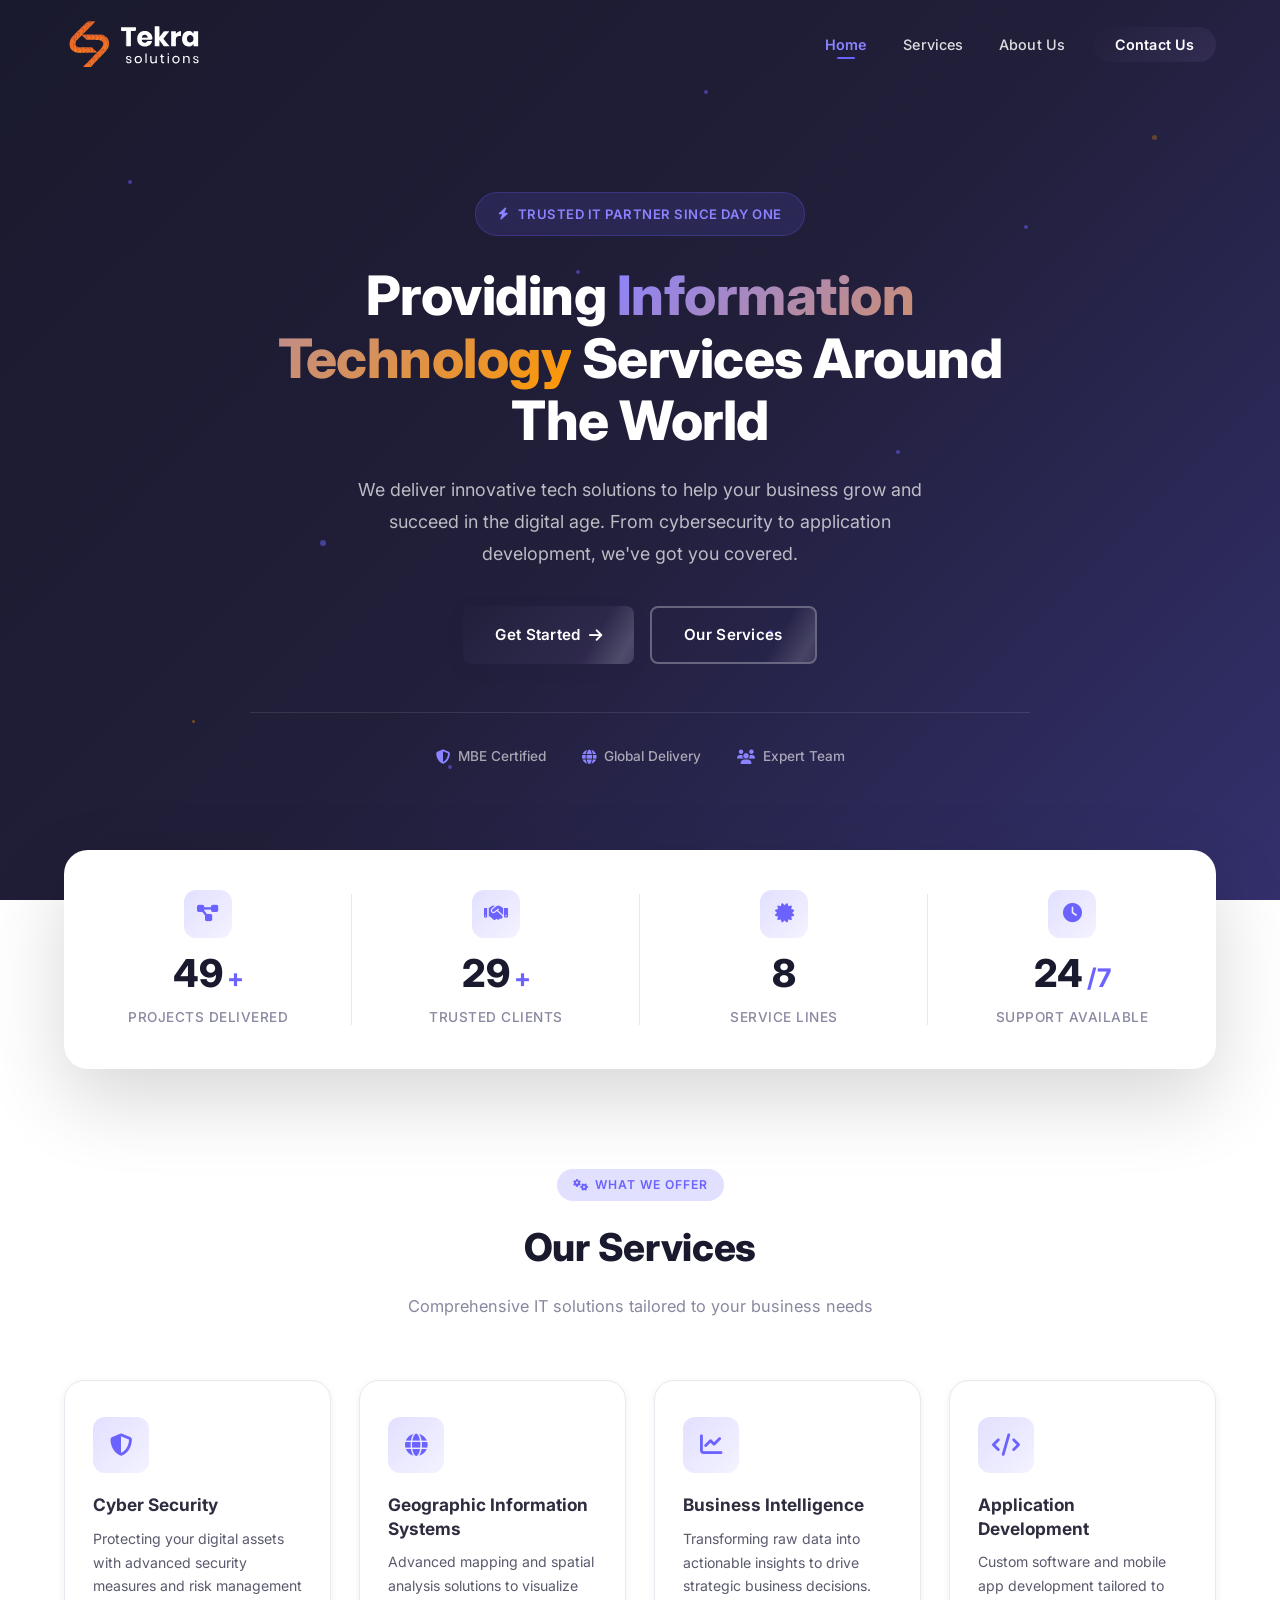
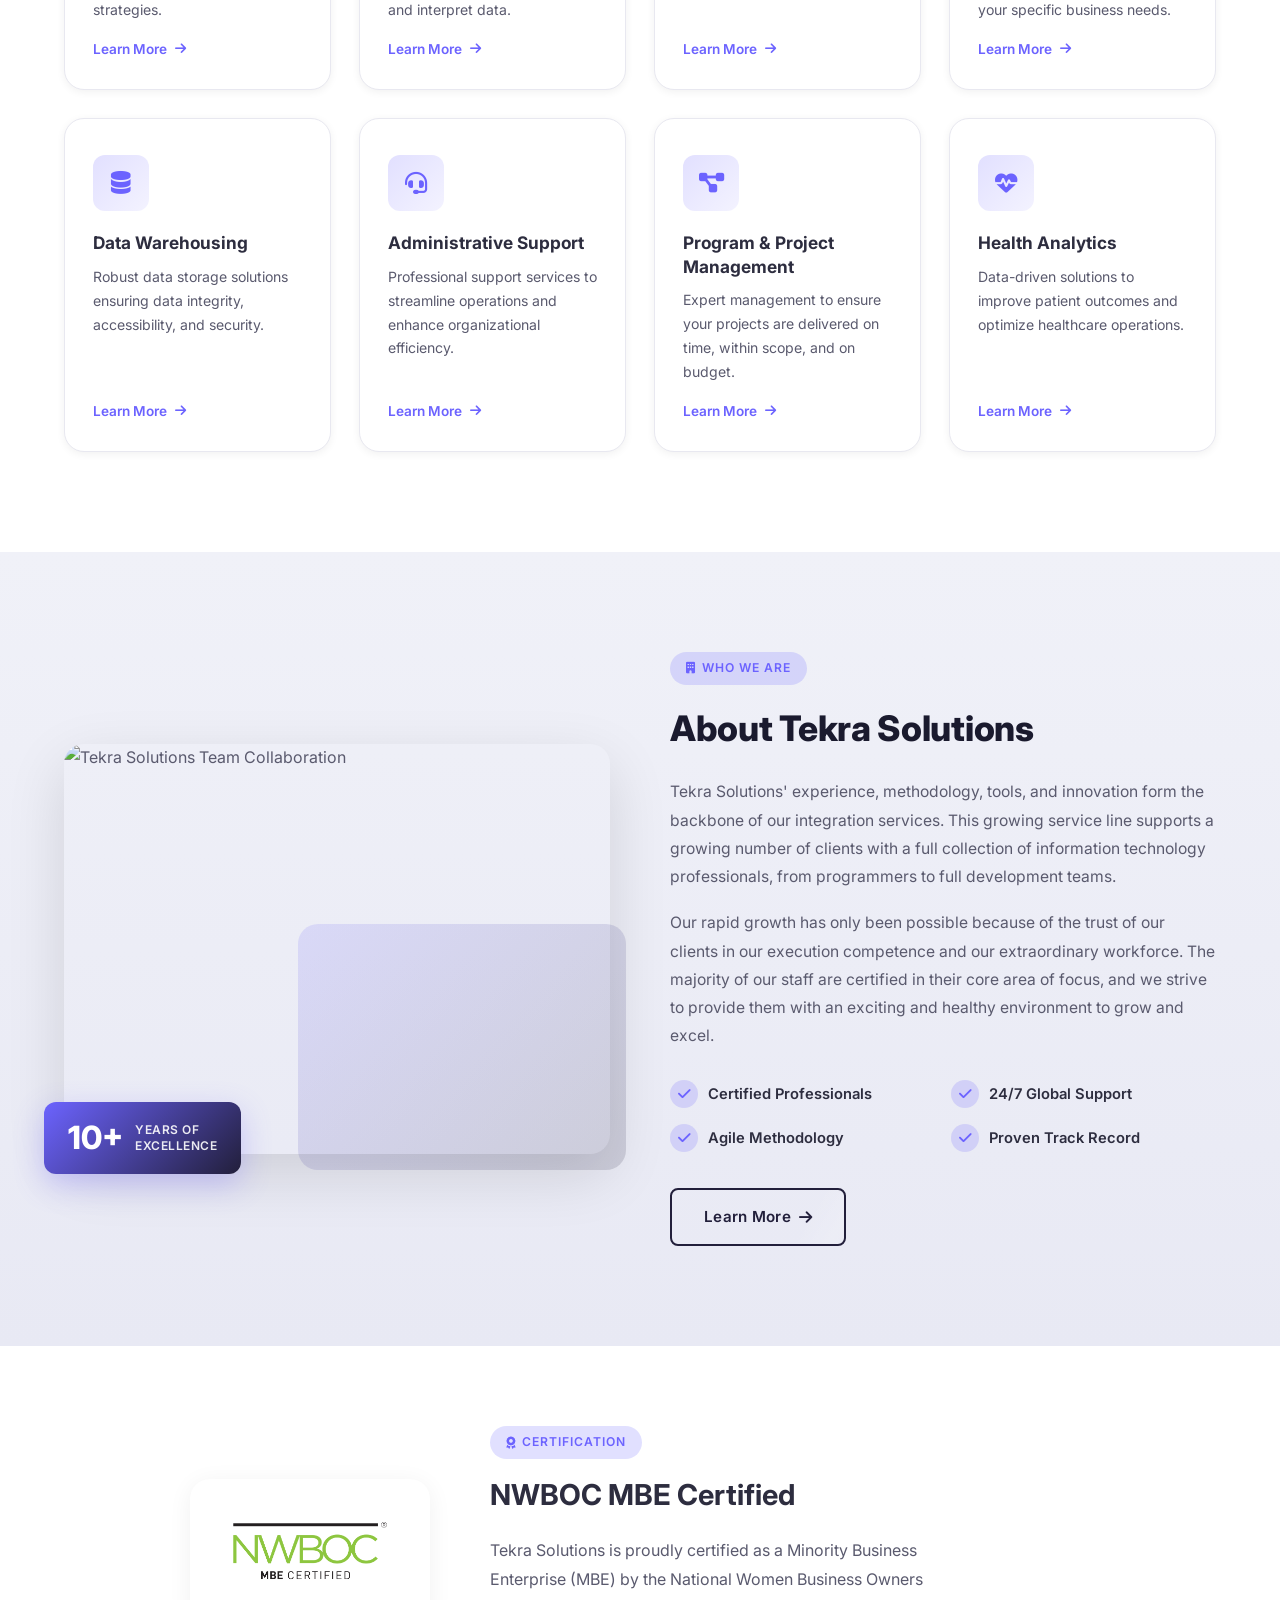
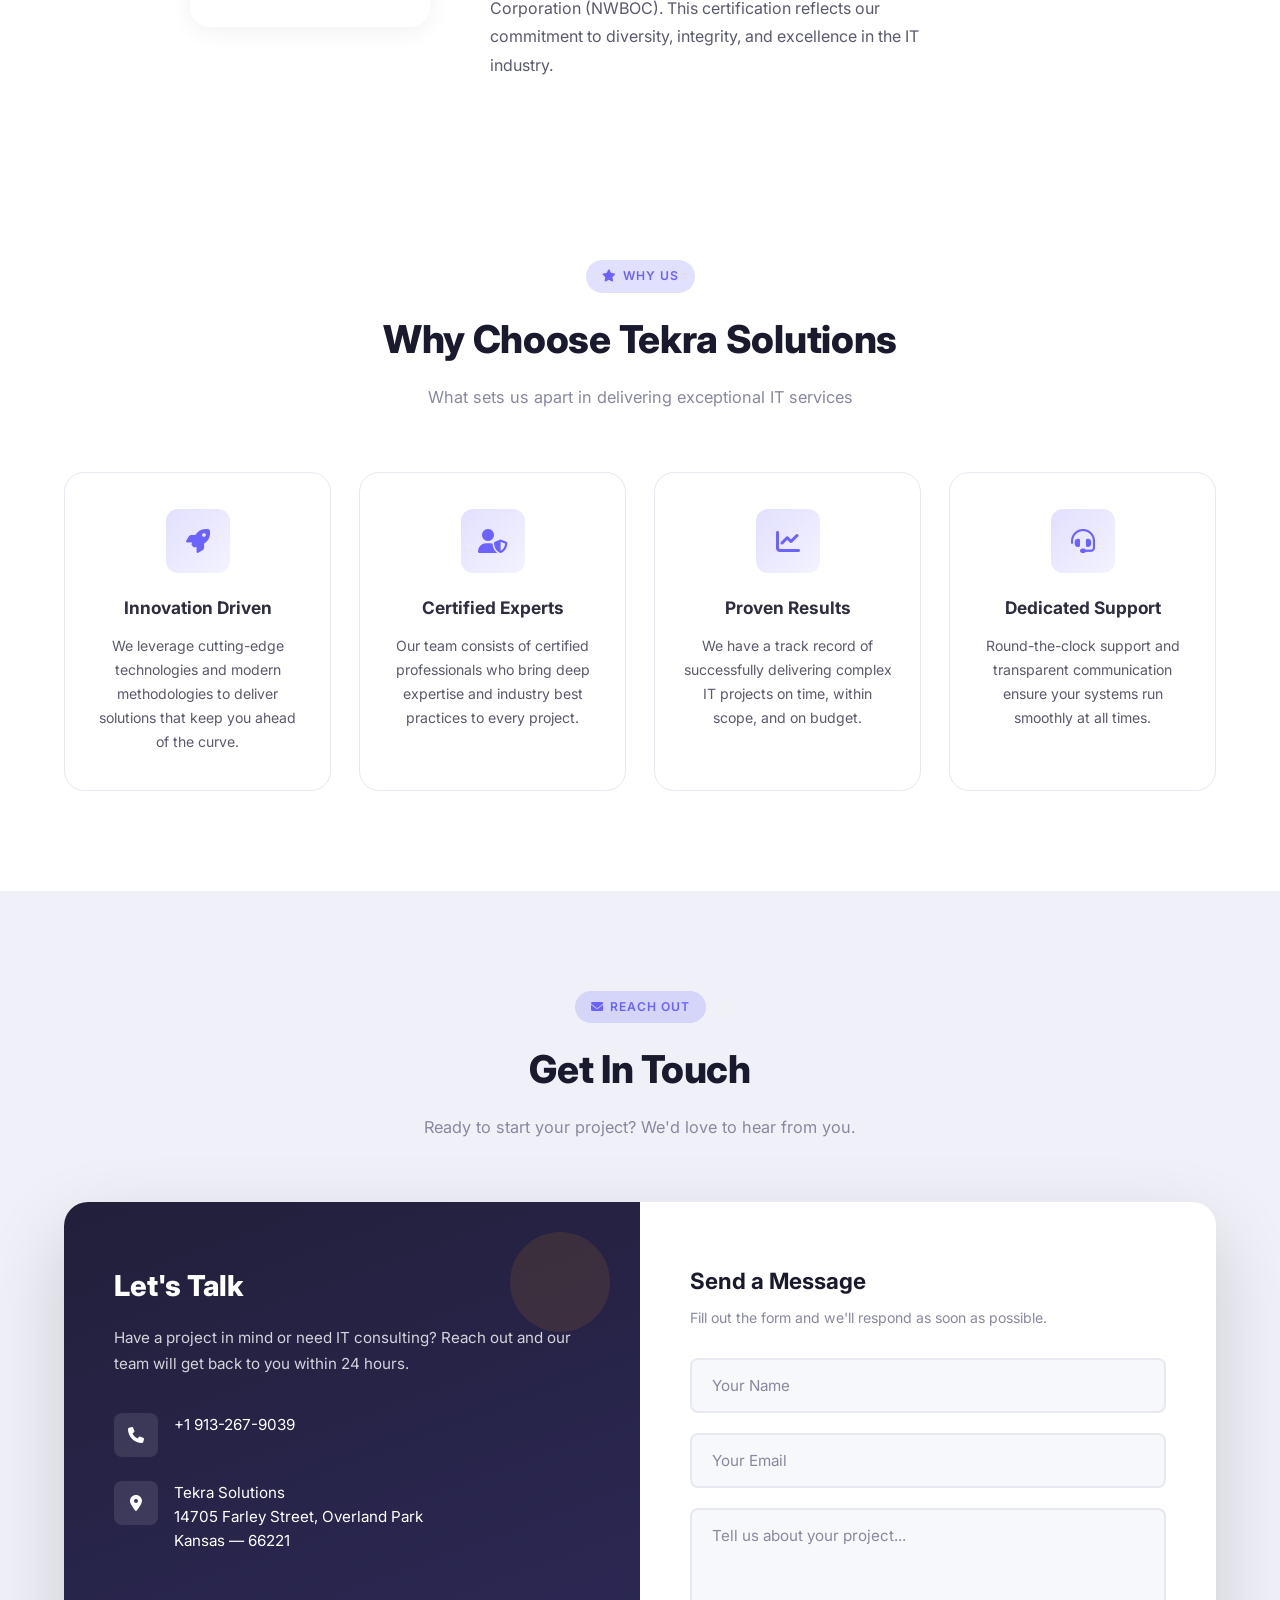
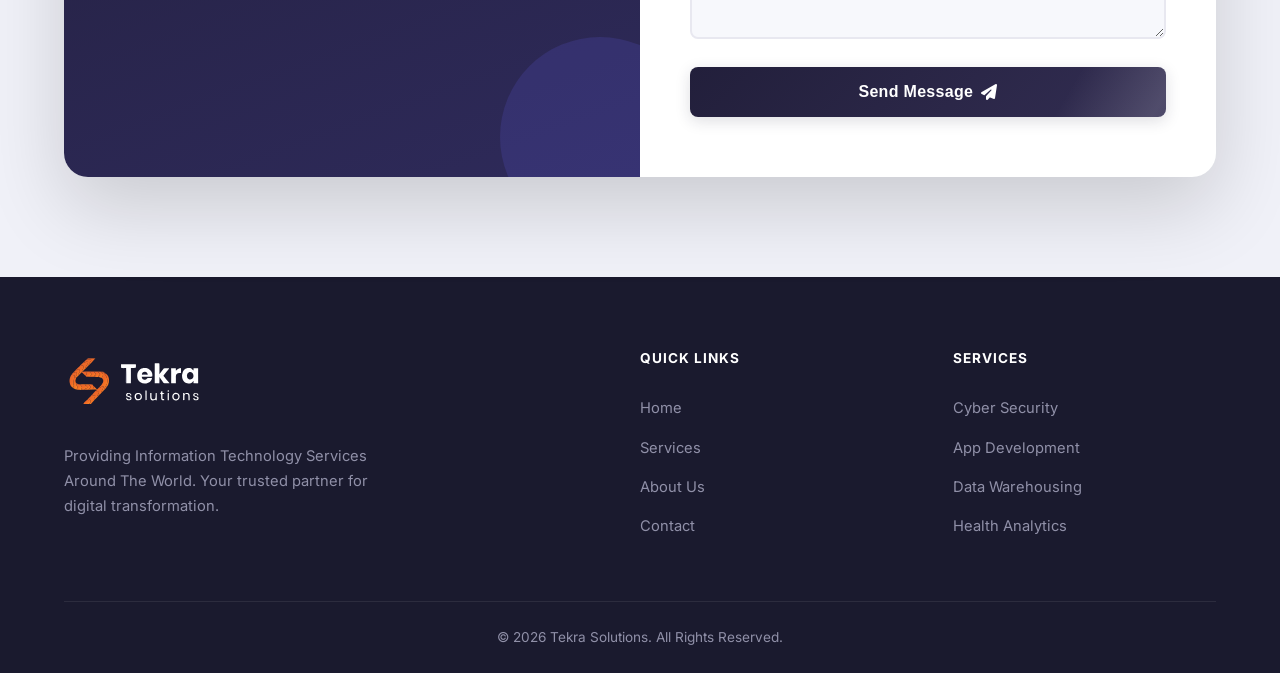
==== index.html @ ac38905d "New design" ====
<!DOCTYPE html>
<html lang="en">
<head>
    <meta charset="UTF-8">
    <meta name="viewport" content="width=device-width, initial-scale=1.0">
    <title>Tekra Solutions — IT Services Worldwide</title>
    <meta name="description" content="Tekra Solutions delivers innovative Information Technology services around the world — Cyber Security, GIS, Business Intelligence, Application Development, and more.">

    <!-- Favicon -->
    <link rel="icon" href="images/favicon.ico" sizes="32x32 64x64">
    <link rel="icon" type="image/png" sizes="192x192" href="images/favicon.png">
    <link rel="icon" type="image/png" sizes="32x32" href="images/favicon-32.png">
    <link rel="apple-touch-icon" sizes="180x180" href="images/apple-touch-icon.png">

    <!-- Open Graph Meta Tags -->
    <meta property="og:title" content="Tekra Solutions — IT Services Worldwide">
    <meta property="og:description" content="We deliver innovative tech solutions to help your business grow and succeed in the digital age.">
    <meta property="og:type" content="website">
    <meta property="og:image" content="images/favicon.png">

    <!-- Google Fonts -->
    <link rel="preconnect" href="https://fonts.googleapis.com">
    <link rel="preconnect" href="https://fonts.gstatic.com" crossorigin>
    <link href="https://fonts.googleapis.com/css2?family=Inter:wght@300;400;500;600;700;800&display=swap" rel="stylesheet">

    <!-- Font Awesome -->
    <link rel="stylesheet" href="https://cdnjs.cloudflare.com/ajax/libs/font-awesome/6.4.0/css/all.min.css">

    <!-- Custom CSS -->
    <link rel="stylesheet" href="styles.css">
</head>
<body>

    <!-- Navigation -->
    <nav class="navbar" id="navbar">
        <div class="container">
            <a href="index.html" class="logo">
                <img src="images/tekra-light.svg" alt="Tekra Solutions" class="logo-light">
                <img src="images/tekra-dark.svg" alt="Tekra Solutions" class="logo-dark">
            </a>
            <button class="menu-toggle" id="mobile-menu" aria-label="Toggle navigation">
                <span class="bar"></span>
                <span class="bar"></span>
                <span class="bar"></span>
            </button>
            <ul class="nav-menu">
                <li><a href="#home" class="nav-link">Home</a></li>
                <li><a href="#services" class="nav-link">Services</a></li>
                <li><a href="#about" class="nav-link">About Us</a></li>
                <li><a href="#contact" class="nav-link nav-cta">Contact Us</a></li>
            </ul>
        </div>
    </nav>

    <!-- Hero Section -->
    <section id="home" class="hero">
        <div class="hero-bg-overlay"></div>
        <div class="hero-particles">
            <span></span><span></span><span></span><span></span><span></span>
            <span></span><span></span><span></span><span></span><span></span>
        </div>
        <div class="container hero-content">
            <div class="hero-text">
                <div class="hero-badge">
                    <i class="fas fa-bolt"></i> Trusted IT Partner Since Day One
                </div>
                <h1>Providing <span>Information Technology</span> Services Around The World</h1>
                <p>We deliver innovative tech solutions to help your business grow and succeed in the digital age. From cybersecurity to application development, we've got you covered.</p>
                <div class="hero-buttons">
                    <a href="#contact" class="btn btn-primary">Get Started <i class="fas fa-arrow-right"></i></a>
                    <a href="#services" class="btn btn-secondary btn-secondary-hero">Our Services</a>
                </div>
                <div class="hero-trust">
                    <div class="hero-trust-item">
                        <i class="fas fa-shield-halved"></i>
                        <span>MBE Certified</span>
                    </div>
                    <div class="hero-trust-item">
                        <i class="fas fa-globe"></i>
                        <span>Global Delivery</span>
                    </div>
                    <div class="hero-trust-item">
                        <i class="fas fa-users"></i>
                        <span>Expert Team</span>
                    </div>
                </div>
            </div>
        </div>
    </section>

    <!-- Stats Section -->
    <section class="stats-section">
        <div class="container">
            <div class="stats-grid">
                <div class="stat-item reveal">
                    <div class="stat-icon"><i class="fas fa-project-diagram"></i></div>
                    <div class="stat-number" data-target="50">0</div>
                    <div class="stat-suffix">+</div>
                    <div class="stat-label">Projects Delivered</div>
                </div>
                <div class="stat-item reveal">
                    <div class="stat-icon"><i class="fas fa-handshake"></i></div>
                    <div class="stat-number" data-target="30">0</div>
                    <div class="stat-suffix">+</div>
                    <div class="stat-label">Trusted Clients</div>
                </div>
                <div class="stat-item reveal">
                    <div class="stat-icon"><i class="fas fa-certificate"></i></div>
                    <div class="stat-number" data-target="8">0</div>
                    <div class="stat-suffix"></div>
                    <div class="stat-label">Service Lines</div>
                </div>
                <div class="stat-item reveal">
                    <div class="stat-icon"><i class="fas fa-clock"></i></div>
                    <div class="stat-number" data-target="24">0</div>
                    <div class="stat-suffix">/7</div>
                    <div class="stat-label">Support Available</div>
                </div>
            </div>
        </div>
    </section>

    <!-- Services Section -->
    <section id="services" class="services">
        <div class="container">
            <div class="section-header reveal">
                <div class="section-tag"><i class="fas fa-cogs"></i> What We Offer</div>
                <h2>Our Services</h2>
                <p>Comprehensive IT solutions tailored to your business needs</p>
            </div>
            <div class="services-grid">
                <a href="services/cyber-security.html" class="service-card reveal">
                    <div class="card-icon"><i class="fas fa-shield-halved"></i></div>
                    <div class="card-content">
                        <h3>Cyber Security</h3>
                        <p>Protecting your digital assets with advanced security measures and risk management strategies.</p>
                    </div>
                    <div class="card-footer"><span>Learn More</span><i class="fas fa-arrow-right"></i></div>
                </a>
                <a href="services/geographic-information-systems.html" class="service-card reveal">
                    <div class="card-icon"><i class="fas fa-globe"></i></div>
                    <div class="card-content">
                        <h3>Geographic Information Systems</h3>
                        <p>Advanced mapping and spatial analysis solutions to visualize and interpret data.</p>
                    </div>
                    <div class="card-footer"><span>Learn More</span><i class="fas fa-arrow-right"></i></div>
                </a>
                <a href="services/business-intelligence-systems.html" class="service-card reveal">
                    <div class="card-icon"><i class="fas fa-chart-line"></i></div>
                    <div class="card-content">
                        <h3>Business Intelligence</h3>
                        <p>Transforming raw data into actionable insights to drive strategic business decisions.</p>
                    </div>
                    <div class="card-footer"><span>Learn More</span><i class="fas fa-arrow-right"></i></div>
                </a>
                <a href="services/application-development.html" class="service-card reveal">
                    <div class="card-icon"><i class="fas fa-code"></i></div>
                    <div class="card-content">
                        <h3>Application Development</h3>
                        <p>Custom software and mobile app development tailored to your specific business needs.</p>
                    </div>
                    <div class="card-footer"><span>Learn More</span><i class="fas fa-arrow-right"></i></div>
                </a>
                <a href="services/data-warehousing.html" class="service-card reveal">
                    <div class="card-icon"><i class="fas fa-database"></i></div>
                    <div class="card-content">
                        <h3>Data Warehousing</h3>
                        <p>Robust data storage solutions ensuring data integrity, accessibility, and security.</p>
                    </div>
                    <div class="card-footer"><span>Learn More</span><i class="fas fa-arrow-right"></i></div>
                </a>
                <a href="services/administrative-support.html" class="service-card reveal">
                    <div class="card-icon"><i class="fas fa-headset"></i></div>
                    <div class="card-content">
                        <h3>Administrative Support</h3>
                        <p>Professional support services to streamline operations and enhance organizational efficiency.</p>
                    </div>
                    <div class="card-footer"><span>Learn More</span><i class="fas fa-arrow-right"></i></div>
                </a>
                <a href="services/program-project-management.html" class="service-card reveal">
                    <div class="card-icon"><i class="fas fa-diagram-project"></i></div>
                    <div class="card-content">
                        <h3>Program &amp; Project Management</h3>
                        <p>Expert management to ensure your projects are delivered on time, within scope, and on budget.</p>
                    </div>
                    <div class="card-footer"><span>Learn More</span><i class="fas fa-arrow-right"></i></div>
                </a>
                <a href="services/health-analytics.html" class="service-card reveal">
                    <div class="card-icon"><i class="fas fa-heartbeat"></i></div>
                    <div class="card-content">
                        <h3>Health Analytics</h3>
                        <p>Data-driven solutions to improve patient outcomes and optimize healthcare operations.</p>
                    </div>
                    <div class="card-footer"><span>Learn More</span><i class="fas fa-arrow-right"></i></div>
                </a>
            </div>
        </div>
    </section>

    <!-- About Section -->
    <section id="about" class="about">
        <div class="container about-content">
            <div class="about-image reveal-left">
                <div class="about-image-wrapper">
                    <img src="https://images.unsplash.com/photo-1522071820081-009f0129c71c?auto=format&fit=crop&w=800&q=80" alt="Tekra Solutions Team Collaboration" class="about-img">
                    <div class="about-image-accent"></div>
                    <div class="about-experience-badge">
                        <span class="badge-number">10+</span>
                        <span class="badge-text">Years of<br>Excellence</span>
                    </div>
                </div>
            </div>
            <div class="about-text reveal-right">
                <div class="section-tag"><i class="fas fa-building"></i> Who We Are</div>
                <h2>About Tekra Solutions</h2>
                <p>Tekra Solutions' experience, methodology, tools, and innovation form the backbone of our integration services. This growing service line supports a growing number of clients with a full collection of information technology professionals, from programmers to full development teams.</p>
                <p>Our rapid growth has only been possible because of the trust of our clients in our execution competence and our extraordinary workforce. The majority of our staff are certified in their core area of focus, and we strive to provide them with an exciting and healthy environment to grow and excel.</p>
                <div class="about-features">
                    <div class="about-feature-item">
                        <i class="fas fa-check"></i> Certified Professionals
                    </div>
                    <div class="about-feature-item">
                        <i class="fas fa-check"></i> 24/7 Global Support
                    </div>
                    <div class="about-feature-item">
                        <i class="fas fa-check"></i> Agile Methodology
                    </div>
                    <div class="about-feature-item">
                        <i class="fas fa-check"></i> Proven Track Record
                    </div>
                </div>

                <a href="#contact" class="btn btn-secondary">Learn More <i class="fas fa-arrow-right"></i></a>
            </div>
        </div>
    </section>

    <!-- Certification Section -->
    <section class="certification-section">
        <div class="container">
            <div class="certification-content reveal">
                <div class="certification-image">
                    <img src="images/NWBOC%20MBE%20CERTIFIED.png" alt="NWBOC MBE Certified">
                </div>
                <div class="certification-text">
                    <div class="section-tag"><i class="fas fa-award"></i> Certification</div>
                    <h2>NWBOC MBE Certified</h2>
                    <p>Tekra Solutions is proudly certified as a Minority Business Enterprise (MBE) by the National Women Business Owners Corporation (NWBOC). This certification reflects our commitment to diversity, integrity, and excellence in the IT industry.</p>
                </div>
            </div>
        </div>
    </section>

    <!-- Why Choose Us Section -->
    <section class="why-choose-us">
        <div class="why-choose-bg"></div>
        <div class="container">
            <div class="section-header reveal">
                <div class="section-tag"><i class="fas fa-star"></i> Why Us</div>
                <h2>Why Choose Tekra Solutions</h2>
                <p>What sets us apart in delivering exceptional IT services</p>
            </div>
            <div class="why-grid">
                <div class="why-card reveal">
                    <div class="why-card-icon">
                        <i class="fas fa-rocket"></i>
                    </div>
                    <h3>Innovation Driven</h3>
                    <p>We leverage cutting-edge technologies and modern methodologies to deliver solutions that keep you ahead of the curve.</p>
                </div>
                <div class="why-card reveal">
                    <div class="why-card-icon">
                        <i class="fas fa-user-shield"></i>
                    </div>
                    <h3>Certified Experts</h3>
                    <p>Our team consists of certified professionals who bring deep expertise and industry best practices to every project.</p>
                </div>
                <div class="why-card reveal">
                    <div class="why-card-icon">
                        <i class="fas fa-chart-line"></i>
                    </div>
                    <h3>Proven Results</h3>
                    <p>We have a track record of successfully delivering complex IT projects on time, within scope, and on budget.</p>
                </div>
                <div class="why-card reveal">
                    <div class="why-card-icon">
                        <i class="fas fa-headset"></i>
                    </div>
                    <h3>Dedicated Support</h3>
                    <p>Round-the-clock support and transparent communication ensure your systems run smoothly at all times.</p>
                </div>
            </div>
        </div>
    </section>

    <!-- Contact Section -->
    <section id="contact" class="contact">
        <div class="container">
            <div class="section-header reveal">
                <div class="section-tag"><i class="fas fa-envelope"></i> Reach Out</div>
                <h2>Get In Touch</h2>
                <p>Ready to start your project? We'd love to hear from you.</p>
            </div>
            <div class="contact-wrapper reveal">
                <div class="contact-info">
                    <h2>Let's Talk</h2>
                    <p>Have a project in mind or need IT consulting? Reach out and our team will get back to you within 24 hours.</p>
                    <div class="info-item">
                        <i class="fas fa-phone"></i>
                        <span>+1 913-267-9039</span>
                    </div>

                    <div class="info-item">
                        <i class="fas fa-map-marker-alt"></i>
                        <span>Tekra Solutions<br>14705 Farley Street, Overland Park<br>Kansas — 66221</span>
                    </div>
                </div>
                <form class="contact-form" action="https://formspree.io/f/manrvkrj" method="POST">
                    <h3>Send a Message</h3>
                    <p>Fill out the form and we'll respond as soon as possible.</p>
                    <div class="form-group">
                        <label for="name" class="sr-only">Your Name</label>
                        <input type="text" id="name" name="name" placeholder="Your Name" required>
                    </div>
                    <div class="form-group">
                        <label for="email" class="sr-only">Your Email</label>
                        <input type="email" id="email" name="email" placeholder="Your Email" required>
                    </div>
                    <div class="form-group">
                        <label for="message" class="sr-only">Your Message</label>
                        <textarea id="message" name="message" placeholder="Tell us about your project..." rows="5" required></textarea>
                    </div>
                    <button type="submit" class="btn btn-primary">Send Message <i class="fas fa-paper-plane"></i></button>
                </form>
            </div>
        </div>
    </section>

    <!-- Footer -->
    <footer>
        <div class="container">
            <div class="footer-content">
                <div class="footer-logo">
                    <a href="#">
                        <img src="images/tekra-light.svg" alt="Tekra Solutions">
                    </a>
                    <p>Providing Information Technology Services Around The World. Your trusted partner for digital transformation.</p>
                </div>
                <div class="footer-links">
                    <h3>Quick Links</h3>
                    <ul>
                        <li><a href="#home">Home</a></li>
                        <li><a href="#services">Services</a></li>
                        <li><a href="#about">About Us</a></li>
                        <li><a href="#contact">Contact</a></li>
                    </ul>
                </div>
                <div class="footer-links">
                    <h3>Services</h3>
                    <ul>
                        <li><a href="services/cyber-security.html">Cyber Security</a></li>
                        <li><a href="services/application-development.html">App Development</a></li>
                        <li><a href="services/data-warehousing.html">Data Warehousing</a></li>
                        <li><a href="services/health-analytics.html">Health Analytics</a></li>
                    </ul>
                </div>
            </div>
            <div class="footer-bottom">
                <p>&copy; 2026 Tekra Solutions. All Rights Reserved.</p>
            </div>
        </div>
    </footer>

    <script src="script.js"></script>

    <!-- Scroll to Top Button -->
    <button class="scroll-top" id="scrollTop" aria-label="Scroll to top">
        <i class="fas fa-arrow-up"></i>
    </button>
</body>
</html>
---- styles.css ----
/* ============================================
   TEKRA SOLUTIONS — Premium UI Stylesheet
   ============================================ */

/* === CSS Variables === */
:root {
    --primary: #221F3B;
    --primary-light: #322D52;
    --primary-glow: rgba(34, 31, 59, 0.15);
    --accent: #6C63FF;
    --accent-light: #8B83FF;
    --accent-glow: rgba(108, 99, 255, 0.2);
    --orange: #FF9800;
    --dark: #1a1a2e;
    --dark-text: #2d2d3f;
    --body-text: #5a5a6e;
    --muted: #8888a0;
    --light-bg: #f0f1f8;
    --card-bg: #ffffff;
    --border: #e8e8f0;
    --white: #ffffff;
    --font: 'Inter', -apple-system, BlinkMacSystemFont, 'Segoe UI', sans-serif;
    --shadow-sm: 0 2px 8px rgba(0,0,0,0.06);
    --shadow-md: 0 8px 30px rgba(0,0,0,0.08);
    --shadow-lg: 0 20px 60px rgba(0,0,0,0.12);
    --shadow-xl: 0 30px 80px rgba(0,0,0,0.16);
    --radius-sm: 8px;
    --radius-md: 12px;
    --radius-lg: 20px;
    --radius-xl: 24px;
    --transition: all 0.35s cubic-bezier(0.4, 0, 0.2, 1);
    --transition-fast: all 0.2s ease;
    --transition-spring: all 0.5s cubic-bezier(0.34, 1.56, 0.64, 1);
}

/* === Reset & Base === */
*, *::before, *::after {
    margin: 0;
    padding: 0;
    box-sizing: border-box;
}

html {
    scroll-behavior: smooth;
    -webkit-font-smoothing: antialiased;
    -moz-osx-font-smoothing: grayscale;
}

body {
    font-family: var(--font);
    line-height: 1.7;
    color: var(--body-text);
    background-color: var(--white);
    overflow-x: hidden;
}

a { text-decoration: none; color: inherit; }
ul { list-style: none; }
img { max-width: 100%; height: auto; display: block; }

.container {
    max-width: 1200px;
    margin: 0 auto;
    padding: 0 24px;
}

/* === Scroll Reveal Animations === */
@keyframes fadeInUp {
    from { opacity: 0; transform: translateY(40px); }
    to { opacity: 1; transform: translateY(0); }
}

@keyframes fadeInLeft {
    from { opacity: 0; transform: translateX(-40px); }
    to { opacity: 1; transform: translateX(0); }
}

@keyframes fadeInRight {
    from { opacity: 0; transform: translateX(40px); }
    to { opacity: 1; transform: translateX(0); }
}

@keyframes scaleIn {
    from { opacity: 0; transform: scale(0.9); }
    to { opacity: 1; transform: scale(1); }
}

@keyframes float {
    0%, 100% { transform: translateY(0px); }
    50% { transform: translateY(-12px); }
}

@keyframes shimmer {
    0% { background-position: -200% 0; }
    100% { background-position: 200% 0; }
}

.reveal {
    opacity: 0;
    transform: translateY(40px);
    transition: opacity 0.8s cubic-bezier(0.4, 0, 0.2, 1), transform 0.8s cubic-bezier(0.4, 0, 0.2, 1);
}

.reveal.visible {
    opacity: 1;
    transform: translateY(0);
}

.reveal-left {
    opacity: 0;
    transform: translateX(-40px);
    transition: opacity 0.8s ease, transform 0.8s ease;
}

.reveal-left.visible {
    opacity: 1;
    transform: translateX(0);
}

.reveal-right {
    opacity: 0;
    transform: translateX(40px);
    transition: opacity 0.8s ease, transform 0.8s ease;
}

.reveal-right.visible {
    opacity: 1;
    transform: translateX(0);
}

/* === Buttons === */
.btn {
    display: inline-flex;
    align-items: center;
    gap: 8px;
    padding: 14px 32px;
    border-radius: var(--radius-sm);
    font-weight: 600;
    font-size: 0.95rem;
    cursor: pointer;
    transition: var(--transition);
    border: none;
    position: relative;
    overflow: hidden;
    letter-spacing: 0.3px;
}

.btn::after {
    content: '';
    position: absolute;
    inset: 0;
    background: linear-gradient(120deg, transparent 40%, rgba(255,255,255,0.15) 50%, transparent 60%);
    background-size: 200% 100%;
    transition: var(--transition);
}

.btn:hover::after {
    animation: shimmer 0.8s ease;
}

.btn-primary {
    background: linear-gradient(135deg, var(--primary) 0%, var(--primary-light) 100%);
    color: var(--white);
    box-shadow: 0 4px 15px var(--primary-glow);
}

.btn-primary:hover {
    transform: translateY(-3px);
    box-shadow: 0 8px 25px rgba(34, 31, 59, 0.3);
}

.btn-primary:active {
    transform: translateY(-1px);
}

.btn-secondary {
    background: transparent;
    border: 2px solid var(--primary);
    color: var(--primary);
}

.btn-secondary:hover {
    background: var(--primary);
    color: var(--white);
    transform: translateY(-3px);
    box-shadow: 0 8px 25px var(--primary-glow);
}

/* === Navbar === */
.navbar {
    background: transparent;
    backdrop-filter: none;
    -webkit-backdrop-filter: none;
    box-shadow: none;
    position: fixed;
    width: 100%;
    top: 0;
    z-index: 1000;
    height: 90px;
    display: flex;
    align-items: center;
    transition: var(--transition);
    border-bottom: 1px solid transparent;
}

.navbar.scrolled {
    height: 78px;
    background: rgba(255, 255, 255, 0.97);
    backdrop-filter: blur(20px);
    -webkit-backdrop-filter: blur(20px);
    box-shadow: 0 1px 20px rgba(0,0,0,0.06);
    border-bottom: 1px solid var(--border);
}

.navbar .container {
    display: flex;
    justify-content: space-between;
    align-items: center;
    width: 100%;
}

.logo {
    display: flex;
    align-items: center;
}

.logo img {
    height: 70px;
    width: auto;
    transition: var(--transition-fast);
    image-rendering: -webkit-optimize-contrast;
    image-rendering: crisp-edges;
    display: block;
    object-fit: contain;
}

.logo .logo-light {
    display: block;
}

.logo .logo-dark {
    display: none;
}

.navbar.scrolled .logo .logo-light {
    display: none;
}

.navbar.scrolled .logo .logo-dark {
    display: block;
}

.navbar.scrolled .logo img {
    height: 58px;
    width: auto;
}

.nav-menu {
    display: flex;
    align-items: center;
    gap: 4px;
}

.nav-link {
    font-weight: 500;
    font-size: 0.9rem;
    color: rgba(255, 255, 255, 0.85);
    transition: var(--transition);
    padding: 8px 16px;
    border-radius: var(--radius-sm);
    position: relative;
    letter-spacing: 0.1px;
}

.navbar.scrolled .nav-link {
    color: var(--dark-text);
}

.nav-link::before {
    content: '';
    position: absolute;
    bottom: 2px;
    left: 50%;
    transform: translateX(-50%) scaleX(0);
    width: 18px;
    height: 2px;
    background: var(--accent);
    border-radius: 2px;
    transition: var(--transition);
}

.nav-link:hover::before {
    transform: translateX(-50%) scaleX(1);
}

.nav-link:hover {
    color: var(--white);
}

.navbar.scrolled .nav-link:hover {
    color: var(--primary);
}

.nav-link.active {
    color: var(--accent-light);
    font-weight: 600;
    background: transparent;
}

.navbar.scrolled .nav-link.active {
    color: var(--accent);
}

.nav-link.active::before {
    transform: translateX(-50%) scaleX(1);
}

/* Nav CTA Button */
.nav-cta {
    background: linear-gradient(135deg, var(--primary) 0%, var(--primary-light) 100%);
    color: var(--white) !important;
    padding: 9px 22px;
    border-radius: 50px;
    font-weight: 600;
    margin-left: 8px;
    transition: var(--transition);
}

.nav-cta::before {
    display: none;
}

.nav-cta:hover {
    transform: translateY(-2px);
    box-shadow: 0 6px 20px var(--primary-glow);
    color: var(--white) !important;
}

.nav-cta.active {
    background: linear-gradient(135deg, var(--accent) 0%, var(--primary) 100%);
    color: var(--white) !important;
}

.menu-toggle {
    display: none;
    cursor: pointer;
    background: none;
    border: none;
    padding: 5px;
    z-index: 1001;
}

.bar {
    display: block;
    width: 24px;
    height: 2.5px;
    margin: 5px auto;
    background-color: rgba(255, 255, 255, 0.9);
    border-radius: 2px;
    transition: var(--transition);
}

.navbar.scrolled .bar {
    background-color: var(--dark-text);
}

/* === Hero Section === */
.hero {
    padding: 0;
    background: var(--dark);
    min-height: 100vh;
    display: flex;
    align-items: center;
    position: relative;
    overflow: hidden;
}

.hero-bg-overlay {
    position: absolute;
    inset: 0;
    background-image: url('https://images.unsplash.com/photo-1451187580459-43490279c0fa?auto=format&fit=crop&w=1920&q=80');
    background-size: cover;
    background-position: center;
    background-repeat: no-repeat;
    z-index: 0;
}

.hero-bg-overlay::after {
    content: '';
    position: absolute;
    inset: 0;
    background: linear-gradient(135deg, rgba(26, 26, 46, 0.92) 0%, rgba(34, 31, 59, 0.85) 50%, rgba(108, 99, 255, 0.3) 100%);
    z-index: 1;
}

/* Floating particles */
.hero-particles {
    position: absolute;
    inset: 0;
    z-index: 1;
    overflow: hidden;
    pointer-events: none;
}

.hero-particles span {
    position: absolute;
    width: 4px;
    height: 4px;
    background: rgba(108, 99, 255, 0.5);
    border-radius: 50%;
    animation: floatParticle 8s infinite ease-in-out;
}

.hero-particles span:nth-child(1) { left: 10%; top: 20%; animation-delay: 0s; animation-duration: 7s; }
.hero-particles span:nth-child(2) { left: 25%; top: 60%; animation-delay: 1s; animation-duration: 9s; width: 6px; height: 6px; }
.hero-particles span:nth-child(3) { left: 45%; top: 30%; animation-delay: 2s; animation-duration: 6s; }
.hero-particles span:nth-child(4) { left: 60%; top: 70%; animation-delay: 0.5s; animation-duration: 8s; width: 5px; height: 5px; }
.hero-particles span:nth-child(5) { left: 80%; top: 25%; animation-delay: 3s; animation-duration: 10s; }
.hero-particles span:nth-child(6) { left: 15%; top: 80%; animation-delay: 1.5s; animation-duration: 7.5s; width: 3px; height: 3px; background: rgba(255, 152, 0, 0.4); }
.hero-particles span:nth-child(7) { left: 70%; top: 50%; animation-delay: 2.5s; animation-duration: 8.5s; }
.hero-particles span:nth-child(8) { left: 90%; top: 15%; animation-delay: 0.8s; animation-duration: 6.5s; width: 5px; height: 5px; background: rgba(255, 152, 0, 0.3); }
.hero-particles span:nth-child(9) { left: 35%; top: 85%; animation-delay: 3.5s; animation-duration: 9.5s; }
.hero-particles span:nth-child(10) { left: 55%; top: 10%; animation-delay: 1.2s; animation-duration: 7.2s; width: 4px; height: 4px; }

@keyframes floatParticle {
    0%, 100% { transform: translateY(0) translateX(0); opacity: 0.4; }
    25% { transform: translateY(-30px) translateX(15px); opacity: 0.8; }
    50% { transform: translateY(-10px) translateX(-10px); opacity: 0.5; }
    75% { transform: translateY(-40px) translateX(20px); opacity: 0.9; }
}

.hero-content {
    display: flex;
    align-items: center;
    justify-content: center;
    position: relative;
    z-index: 2;
    padding: 160px 0 100px;
}

.hero-text {
    animation: fadeInUp 1s ease;
    text-align: center;
    max-width: 780px;
    margin: 0 auto;
}

.hero-badge {
    display: inline-flex;
    align-items: center;
    gap: 8px;
    background: rgba(108, 99, 255, 0.15);
    border: 1px solid rgba(108, 99, 255, 0.25);
    color: var(--accent-light);
    padding: 10px 22px;
    border-radius: 50px;
    font-size: 0.82rem;
    font-weight: 600;
    margin-bottom: 28px;
    letter-spacing: 0.5px;
    text-transform: uppercase;
    backdrop-filter: blur(10px);
}

.hero-badge i {
    font-size: 0.75rem;
}

.hero-text h1 {
    font-size: 3.4rem;
    font-weight: 800;
    color: var(--white);
    margin-bottom: 22px;
    line-height: 1.15;
    letter-spacing: -0.5px;
}

.hero-text h1 span {
    color: var(--accent-light);
    background: linear-gradient(135deg, var(--accent-light), #FF9800);
    -webkit-background-clip: text;
    -webkit-text-fill-color: transparent;
    background-clip: text;
}

.hero-text p {
    font-size: 1.12rem;
    margin-bottom: 36px;
    color: rgba(255, 255, 255, 0.7);
    line-height: 1.8;
    max-width: 600px;
    margin-left: auto;
    margin-right: auto;
}

.hero-buttons {
    display: flex;
    gap: 16px;
    flex-wrap: wrap;
    justify-content: center;
    margin-bottom: 48px;
}

.btn-secondary-hero {
    border-color: rgba(255, 255, 255, 0.3);
    color: var(--white);
}

.btn-secondary-hero:hover {
    background: rgba(255, 255, 255, 0.1);
    border-color: var(--white);
    color: var(--white);
    box-shadow: 0 8px 25px rgba(255, 255, 255, 0.08);
}

/* Hero Trust Indicators */
.hero-trust {
    display: flex;
    justify-content: center;
    gap: 36px;
    padding-top: 32px;
    border-top: 1px solid rgba(255, 255, 255, 0.1);
}

.hero-trust-item {
    display: flex;
    align-items: center;
    gap: 8px;
    color: rgba(255, 255, 255, 0.6);
    font-size: 0.85rem;
    font-weight: 500;
}

.hero-trust-item i {
    color: var(--accent-light);
    font-size: 0.9rem;
}

/* === Stats Section === */
.stats-section {
    padding: 0;
    position: relative;
    z-index: 10;
    margin-top: -50px;
}

.stats-grid {
    display: grid;
    grid-template-columns: repeat(4, 1fr);
    gap: 0;
    background: var(--white);
    border-radius: var(--radius-xl);
    box-shadow: var(--shadow-xl);
    overflow: hidden;
}

.stat-item {
    padding: 40px 24px;
    text-align: center;
    position: relative;
    transition: var(--transition);
}

.stat-item:not(:last-child)::after {
    content: '';
    position: absolute;
    right: 0;
    top: 20%;
    height: 60%;
    width: 1px;
    background: var(--border);
}

.stat-item:hover {
    background: linear-gradient(135deg, rgba(108, 99, 255, 0.04), rgba(108, 99, 255, 0.02));
}

.stat-icon {
    width: 48px;
    height: 48px;
    margin: 0 auto 16px;
    background: linear-gradient(135deg, var(--accent-glow), rgba(108, 99, 255, 0.08));
    border-radius: var(--radius-md);
    display: flex;
    align-items: center;
    justify-content: center;
}

.stat-icon i {
    font-size: 1.2rem;
    color: var(--accent);
}

.stat-item .stat-number {
    display: inline;
    font-size: 2.4rem;
    font-weight: 800;
    color: var(--dark);
    line-height: 1;
}

.stat-suffix {
    display: inline;
    font-size: 1.6rem;
    font-weight: 700;
    color: var(--accent);
}

.stat-label {
    font-size: 0.85rem;
    color: var(--muted);
    font-weight: 500;
    margin-top: 6px;
    text-transform: uppercase;
    letter-spacing: 0.5px;
}

.hero-image {
    display: none;
}

.hero-img {
    display: none;
}

@media (prefers-reduced-motion: reduce) {
    .hero-img {
        animation: none;
    }
    .hero-particles span {
        animation: none;
    }
    .reveal, .reveal-left, .reveal-right {
        opacity: 1;
        transform: none;
        transition: none;
    }
}



/* === Section Headers === */
.section-header {
    text-align: center;
    margin-bottom: 60px;
}

.section-tag {
    display: inline-flex;
    align-items: center;
    gap: 6px;
    background: var(--accent-glow);
    color: var(--accent);
    padding: 6px 16px;
    border-radius: 50px;
    font-size: 0.76rem;
    font-weight: 600;
    margin-bottom: 14px;
    letter-spacing: 1px;
    text-transform: uppercase;
}

.section-header h2 {
    font-size: 2.4rem;
    color: var(--dark);
    margin-bottom: 12px;
    font-weight: 800;
    letter-spacing: -0.3px;
}

.section-header p {
    font-size: 1.02rem;
    color: var(--muted);
    max-width: 520px;
    margin: 0 auto;
}

/* === Services Section === */
.services {
    padding: 100px 0;
    background: var(--white);
    position: relative;
}

.services-grid {
    display: grid;
    grid-template-columns: repeat(4, 1fr);
    gap: 28px;
    position: relative;
    z-index: 1;
}

.service-card {
    background: var(--card-bg);
    border-radius: var(--radius-lg);
    box-shadow: var(--shadow-sm);
    transition: var(--transition);
    text-decoration: none;
    color: inherit;
    position: relative;
    overflow: hidden;
    border: 1px solid var(--border);
    display: flex;
    flex-direction: column;
}

.service-card .card-icon {
    padding: 36px 28px 0;
    display: flex;
    align-items: center;
    justify-content: flex-start;
}

.service-card .card-icon i {
    width: 56px;
    height: 56px;
    display: flex;
    align-items: center;
    justify-content: center;
    border-radius: var(--radius-md);
    font-size: 1.4rem;
    background: linear-gradient(135deg, var(--accent-glow), rgba(108, 99, 255, 0.08));
    color: var(--accent);
    transition: var(--transition);
}

.service-card:hover .card-icon i {
    background: linear-gradient(135deg, var(--accent), var(--primary));
    color: var(--white);
    transform: scale(1.08);
    box-shadow: 0 8px 24px var(--accent-glow);
}

.service-card .card-content {
    padding: 20px 28px 0;
    flex-grow: 1;
}

.service-card .card-content h3 {
    margin-bottom: 10px;
    color: var(--dark-text);
    font-size: 1.08rem;
    font-weight: 700;
    transition: var(--transition-fast);
    line-height: 1.35;
}

.service-card:hover .card-content h3 {
    color: var(--primary);
}

.service-card .card-content p {
    font-size: 0.88rem;
    color: var(--body-text);
    line-height: 1.7;
}

.service-card .card-footer {
    padding: 16px 28px 28px;
    display: flex;
    align-items: center;
    gap: 8px;
    font-size: 0.85rem;
    font-weight: 600;
    color: var(--accent);
    transition: var(--transition);
    margin-top: auto;
}

.service-card .card-footer i {
    transition: var(--transition);
    font-size: 0.8rem;
}

.service-card:hover .card-footer {
    color: var(--primary);
}

.service-card:hover .card-footer i {
    transform: translateX(4px);
}

.service-card::before {
    content: '';
    position: absolute;
    top: 0;
    left: 0;
    right: 0;
    height: 4px;
    background: linear-gradient(90deg, var(--accent), var(--primary));
    transform: scaleX(0);
    transform-origin: left;
    transition: var(--transition);
}

.service-card:hover::before {
    transform: scaleX(1);
}

.service-card:hover {
    transform: translateY(-10px);
    box-shadow: 0 20px 50px rgba(108, 99, 255, 0.12), 0 8px 20px rgba(0,0,0,0.06);
    border-color: rgba(108, 99, 255, 0.15);
}

/* === About Section === */
.about {
    padding: 100px 0;
    background: linear-gradient(180deg, #f0f1f8 0%, #e8e9f4 100%);
    position: relative;
    overflow: hidden;
}

.about-content {
    display: grid;
    grid-template-columns: 1fr 1fr;
    gap: 60px;
    align-items: center;
    position: relative;
    z-index: 1;
}

.about-image {
    position: relative;
}

.about-image::before {
    display: none;
}

.about-image-wrapper {
    position: relative;
}

.about-img {
    border-radius: var(--radius-lg);
    position: relative;
    z-index: 1;
    object-fit: cover;
    aspect-ratio: 4 / 3;
    width: 100%;
    box-shadow: var(--shadow-lg);
}

.about-image-accent {
    position: absolute;
    bottom: -16px;
    right: -16px;
    width: 60%;
    height: 60%;
    background: linear-gradient(135deg, var(--accent), var(--primary));
    border-radius: var(--radius-lg);
    z-index: 0;
    opacity: 0.15;
}

.about-experience-badge {
    position: absolute;
    bottom: -20px;
    left: -20px;
    background: linear-gradient(135deg, var(--accent), var(--primary));
    color: var(--white);
    padding: 20px 24px;
    border-radius: var(--radius-md);
    z-index: 2;
    box-shadow: 0 10px 30px rgba(108, 99, 255, 0.3);
    display: flex;
    align-items: center;
    gap: 12px;
}

.about-experience-badge .badge-number {
    font-size: 2rem;
    font-weight: 800;
    line-height: 1;
}

.about-experience-badge .badge-text {
    font-size: 0.75rem;
    font-weight: 600;
    text-transform: uppercase;
    letter-spacing: 0.5px;
    line-height: 1.3;
    opacity: 0.9;
}

.about-text h2 {
    font-size: 2.2rem;
    color: var(--dark);
    margin-bottom: 20px;
    font-weight: 800;
    letter-spacing: -0.3px;
}

.about-text p {
    margin-bottom: 18px;
    font-size: 0.98rem;
    color: var(--body-text);
    line-height: 1.8;
}

.about-features {
    display: grid;
    grid-template-columns: 1fr 1fr;
    gap: 16px;
    margin: 30px 0 36px;
}

.about-feature-item {
    display: flex;
    align-items: center;
    gap: 10px;
    font-weight: 600;
    font-size: 0.92rem;
    color: var(--dark-text);
}

.about-feature-item i {
    color: var(--accent);
    font-size: 0.9rem;
    width: 28px;
    height: 28px;
    background: var(--accent-glow);
    border-radius: 50%;
    display: flex;
    align-items: center;
    justify-content: center;
    flex-shrink: 0;
}

/* === NWBOC Certification Section === */
.certification-section {
    padding: 80px 0;
    background: var(--white);
}

.certification-content {
    display: flex;
    align-items: center;
    gap: 60px;
    max-width: 900px;
    margin: 0 auto;
}

.certification-image {
    flex-shrink: 0;
    width: 240px;
    padding: 24px;
    background: var(--white);
    border-radius: var(--radius-lg);
    box-shadow: 0 4px 24px rgba(0, 0, 0, 0.06);
}

.certification-image img {
    width: 100%;
    height: auto;
    display: block;
}

.certification-text .section-tag {
    margin-bottom: 12px;
}

.certification-text h2 {
    font-size: 1.8rem;
    color: var(--dark-text);
    margin-bottom: 16px;
}

.certification-text p {
    font-size: 1rem;
    line-height: 1.8;
    color: var(--body-text);
    max-width: 480px;
}

.feature-list {
    margin: 30px 0;
}

.feature-list li {
    margin-bottom: 15px;
    display: flex;
    align-items: center;
    gap: 10px;
    font-weight: 600;
    color: var(--dark-text);
}

.feature-list i {
    color: var(--orange);
}

/* === Why Choose Us Section === */
.why-choose-us {
    padding: 100px 0;
    background: var(--white);
    position: relative;
    overflow: hidden;
}

.why-choose-us .section-header h2 {
    color: var(--dark);
}

.why-choose-us .section-header p {
    color: var(--muted);
}

.why-grid {
    display: grid;
    grid-template-columns: repeat(4, 1fr);
    gap: 28px;
}

.why-card {
    background: var(--card-bg);
    border: 1px solid var(--border);
    border-radius: var(--radius-lg);
    padding: 36px 28px;
    text-align: center;
    transition: var(--transition);
    position: relative;
    overflow: hidden;
}

.why-card::before {
    content: '';
    position: absolute;
    top: 0;
    left: 0;
    right: 0;
    height: 4px;
    background: linear-gradient(90deg, var(--accent), var(--primary));
    transform: scaleX(0);
    transition: var(--transition);
}

.why-card:hover::before {
    transform: scaleX(1);
}

.why-card:hover {
    transform: translateY(-8px);
    box-shadow: 0 20px 50px rgba(108, 99, 255, 0.1);
    border-color: rgba(108, 99, 255, 0.15);
}

.why-card-icon {
    width: 64px;
    height: 64px;
    margin: 0 auto 20px;
    background: linear-gradient(135deg, var(--accent-glow), rgba(108, 99, 255, 0.08));
    border-radius: var(--radius-md);
    display: flex;
    align-items: center;
    justify-content: center;
    transition: var(--transition);
}

.why-card:hover .why-card-icon {
    background: linear-gradient(135deg, var(--accent), var(--primary));
    box-shadow: 0 8px 24px var(--accent-glow);
}

.why-card-icon i {
    font-size: 1.5rem;
    color: var(--accent);
    transition: var(--transition);
}

.why-card:hover .why-card-icon i {
    color: var(--white);
}

.why-card h3 {
    font-size: 1.08rem;
    font-weight: 700;
    color: var(--dark-text);
    margin-bottom: 12px;
}

.why-card p {
    font-size: 0.88rem;
    color: var(--body-text);
    line-height: 1.7;
}

/* === Contact Section === */
.contact {
    padding: 100px 0;
    background: var(--light-bg);
}

.contact-wrapper {
    display: grid;
    grid-template-columns: 1fr 1fr;
    background: var(--card-bg);
    border-radius: var(--radius-xl);
    overflow: hidden;
    box-shadow: var(--shadow-xl);
}

.contact-info {
    padding: 60px 50px;
    background: linear-gradient(160deg, var(--primary) 0%, #2e2a5a 100%);
    color: var(--white);
    position: relative;
    overflow: hidden;
}

.contact-info::before {
    content: '';
    position: absolute;
    width: 200px;
    height: 200px;
    background: rgba(108, 99, 255, 0.15);
    border-radius: 50%;
    bottom: -60px;
    right: -60px;
}

.contact-info::after {
    content: '';
    position: absolute;
    width: 100px;
    height: 100px;
    background: rgba(255, 152, 0, 0.1);
    border-radius: 50%;
    top: 30px;
    right: 30px;
}

.contact-info h2 {
    margin-bottom: 14px;
    font-size: 1.8rem;
    font-weight: 800;
    position: relative;
}

.contact-info p {
    margin-bottom: 36px;
    opacity: 0.8;
    font-size: 0.95rem;
    line-height: 1.7;
    position: relative;
}

.info-item {
    display: flex;
    align-items: flex-start;
    gap: 16px;
    margin-bottom: 24px;
    position: relative;
}

.info-item i {
    width: 44px;
    height: 44px;
    background: rgba(255,255,255,0.1);
    border-radius: var(--radius-sm);
    display: flex;
    align-items: center;
    justify-content: center;
    flex-shrink: 0;
    font-size: 1rem;
}

.info-item span {
    font-size: 0.95rem;
    line-height: 1.6;
}

.contact-form {
    padding: 60px 50px;
    color: var(--dark-text);
}

.contact-form h3 {
    font-size: 1.4rem;
    font-weight: 700;
    margin-bottom: 6px;
    color: var(--dark);
}

.contact-form > p {
    color: var(--muted);
    margin-bottom: 28px;
    font-size: 0.88rem;
}

.form-group {
    margin-bottom: 20px;
}

.form-group input,
.form-group textarea {
    width: 100%;
    padding: 16px 20px;
    border: 2px solid var(--border);
    border-radius: var(--radius-sm);
    font-family: inherit;
    font-size: 0.95rem;
    transition: var(--transition);
    background: #f7f8fc;
    color: var(--dark-text);
}

.form-group input::placeholder,
.form-group textarea::placeholder {
    color: var(--muted);
}

.form-group input:focus,
.form-group textarea:focus {
    border-color: var(--accent);
    outline: none;
    box-shadow: 0 0 0 4px var(--accent-glow);
    background: var(--white);
}

.form-group textarea {
    resize: vertical;
    min-height: 120px;
}

.contact-form .btn-primary {
    width: 100%;
    justify-content: center;
    padding: 16px;
    font-size: 1rem;
}

/* === Footer === */
footer {
    background: var(--dark);
    color: #9090a8;
    padding: 70px 0 24px;
}

.footer-content {
    display: grid;
    grid-template-columns: 2fr 1fr 1fr;
    gap: 50px;
    margin-bottom: 50px;
}

.footer-logo a {
    display: inline-block;
    margin-bottom: 18px;
}

.footer-logo img {
    height: 70px;
    width: auto;
    display: block;
    object-fit: contain;
}

.footer-logo p {
    font-size: 0.92rem;
    line-height: 1.7;
    max-width: 320px;
}

.footer-links h3,
.footer-social h3 {
    color: var(--white);
    margin-bottom: 24px;
    font-size: 0.85rem;
    font-weight: 700;
    text-transform: uppercase;
    letter-spacing: 1px;
}

.footer-links ul li {
    margin-bottom: 12px;
}

.footer-links a {
    transition: var(--transition-fast);
    font-size: 0.92rem;
}

.footer-links a:hover {
    color: var(--white);
    padding-left: 6px;
}

.social-icons {
    display: flex;
    gap: 12px;
}

.social-icons a {
    width: 42px;
    height: 42px;
    background: rgba(255,255,255,0.08);
    display: flex;
    justify-content: center;
    align-items: center;
    border-radius: var(--radius-sm);
    transition: var(--transition);
    font-size: 0.95rem;
}

.social-icons a:hover {
    background: var(--accent);
    color: var(--white);
    transform: translateY(-3px);
}

.footer-bottom {
    text-align: center;
    padding-top: 24px;
    border-top: 1px solid rgba(255,255,255,0.08);
    font-size: 0.85rem;
}

/* === Focus Styles === */
a:focus-visible,
button:focus-visible,
input:focus-visible,
textarea:focus-visible {
    outline: 2px solid var(--accent);
    outline-offset: 3px;
}

/* === Scroll to Top === */
.scroll-top {
    position: fixed;
    bottom: 32px;
    right: 32px;
    width: 48px;
    height: 48px;
    background: linear-gradient(135deg, var(--primary), var(--primary-light));
    color: var(--white);
    border: none;
    border-radius: var(--radius-sm);
    cursor: pointer;
    font-size: 1.1rem;
    display: none;
    align-items: center;
    justify-content: center;
    box-shadow: 0 6px 20px var(--primary-glow);
    transition: var(--transition-spring);
    z-index: 999;
}

.scroll-top:hover {
    transform: translateY(-4px);
    box-shadow: 0 10px 30px rgba(34, 31, 59, 0.3);
}

.scroll-top.visible {
    display: flex;
    animation: fadeInUp 0.4s ease;
}

/* === SR Only === */
.sr-only {
    position: absolute;
    width: 1px;
    height: 1px;
    padding: 0;
    margin: -1px;
    overflow: hidden;
    clip: rect(0, 0, 0, 0);
    white-space: nowrap;
    border: 0;
}

/* === Service Page Styles === */
.page-header {
    background: linear-gradient(160deg, var(--primary) 0%, #2e2a5a 100%);
    padding: 150px 0 80px;
    color: var(--white);
    text-align: center;
    position: relative;
    overflow: hidden;
}

.page-header::before {
    content: '';
    position: absolute;
    width: 600px;
    height: 600px;
    background: radial-gradient(circle, rgba(108,99,255,0.2) 0%, transparent 70%);
    top: -200px;
    right: -150px;
    border-radius: 50%;
}

.page-header::after {
    content: '';
    position: absolute;
    width: 300px;
    height: 300px;
    background: radial-gradient(circle, rgba(255,152,0,0.08) 0%, transparent 70%);
    bottom: -100px;
    left: -50px;
    border-radius: 50%;
}

.page-header .breadcrumb {
    display: inline-flex;
    align-items: center;
    gap: 8px;
    background: rgba(255,255,255,0.08);
    backdrop-filter: blur(10px);
    padding: 8px 20px;
    border-radius: 50px;
    margin-bottom: 20px;
    font-size: 0.85rem;
    position: relative;
}

.page-header .breadcrumb a {
    color: rgba(255,255,255,0.7);
    transition: var(--transition-fast);
}

.page-header .breadcrumb a:hover {
    color: var(--white);
}

.page-header .breadcrumb .separator {
    color: rgba(255,255,255,0.3);
    font-size: 0.7rem;
}

.page-header .breadcrumb .current {
    color: var(--accent-light);
    font-weight: 600;
}

.page-header p {
    opacity: 0.7;
    font-size: 0.9rem;
    margin-bottom: 10px;
    position: relative;
}

.page-header p a {
    color: rgba(255,255,255,0.8);
    transition: var(--transition-fast);
}

.page-header p a:hover {
    color: var(--white);
    text-decoration: underline;
}

.page-header h1 {
    font-size: 3.2rem;
    margin-bottom: 16px;
    font-weight: 800;
    position: relative;
    letter-spacing: -0.5px;
}

.page-header .page-subtitle {
    font-size: 1.15rem;
    opacity: 0.75;
    max-width: 600px;
    margin: 0 auto;
    line-height: 1.7;
    position: relative;
}

.service-detail {
    padding: 100px 0;
    background: var(--white);
    position: relative;
}

.service-content {
    max-width: 880px;
    margin: 0 auto;
    text-align: left;
    position: relative;
    z-index: 1;
}

.service-icon-header {
    width: 72px;
    height: 72px;
    background: linear-gradient(135deg, var(--accent-glow), rgba(108, 99, 255, 0.08));
    border-radius: var(--radius-md);
    display: flex;
    align-items: center;
    justify-content: center;
    margin-bottom: 24px;
}

.service-icon-header i {
    font-size: 1.8rem;
    background: linear-gradient(135deg, var(--accent), var(--primary));
    -webkit-background-clip: text;
    -webkit-text-fill-color: transparent;
    background-clip: text;
}

.service-content h2 {
    font-size: 2.2rem;
    margin-bottom: 20px;
    color: var(--dark);
    font-weight: 800;
    letter-spacing: -0.3px;
    position: relative;
    padding-bottom: 20px;
}

.service-content h2::after {
    content: '';
    position: absolute;
    bottom: 0;
    left: 0;
    width: 60px;
    height: 4px;
    background: linear-gradient(90deg, var(--accent), var(--primary));
    border-radius: 2px;
}

.service-content p {
    margin-bottom: 24px;
    font-size: 1.05rem;
    color: var(--body-text);
    line-height: 1.9;
}

.service-content p strong {
    color: var(--dark-text);
    font-weight: 700;
}

/* Service Key Services Highlight */
.service-content p:last-of-type {
    background: linear-gradient(135deg, #f0edff 0%, #f7f8fc 100%);
    border-left: 4px solid var(--accent);
    padding: 20px 24px;
    border-radius: 0 var(--radius-sm) var(--radius-sm) 0;
    font-size: 0.98rem;
    line-height: 1.8;
}

.service-content .btn-primary {
    margin-top: 12px;
}

/* Back to Services Link */
.back-link {
    display: inline-flex;
    align-items: center;
    gap: 8px;
    margin-top: 30px;
    margin-left: 20px;
    color: var(--accent);
    font-weight: 600;
    font-size: 0.92rem;
    transition: var(--transition);
    padding: 8px 0;
    border-bottom: 2px solid transparent;
}

.back-link:hover {
    color: var(--primary);
    transform: translateX(-5px);
    border-bottom-color: var(--primary);
}

/* Service page footer certification note */
.service-cert-note {
    display: flex;
    align-items: center;
    gap: 12px;
    background: linear-gradient(135deg, #f0edff, #e8f4ff);
    border: 1px solid rgba(108, 99, 255, 0.12);
    border-radius: var(--radius-sm);
    padding: 16px 22px;
    margin-top: 36px;
    font-size: 0.85rem;
    color: var(--dark-text);
}

.service-cert-note i {
    color: var(--accent);
    font-size: 1.2rem;
    flex-shrink: 0;
}

.service-cert-note span {
    font-weight: 600;
    color: var(--primary);
}

/* ============================================
   RESPONSIVE DESIGN
   ============================================ */

@media (max-width: 1024px) {
    .services-grid {
        grid-template-columns: repeat(2, 1fr);
    }

    .why-grid {
        grid-template-columns: repeat(2, 1fr);
    }

    .hero-text h1 {
        font-size: 2.6rem;
    }

    .stats-grid {
        grid-template-columns: repeat(2, 1fr);
    }

    .stat-item:nth-child(2)::after {
        display: none;
    }
}

@media (max-width: 768px) {
    .navbar {
        height: 70px;
        background: rgba(255, 255, 255, 0.97);
        backdrop-filter: blur(20px);
    }

    .logo .logo-light {
        display: none;
    }

    .logo .logo-dark {
        display: block;
    }

    .bar {
        background-color: var(--dark-text);
    }

    .nav-link {
        color: var(--dark-text);
    }

    .menu-toggle {
        display: block;
    }

    .menu-toggle.active .bar:nth-child(2) {
        opacity: 0;
    }

    .menu-toggle.active .bar:nth-child(1) {
        transform: translateY(7.5px) rotate(45deg);
    }

    .menu-toggle.active .bar:nth-child(3) {
        transform: translateY(-7.5px) rotate(-45deg);
    }

    .nav-menu {
        position: fixed;
        left: -100%;
        top: 70px;
        gap: 0;
        flex-direction: column;
        background: rgba(255,255,255,0.98);
        backdrop-filter: blur(20px);
        width: 100%;
        text-align: center;
        transition: 0.4s cubic-bezier(0.4, 0, 0.2, 1);
        box-shadow: 0 20px 40px rgba(0,0,0,0.1);
        padding: 20px 0;
    }

    .nav-menu.active {
        left: 0;
    }

    .nav-link {
        display: block;
        padding: 16px 24px;
        font-size: 1rem;
        color: var(--dark-text);
    }

    .nav-link::before {
        display: none;
    }

    .nav-cta {
        margin: 10px 24px;
        text-align: center;
        display: block;
    }

    .hero {
        padding: 100px 0 50px;
        min-height: auto;
    }

    .hero-content,
    .about-content,
    .contact-wrapper,
    .footer-content {
        grid-template-columns: 1fr;
    }

    .hero-image,
    .about-image {
        order: -1;
        margin-bottom: 20px;
    }

    .about-image-accent {
        bottom: -10px;
        right: -10px;
    }

    .hero {
        text-align: center;
        min-height: auto;
    }

    .hero-content {
        padding: 120px 0 80px;
    }

    .hero-text p {
        margin-left: auto;
        margin-right: auto;
    }

    .hero-buttons {
        justify-content: center;
    }

    .hero-text h1 {
        font-size: 2rem;
    }

    .hero-trust {
        flex-direction: column;
        gap: 12px;
        align-items: center;
    }

    .stats-section {
        margin-top: -30px;
    }

    .stats-grid {
        grid-template-columns: repeat(2, 1fr);
        border-radius: var(--radius-lg);
    }

    .stat-item::after {
        display: none !important;
    }

    .stat-item {
        padding: 28px 16px;
    }

    .stat-item .stat-number {
        font-size: 1.8rem;
    }

    .why-grid {
        grid-template-columns: 1fr;
        gap: 18px;
    }

    .why-choose-us {
        padding: 60px 0;
    }

    .about-experience-badge {
        bottom: -10px;
        left: -10px;
        padding: 14px 18px;
    }

    .about-experience-badge .badge-number {
        font-size: 1.5rem;
    }

    .services {
        padding: 60px 0;
    }

    .services-grid {
        grid-template-columns: 1fr;
        gap: 18px;
    }

    .about {
        padding: 60px 0;
    }

    .about-content {
        gap: 40px;
    }

    .about-features {
        grid-template-columns: 1fr;
    }

    .contact {
        padding: 60px 0;
    }

    .contact-info, .contact-form {
        padding: 32px 24px;
    }

    .section-header h2 {
        font-size: 1.8rem;
    }

    .about-text h2 {
        font-size: 1.7rem;
    }

    .footer-content {
        gap: 30px;
    }

    .page-header {
        padding: 110px 0 50px;
    }

    .page-header h1 {
        font-size: 2rem;
    }

    .service-content h2 {
        font-size: 1.6rem;
    }

    .service-content h2::after {
        left: 0;
    }

    .certification-content {
        flex-direction: column;
        text-align: center;
        gap: 32px;
    }

    .certification-image {
        width: 180px;
    }

    .certification-text p {
        max-width: 100%;
    }

    .scroll-top {
        bottom: 20px;
        right: 20px;
        width: 42px;
        height: 42px;
    }
}

@media (max-width: 480px) {
    .container {
        padding: 0 16px;
    }

    .hero-text h1 {
        font-size: 1.7rem;
    }

    .hero-content {
        padding: 110px 0 70px;
    }

    .stats-grid {
        grid-template-columns: 1fr 1fr;
    }

    .section-header h2 {
        font-size: 1.5rem;
    }

    .btn {
        padding: 12px 24px;
        font-size: 0.88rem;
    }

    .service-cert-note {
        flex-direction: column;
        text-align: center;
        gap: 8px;
    }
}
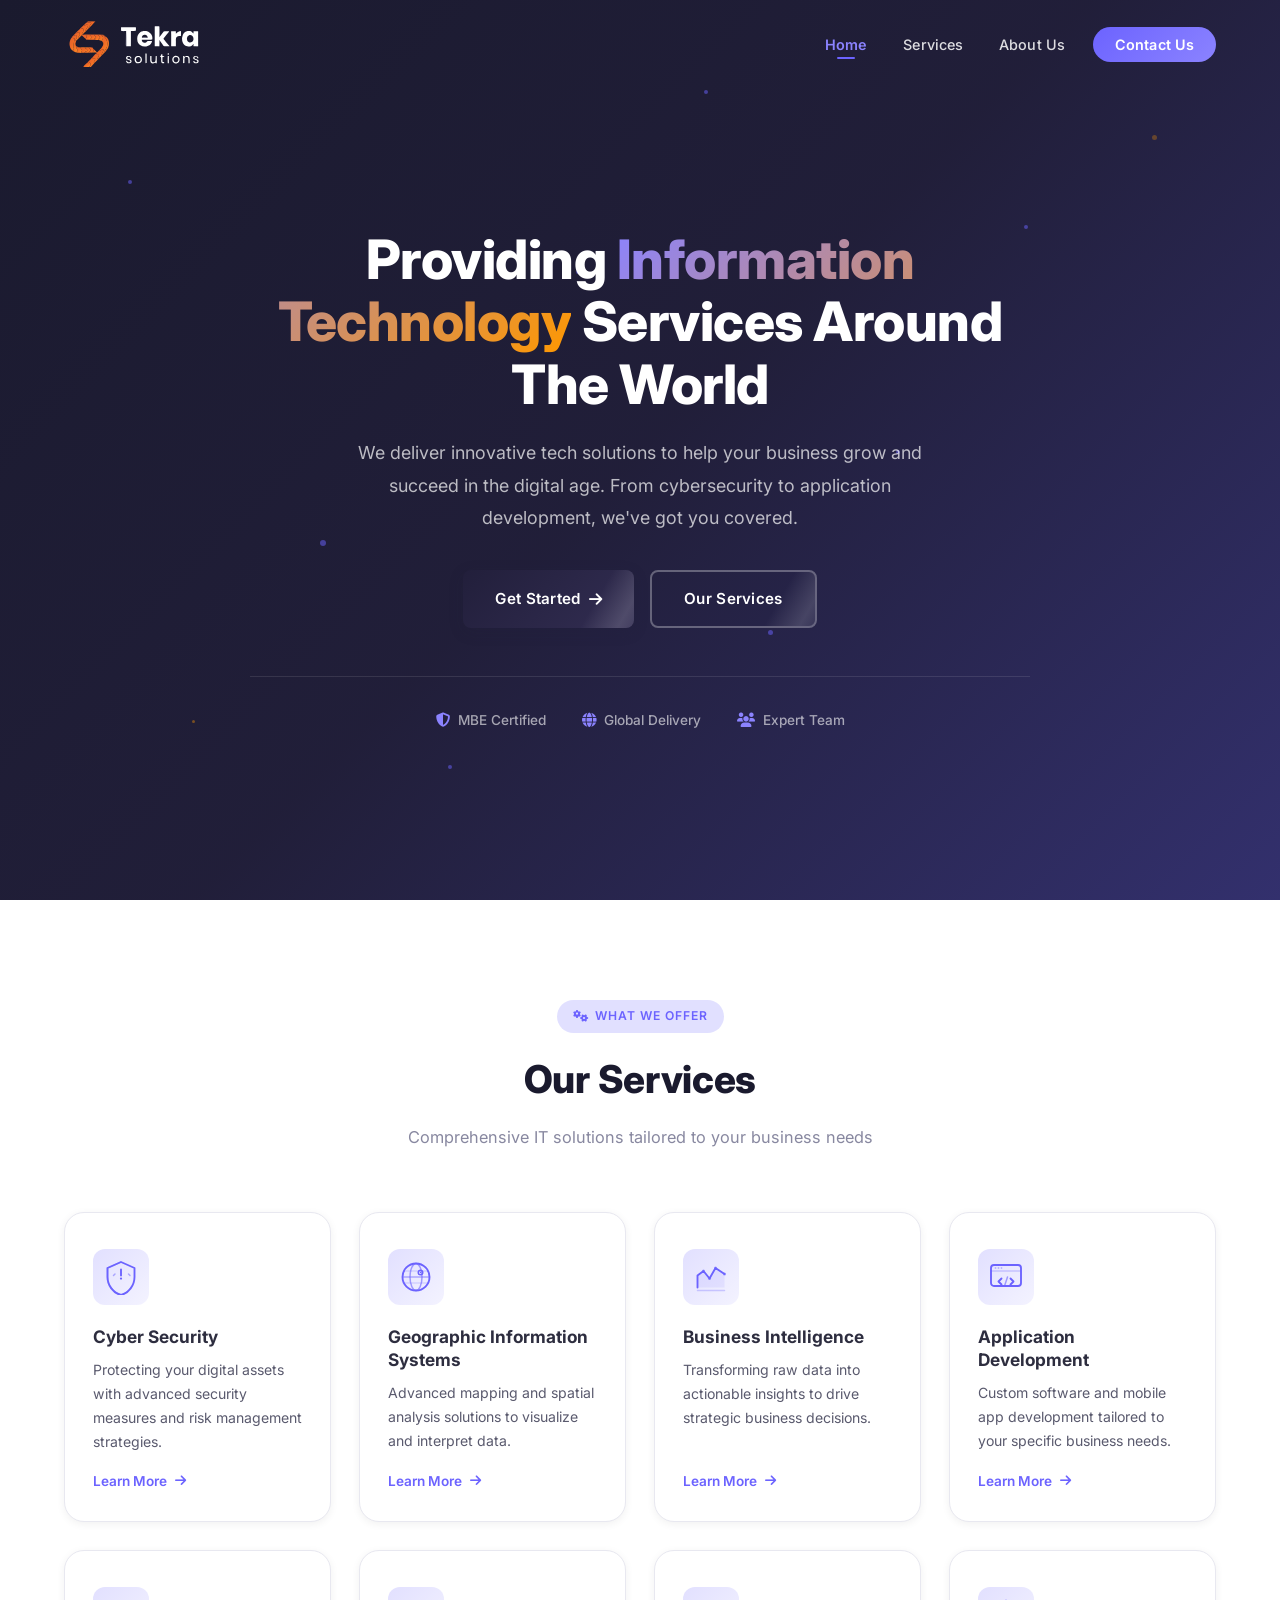
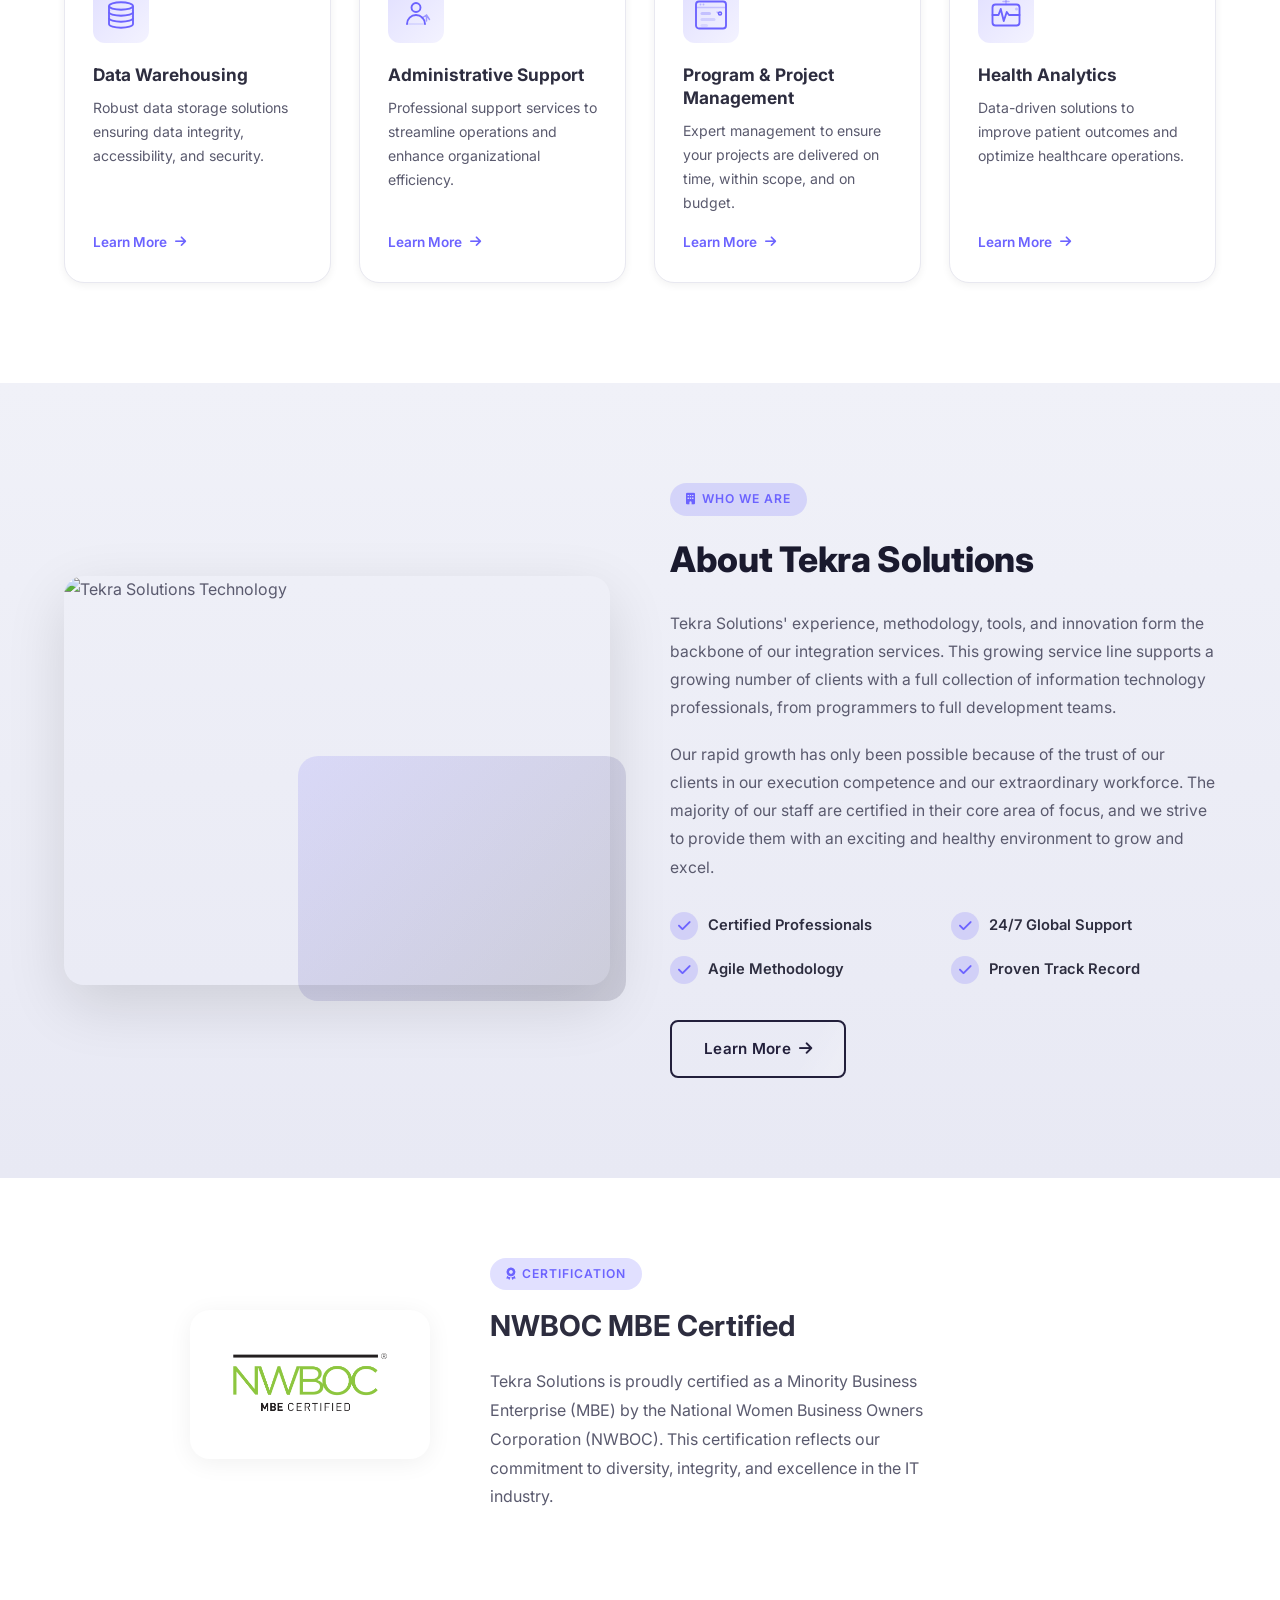
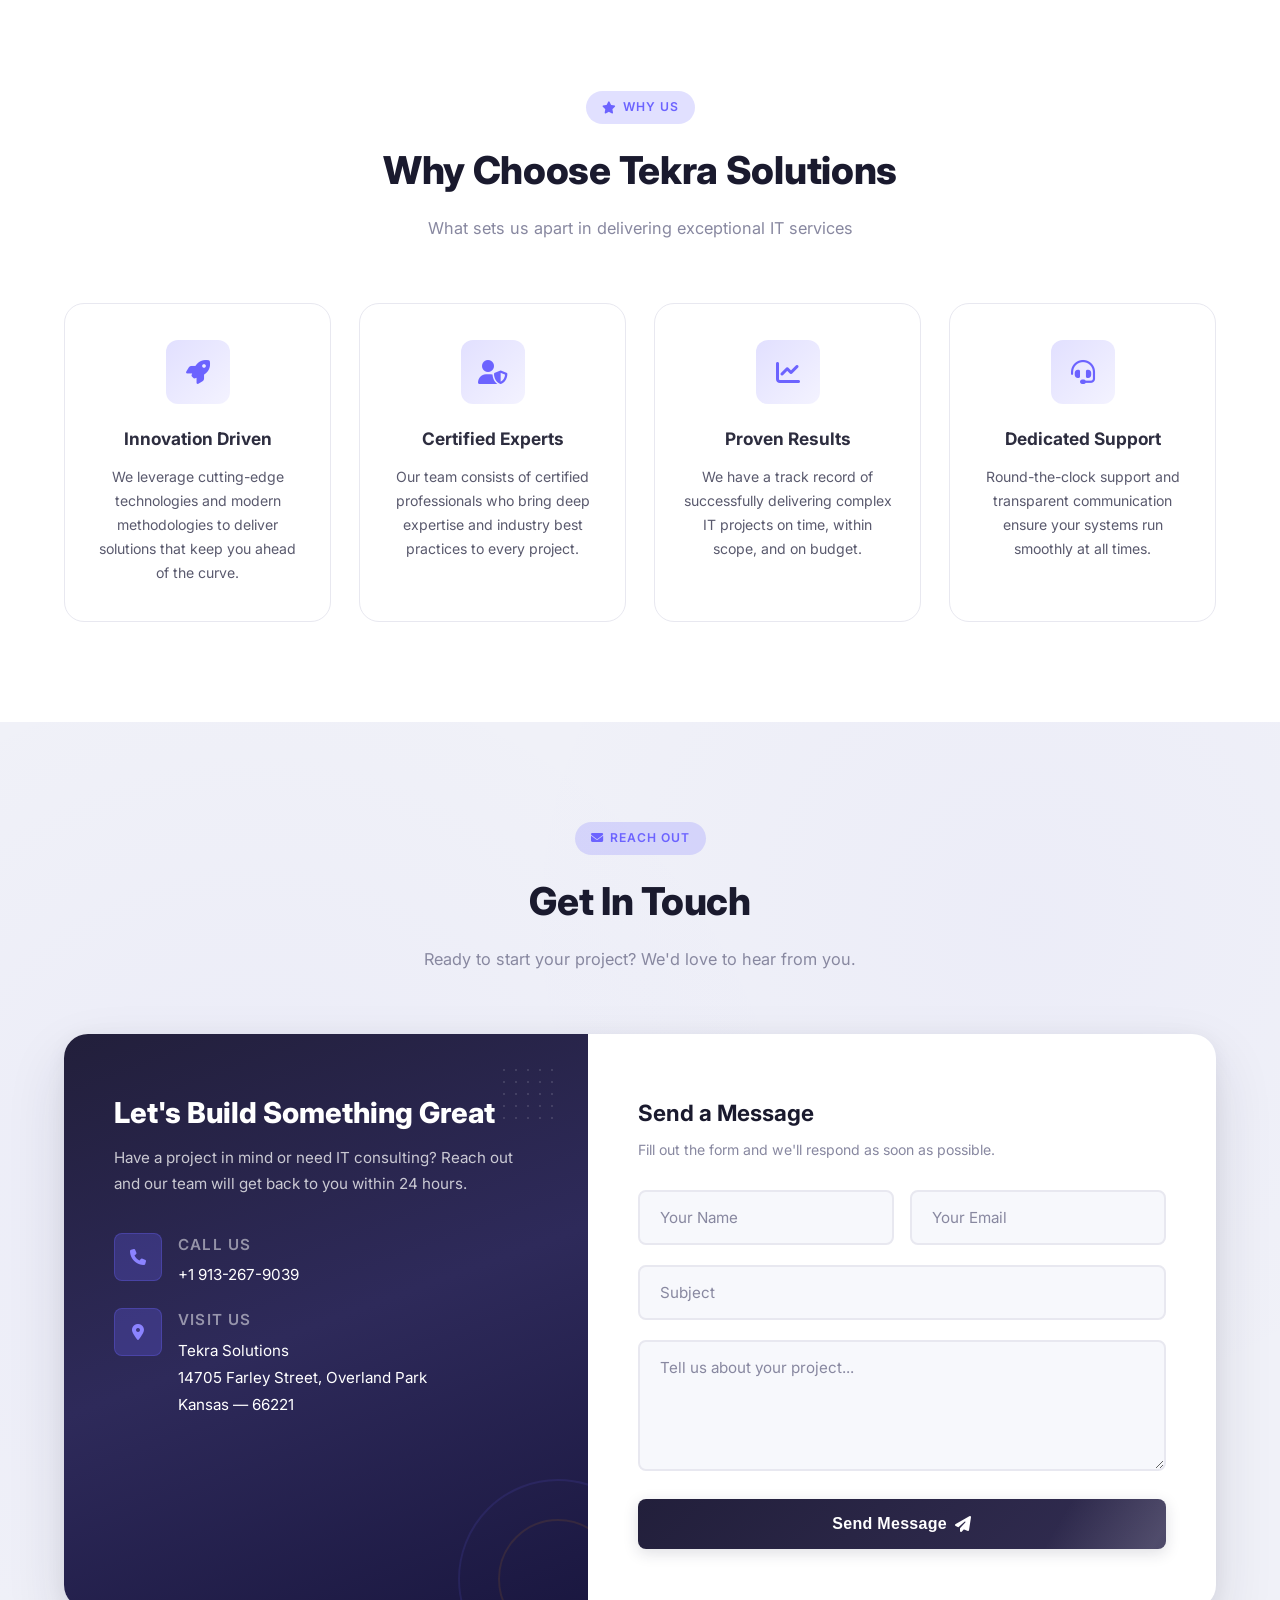
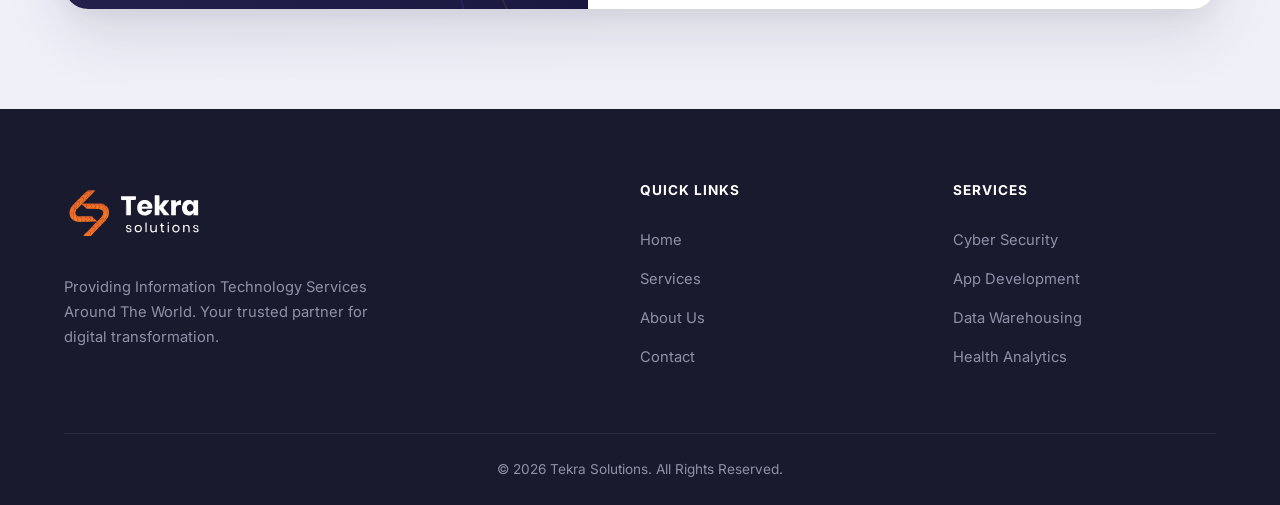
==== commit 9acfdc06: "New changes on homepage and services" ====
--- a/index.html
+++ b/index.html
@@ -61,9 +61,6 @@
         </div>
         <div class="container hero-content">
             <div class="hero-text">
-                <div class="hero-badge">
-                    <i class="fas fa-bolt"></i> Trusted IT Partner Since Day One
-                </div>
                 <h1>Providing <span>Information Technology</span> Services Around The World</h1>
                 <p>We deliver innovative tech solutions to help your business grow and succeed in the digital age. From cybersecurity to application development, we've got you covered.</p>
                 <div class="hero-buttons">
@@ -88,38 +85,6 @@
         </div>
     </section>
 
-    <!-- Stats Section -->
-    <section class="stats-section">
-        <div class="container">
-            <div class="stats-grid">
-                <div class="stat-item reveal">
-                    <div class="stat-icon"><i class="fas fa-project-diagram"></i></div>
-                    <div class="stat-number" data-target="50">0</div>
-                    <div class="stat-suffix">+</div>
-                    <div class="stat-label">Projects Delivered</div>
-                </div>
-                <div class="stat-item reveal">
-                    <div class="stat-icon"><i class="fas fa-handshake"></i></div>
-                    <div class="stat-number" data-target="30">0</div>
-                    <div class="stat-suffix">+</div>
-                    <div class="stat-label">Trusted Clients</div>
-                </div>
-                <div class="stat-item reveal">
-                    <div class="stat-icon"><i class="fas fa-certificate"></i></div>
-                    <div class="stat-number" data-target="8">0</div>
-                    <div class="stat-suffix"></div>
-                    <div class="stat-label">Service Lines</div>
-                </div>
-                <div class="stat-item reveal">
-                    <div class="stat-icon"><i class="fas fa-clock"></i></div>
-                    <div class="stat-number" data-target="24">0</div>
-                    <div class="stat-suffix">/7</div>
-                    <div class="stat-label">Support Available</div>
-                </div>
-            </div>
-        </div>
-    </section>
-
     <!-- Services Section -->
     <section id="services" class="services">
         <div class="container">
@@ -130,7 +95,15 @@
             </div>
             <div class="services-grid">
                 <a href="services/cyber-security.html" class="service-card reveal">
-                    <div class="card-icon"><i class="fas fa-shield-halved"></i></div>
+                    <div class="card-icon">
+                        <svg viewBox="0 0 48 48" fill="none" xmlns="http://www.w3.org/2000/svg" class="service-svg">
+                            <path d="M24 4L6 12v12c0 11.1 7.7 21.5 18 24 10.3-2.5 18-12.9 18-24V12L24 4z" stroke="currentColor" stroke-width="2.5" stroke-linejoin="round" fill="none"/>
+                            <path d="M24 14v8" stroke="currentColor" stroke-width="2.5" stroke-linecap="round"/>
+                            <circle cx="24" cy="26" r="1.5" fill="currentColor"/>
+                            <path d="M16 20l-2 2m20-2l2 2" stroke="currentColor" stroke-width="2" stroke-linecap="round" opacity="0.5"/>
+                            <path d="M24 4L6 12v12c0 11.1 7.7 21.5 18 24" stroke="currentColor" stroke-width="2.5" stroke-linejoin="round" fill="none" opacity="0.3"/>
+                        </svg>
+                    </div>
                     <div class="card-content">
                         <h3>Cyber Security</h3>
                         <p>Protecting your digital assets with advanced security measures and risk management strategies.</p>
@@ -138,7 +111,16 @@
                     <div class="card-footer"><span>Learn More</span><i class="fas fa-arrow-right"></i></div>
                 </a>
                 <a href="services/geographic-information-systems.html" class="service-card reveal">
-                    <div class="card-icon"><i class="fas fa-globe"></i></div>
+                    <div class="card-icon">
+                        <svg viewBox="0 0 48 48" fill="none" xmlns="http://www.w3.org/2000/svg" class="service-svg">
+                            <circle cx="24" cy="24" r="18" stroke="currentColor" stroke-width="2.5" fill="none"/>
+                            <ellipse cx="24" cy="24" rx="8" ry="18" stroke="currentColor" stroke-width="2" fill="none" opacity="0.6"/>
+                            <path d="M6 24h36" stroke="currentColor" stroke-width="2" opacity="0.5"/>
+                            <path d="M8 16h32M8 32h32" stroke="currentColor" stroke-width="1.5" opacity="0.3"/>
+                            <circle cx="30" cy="18" r="3" stroke="currentColor" stroke-width="2" fill="none"/>
+                            <circle cx="30" cy="18" r="1" fill="currentColor"/>
+                        </svg>
+                    </div>
                     <div class="card-content">
                         <h3>Geographic Information Systems</h3>
                         <p>Advanced mapping and spatial analysis solutions to visualize and interpret data.</p>
@@ -146,7 +128,17 @@
                     <div class="card-footer"><span>Learn More</span><i class="fas fa-arrow-right"></i></div>
                 </a>
                 <a href="services/business-intelligence-systems.html" class="service-card reveal">
-                    <div class="card-icon"><i class="fas fa-chart-line"></i></div>
+                    <div class="card-icon">
+                        <svg viewBox="0 0 48 48" fill="none" xmlns="http://www.w3.org/2000/svg" class="service-svg">
+                            <path d="M6 38V22l8-6 8 10 8-14 12 8v18H6z" fill="currentColor" opacity="0.1"/>
+                            <path d="M6 38V22l8-6 8 10 8-14 12 8" stroke="currentColor" stroke-width="2.5" stroke-linecap="round" stroke-linejoin="round" fill="none"/>
+                            <circle cx="14" cy="16" r="2" fill="currentColor" opacity="0.6"/>
+                            <circle cx="22" cy="26" r="2" fill="currentColor" opacity="0.6"/>
+                            <circle cx="30" cy="12" r="2" fill="currentColor" opacity="0.6"/>
+                            <circle cx="42" cy="20" r="2" fill="currentColor" opacity="0.6"/>
+                            <path d="M6 42h36" stroke="currentColor" stroke-width="2" stroke-linecap="round" opacity="0.3"/>
+                        </svg>
+                    </div>
                     <div class="card-content">
                         <h3>Business Intelligence</h3>
                         <p>Transforming raw data into actionable insights to drive strategic business decisions.</p>
@@ -154,7 +146,18 @@
                     <div class="card-footer"><span>Learn More</span><i class="fas fa-arrow-right"></i></div>
                 </a>
                 <a href="services/application-development.html" class="service-card reveal">
-                    <div class="card-icon"><i class="fas fa-code"></i></div>
+                    <div class="card-icon">
+                        <svg viewBox="0 0 48 48" fill="none" xmlns="http://www.w3.org/2000/svg" class="service-svg">
+                            <rect x="4" y="8" width="40" height="28" rx="4" stroke="currentColor" stroke-width="2.5" fill="none"/>
+                            <path d="M4 16h40" stroke="currentColor" stroke-width="2" opacity="0.3"/>
+                            <path d="M18 26l-4 4 4 4" stroke="currentColor" stroke-width="2.5" stroke-linecap="round" stroke-linejoin="round"/>
+                            <path d="M30 26l4 4-4 4" stroke="currentColor" stroke-width="2.5" stroke-linecap="round" stroke-linejoin="round"/>
+                            <path d="M26 24l-4 12" stroke="currentColor" stroke-width="2" stroke-linecap="round" opacity="0.6"/>
+                            <circle cx="10" cy="12" r="1.2" fill="currentColor" opacity="0.4"/>
+                            <circle cx="14" cy="12" r="1.2" fill="currentColor" opacity="0.4"/>
+                            <circle cx="18" cy="12" r="1.2" fill="currentColor" opacity="0.4"/>
+                        </svg>
+                    </div>
                     <div class="card-content">
                         <h3>Application Development</h3>
                         <p>Custom software and mobile app development tailored to your specific business needs.</p>
@@ -162,7 +165,16 @@
                     <div class="card-footer"><span>Learn More</span><i class="fas fa-arrow-right"></i></div>
                 </a>
                 <a href="services/data-warehousing.html" class="service-card reveal">
-                    <div class="card-icon"><i class="fas fa-database"></i></div>
+                    <div class="card-icon">
+                        <svg viewBox="0 0 48 48" fill="none" xmlns="http://www.w3.org/2000/svg" class="service-svg">
+                            <ellipse cx="24" cy="12" rx="16" ry="5" stroke="currentColor" stroke-width="2.5" fill="none"/>
+                            <path d="M8 12v8c0 2.8 7.2 5 16 5s16-2.2 16-5v-8" stroke="currentColor" stroke-width="2.5" fill="none"/>
+                            <path d="M8 20v8c0 2.8 7.2 5 16 5s16-2.2 16-5v-8" stroke="currentColor" stroke-width="2.5" fill="none"/>
+                            <path d="M8 28v8c0 2.8 7.2 5 16 5s16-2.2 16-5v-8" stroke="currentColor" stroke-width="2.5" fill="none"/>
+                            <ellipse cx="24" cy="20" rx="16" ry="5" stroke="currentColor" stroke-width="1" fill="none" opacity="0.2"/>
+                            <ellipse cx="24" cy="28" rx="16" ry="5" stroke="currentColor" stroke-width="1" fill="none" opacity="0.2"/>
+                        </svg>
+                    </div>
                     <div class="card-content">
                         <h3>Data Warehousing</h3>
                         <p>Robust data storage solutions ensuring data integrity, accessibility, and security.</p>
@@ -170,7 +182,14 @@
                     <div class="card-footer"><span>Learn More</span><i class="fas fa-arrow-right"></i></div>
                 </a>
                 <a href="services/administrative-support.html" class="service-card reveal">
-                    <div class="card-icon"><i class="fas fa-headset"></i></div>
+                    <div class="card-icon">
+                        <svg viewBox="0 0 48 48" fill="none" xmlns="http://www.w3.org/2000/svg" class="service-svg">
+                            <circle cx="24" cy="14" r="6" stroke="currentColor" stroke-width="2.5" fill="none"/>
+                            <path d="M12 36c0-6.6 5.4-12 12-12s12 5.4 12 12" stroke="currentColor" stroke-width="2.5" stroke-linecap="round" fill="none"/>
+                            <path d="M32 28l6-4m0 0l4 6m-4-6v8" stroke="currentColor" stroke-width="2" stroke-linecap="round" stroke-linejoin="round" opacity="0.6"/>
+                            <path d="M12 36h24" stroke="currentColor" stroke-width="2" stroke-linecap="round" opacity="0.2"/>
+                        </svg>
+                    </div>
                     <div class="card-content">
                         <h3>Administrative Support</h3>
                         <p>Professional support services to streamline operations and enhance organizational efficiency.</p>
@@ -178,7 +197,19 @@
                     <div class="card-footer"><span>Learn More</span><i class="fas fa-arrow-right"></i></div>
                 </a>
                 <a href="services/program-project-management.html" class="service-card reveal">
-                    <div class="card-icon"><i class="fas fa-diagram-project"></i></div>
+                    <div class="card-icon">
+                        <svg viewBox="0 0 48 48" fill="none" xmlns="http://www.w3.org/2000/svg" class="service-svg">
+                            <rect x="4" y="6" width="40" height="36" rx="4" stroke="currentColor" stroke-width="2.5" fill="none"/>
+                            <path d="M4 14h40" stroke="currentColor" stroke-width="2" opacity="0.3"/>
+                            <rect x="10" y="20" width="14" height="4" rx="2" fill="currentColor" opacity="0.3"/>
+                            <rect x="10" y="28" width="20" height="4" rx="2" fill="currentColor" opacity="0.2"/>
+                            <rect x="10" y="36" width="10" height="4" rx="2" fill="currentColor" opacity="0.15"/>
+                            <circle cx="36" cy="22" r="2" stroke="currentColor" stroke-width="2" fill="none"/>
+                            <path d="M34 22l-2-2" stroke="currentColor" stroke-width="1.5" stroke-linecap="round" opacity="0.5"/>
+                            <circle cx="10" cy="10" r="1.2" fill="currentColor" opacity="0.4"/>
+                            <circle cx="14" cy="10" r="1.2" fill="currentColor" opacity="0.4"/>
+                        </svg>
+                    </div>
                     <div class="card-content">
                         <h3>Program &amp; Project Management</h3>
                         <p>Expert management to ensure your projects are delivered on time, within scope, and on budget.</p>
@@ -186,7 +217,15 @@
                     <div class="card-footer"><span>Learn More</span><i class="fas fa-arrow-right"></i></div>
                 </a>
                 <a href="services/health-analytics.html" class="service-card reveal">
-                    <div class="card-icon"><i class="fas fa-heartbeat"></i></div>
+                    <div class="card-icon">
+                        <svg viewBox="0 0 48 48" fill="none" xmlns="http://www.w3.org/2000/svg" class="service-svg">
+                            <rect x="6" y="10" width="36" height="28" rx="4" stroke="currentColor" stroke-width="2.5" fill="none"/>
+                            <path d="M6 24h8l3-8 4 16 4-12 3 4h14" stroke="currentColor" stroke-width="2.5" stroke-linecap="round" stroke-linejoin="round"/>
+                            <path d="M24 4v6" stroke="currentColor" stroke-width="2" stroke-linecap="round" opacity="0.4"/>
+                            <path d="M20 6h8" stroke="currentColor" stroke-width="2" stroke-linecap="round" opacity="0.4"/>
+                            <circle cx="38" cy="16" r="2" fill="currentColor" opacity="0.3"/>
+                        </svg>
+                    </div>
                     <div class="card-content">
                         <h3>Health Analytics</h3>
                         <p>Data-driven solutions to improve patient outcomes and optimize healthcare operations.</p>
@@ -202,12 +241,8 @@
         <div class="container about-content">
             <div class="about-image reveal-left">
                 <div class="about-image-wrapper">
-                    <img src="https://images.unsplash.com/photo-1522071820081-009f0129c71c?auto=format&fit=crop&w=800&q=80" alt="Tekra Solutions Team Collaboration" class="about-img">
+                    <img src="https://images.unsplash.com/photo-1518770660439-4636190af475?auto=format&fit=crop&w=800&q=80" alt="Tekra Solutions Technology" class="about-img">
                     <div class="about-image-accent"></div>
-                    <div class="about-experience-badge">
-                        <span class="badge-number">10+</span>
-                        <span class="badge-text">Years of<br>Excellence</span>
-                    </div>
                 </div>
             </div>
             <div class="about-text reveal-right">
@@ -295,6 +330,7 @@
 
     <!-- Contact Section -->
     <section id="contact" class="contact">
+        <div class="contact-bg-pattern"></div>
         <div class="container">
             <div class="section-header reveal">
                 <div class="section-tag"><i class="fas fa-envelope"></i> Reach Out</div>
@@ -303,28 +339,52 @@
             </div>
             <div class="contact-wrapper reveal">
                 <div class="contact-info">
-                    <h2>Let's Talk</h2>
-                    <p>Have a project in mind or need IT consulting? Reach out and our team will get back to you within 24 hours.</p>
-                    <div class="info-item">
-                        <i class="fas fa-phone"></i>
-                        <span>+1 913-267-9039</span>
-                    </div>
-
-                    <div class="info-item">
-                        <i class="fas fa-map-marker-alt"></i>
-                        <span>Tekra Solutions<br>14705 Farley Street, Overland Park<br>Kansas — 66221</span>
+                    <div class="contact-info-inner">
+                        <h2>Let's Build Something Great</h2>
+                        <p>Have a project in mind or need IT consulting? Reach out and our team will get back to you within 24 hours.</p>
+                        <div class="info-items">
+                            <div class="info-item">
+                                <div class="info-icon-box">
+                                    <i class="fas fa-phone"></i>
+                                </div>
+                                <div>
+                                    <span class="info-label">Call Us</span>
+                                    <span>+1 913-267-9039</span>
+                                </div>
+                            </div>
+                            <div class="info-item">
+                                <div class="info-icon-box">
+                                    <i class="fas fa-map-marker-alt"></i>
+                                </div>
+                                <div>
+                                    <span class="info-label">Visit Us</span>
+                                    <span>Tekra Solutions<br>14705 Farley Street, Overland Park<br>Kansas — 66221</span>
+                                </div>
+                            </div>
+                        </div>
+                    </div>
+                    <div class="contact-decoration">
+                        <div class="contact-deco-circle"></div>
+                        <div class="contact-deco-circle small"></div>
+                        <div class="contact-deco-dots"></div>
                     </div>
                 </div>
                 <form class="contact-form" action="https://formspree.io/f/manrvkrj" method="POST">
                     <h3>Send a Message</h3>
                     <p>Fill out the form and we'll respond as soon as possible.</p>
+                    <div class="form-row">
+                        <div class="form-group">
+                            <label for="name" class="sr-only">Your Name</label>
+                            <input type="text" id="name" name="name" placeholder="Your Name" required>
+                        </div>
+                        <div class="form-group">
+                            <label for="email" class="sr-only">Your Email</label>
+                            <input type="email" id="email" name="email" placeholder="Your Email" required>
+                        </div>
+                    </div>
                     <div class="form-group">
-                        <label for="name" class="sr-only">Your Name</label>
-                        <input type="text" id="name" name="name" placeholder="Your Name" required>
-                    </div>
-                    <div class="form-group">
-                        <label for="email" class="sr-only">Your Email</label>
-                        <input type="email" id="email" name="email" placeholder="Your Email" required>
+                        <label for="subject" class="sr-only">Subject</label>
+                        <input type="text" id="subject" name="subject" placeholder="Subject">
                     </div>
                     <div class="form-group">
                         <label for="message" class="sr-only">Your Message</label>
--- a/styles.css
+++ b/styles.css
@@ -42,6 +42,7 @@
 
 html {
     scroll-behavior: smooth;
+    scroll-padding-top: 100px;
     -webkit-font-smoothing: antialiased;
     -moz-osx-font-smoothing: grayscale;
 }
@@ -317,13 +318,17 @@
 
 /* Nav CTA Button */
 .nav-cta {
-    background: linear-gradient(135deg, var(--primary) 0%, var(--primary-light) 100%);
+    background: linear-gradient(135deg, var(--accent) 0%, var(--accent-light) 100%);
     color: var(--white) !important;
     padding: 9px 22px;
     border-radius: 50px;
     font-weight: 600;
     margin-left: 8px;
     transition: var(--transition);
+}
+
+.navbar.scrolled .nav-cta {
+    background: linear-gradient(135deg, var(--primary) 0%, var(--primary-light) 100%);
 }
 
 .nav-cta::before {
@@ -536,85 +541,6 @@
     font-size: 0.9rem;
 }
 
-/* === Stats Section === */
-.stats-section {
-    padding: 0;
-    position: relative;
-    z-index: 10;
-    margin-top: -50px;
-}
-
-.stats-grid {
-    display: grid;
-    grid-template-columns: repeat(4, 1fr);
-    gap: 0;
-    background: var(--white);
-    border-radius: var(--radius-xl);
-    box-shadow: var(--shadow-xl);
-    overflow: hidden;
-}
-
-.stat-item {
-    padding: 40px 24px;
-    text-align: center;
-    position: relative;
-    transition: var(--transition);
-}
-
-.stat-item:not(:last-child)::after {
-    content: '';
-    position: absolute;
-    right: 0;
-    top: 20%;
-    height: 60%;
-    width: 1px;
-    background: var(--border);
-}
-
-.stat-item:hover {
-    background: linear-gradient(135deg, rgba(108, 99, 255, 0.04), rgba(108, 99, 255, 0.02));
-}
-
-.stat-icon {
-    width: 48px;
-    height: 48px;
-    margin: 0 auto 16px;
-    background: linear-gradient(135deg, var(--accent-glow), rgba(108, 99, 255, 0.08));
-    border-radius: var(--radius-md);
-    display: flex;
-    align-items: center;
-    justify-content: center;
-}
-
-.stat-icon i {
-    font-size: 1.2rem;
-    color: var(--accent);
-}
-
-.stat-item .stat-number {
-    display: inline;
-    font-size: 2.4rem;
-    font-weight: 800;
-    color: var(--dark);
-    line-height: 1;
-}
-
-.stat-suffix {
-    display: inline;
-    font-size: 1.6rem;
-    font-weight: 700;
-    color: var(--accent);
-}
-
-.stat-label {
-    font-size: 0.85rem;
-    color: var(--muted);
-    font-weight: 500;
-    margin-top: 6px;
-    text-transform: uppercase;
-    letter-spacing: 0.5px;
-}
-
 .hero-image {
     display: none;
 }
@@ -724,7 +650,24 @@
     transition: var(--transition);
 }
 
+.service-card .card-icon .service-svg {
+    width: 56px;
+    height: 56px;
+    padding: 10px;
+    border-radius: var(--radius-md);
+    background: linear-gradient(135deg, var(--accent-glow), rgba(108, 99, 255, 0.08));
+    color: var(--accent);
+    transition: var(--transition);
+}
+
 .service-card:hover .card-icon i {
+    background: linear-gradient(135deg, var(--accent), var(--primary));
+    color: var(--white);
+    transform: scale(1.08);
+    box-shadow: 0 8px 24px var(--accent-glow);
+}
+
+.service-card:hover .card-icon .service-svg {
     background: linear-gradient(135deg, var(--accent), var(--primary));
     color: var(--white);
     transform: scale(1.08);
@@ -1090,85 +1033,136 @@
 .contact {
     padding: 100px 0;
     background: var(--light-bg);
+    position: relative;
+    overflow: hidden;
+}
+
+.contact-bg-pattern {
+    position: absolute;
+    top: 0;
+    left: 0;
+    right: 0;
+    bottom: 0;
+    background-image: radial-gradient(circle at 20% 50%, rgba(108, 99, 255, 0.04) 0%, transparent 50%),
+                      radial-gradient(circle at 80% 20%, rgba(108, 99, 255, 0.03) 0%, transparent 40%);
+    pointer-events: none;
 }
 
 .contact-wrapper {
     display: grid;
-    grid-template-columns: 1fr 1fr;
+    grid-template-columns: 1fr 1.2fr;
     background: var(--card-bg);
     border-radius: var(--radius-xl);
     overflow: hidden;
-    box-shadow: var(--shadow-xl);
+    box-shadow: 0 25px 60px rgba(34, 31, 59, 0.12), 0 4px 20px rgba(34, 31, 59, 0.06);
 }
 
 .contact-info {
     padding: 60px 50px;
-    background: linear-gradient(160deg, var(--primary) 0%, #2e2a5a 100%);
+    background: linear-gradient(160deg, var(--primary) 0%, #2e2a5a 50%, #1a1740 100%);
     color: var(--white);
     position: relative;
     overflow: hidden;
-}
-
-.contact-info::before {
-    content: '';
-    position: absolute;
-    width: 200px;
-    height: 200px;
-    background: rgba(108, 99, 255, 0.15);
-    border-radius: 50%;
-    bottom: -60px;
-    right: -60px;
-}
-
-.contact-info::after {
-    content: '';
-    position: absolute;
-    width: 100px;
-    height: 100px;
-    background: rgba(255, 152, 0, 0.1);
-    border-radius: 50%;
-    top: 30px;
-    right: 30px;
+    display: flex;
+    flex-direction: column;
+    justify-content: space-between;
+}
+
+.contact-info-inner {
+    position: relative;
+    z-index: 2;
 }
 
 .contact-info h2 {
     margin-bottom: 14px;
     font-size: 1.8rem;
     font-weight: 800;
-    position: relative;
+    line-height: 1.3;
 }
 
 .contact-info p {
     margin-bottom: 36px;
-    opacity: 0.8;
+    opacity: 0.75;
     font-size: 0.95rem;
     line-height: 1.7;
-    position: relative;
+}
+
+.info-items {
+    display: flex;
+    flex-direction: column;
+    gap: 20px;
 }
 
 .info-item {
     display: flex;
     align-items: flex-start;
     gap: 16px;
-    margin-bottom: 24px;
-    position: relative;
-}
-
-.info-item i {
-    width: 44px;
-    height: 44px;
-    background: rgba(255,255,255,0.1);
+}
+
+.info-icon-box {
+    width: 48px;
+    height: 48px;
+    background: rgba(108, 99, 255, 0.25);
+    border: 1px solid rgba(108, 99, 255, 0.3);
     border-radius: var(--radius-sm);
     display: flex;
     align-items: center;
     justify-content: center;
     flex-shrink: 0;
     font-size: 1rem;
+    color: var(--accent-light);
+}
+
+.info-label {
+    display: block;
+    font-size: 0.75rem;
+    text-transform: uppercase;
+    letter-spacing: 1.2px;
+    opacity: 0.5;
+    margin-bottom: 4px;
+    font-weight: 600;
 }
 
 .info-item span {
     font-size: 0.95rem;
     line-height: 1.6;
+}
+
+.contact-decoration {
+    position: absolute;
+    bottom: 0;
+    right: 0;
+    width: 100%;
+    height: 100%;
+    pointer-events: none;
+}
+
+.contact-deco-circle {
+    position: absolute;
+    width: 200px;
+    height: 200px;
+    border: 2px solid rgba(108, 99, 255, 0.12);
+    border-radius: 50%;
+    bottom: -70px;
+    right: -70px;
+}
+
+.contact-deco-circle.small {
+    width: 120px;
+    height: 120px;
+    bottom: -30px;
+    right: -30px;
+    border-color: rgba(255, 152, 0, 0.1);
+}
+
+.contact-deco-dots {
+    position: absolute;
+    top: 30px;
+    right: 30px;
+    width: 60px;
+    height: 60px;
+    background-image: radial-gradient(circle, rgba(255,255,255,0.12) 1.5px, transparent 1.5px);
+    background-size: 12px 12px;
 }
 
 .contact-form {
@@ -1187,6 +1181,12 @@
     color: var(--muted);
     margin-bottom: 28px;
     font-size: 0.88rem;
+}
+
+.form-row {
+    display: grid;
+    grid-template-columns: 1fr 1fr;
+    gap: 16px;
 }
 
 .form-group {
@@ -1380,6 +1380,11 @@
     overflow: hidden;
 }
 
+.page-header > .container {
+    position: relative;
+    z-index: 2;
+}
+
 .page-header::before {
     content: '';
     position: absolute;
@@ -1501,27 +1506,6 @@
     background-clip: text;
 }
 
-.service-content h2 {
-    font-size: 2.2rem;
-    margin-bottom: 20px;
-    color: var(--dark);
-    font-weight: 800;
-    letter-spacing: -0.3px;
-    position: relative;
-    padding-bottom: 20px;
-}
-
-.service-content h2::after {
-    content: '';
-    position: absolute;
-    bottom: 0;
-    left: 0;
-    width: 60px;
-    height: 4px;
-    background: linear-gradient(90deg, var(--accent), var(--primary));
-    border-radius: 2px;
-}
-
 .service-content p {
     margin-bottom: 24px;
     font-size: 1.05rem;
@@ -1609,14 +1593,6 @@
 
     .hero-text h1 {
         font-size: 2.6rem;
-    }
-
-    .stats-grid {
-        grid-template-columns: repeat(2, 1fr);
-    }
-
-    .stat-item:nth-child(2)::after {
-        display: none;
     }
 }
 
@@ -1746,27 +1722,6 @@
         align-items: center;
     }
 
-    .stats-section {
-        margin-top: -30px;
-    }
-
-    .stats-grid {
-        grid-template-columns: repeat(2, 1fr);
-        border-radius: var(--radius-lg);
-    }
-
-    .stat-item::after {
-        display: none !important;
-    }
-
-    .stat-item {
-        padding: 28px 16px;
-    }
-
-    .stat-item .stat-number {
-        font-size: 1.8rem;
-    }
-
     .why-grid {
         grid-template-columns: 1fr;
         gap: 18px;
@@ -1815,6 +1770,10 @@
         padding: 32px 24px;
     }
 
+    .form-row {
+        grid-template-columns: 1fr;
+    }
+
     .section-header h2 {
         font-size: 1.8rem;
     }
@@ -1833,14 +1792,6 @@
 
     .page-header h1 {
         font-size: 2rem;
-    }
-
-    .service-content h2 {
-        font-size: 1.6rem;
-    }
-
-    .service-content h2::after {
-        left: 0;
     }
 
     .certification-content {
@@ -1878,10 +1829,6 @@
         padding: 110px 0 70px;
     }
 
-    .stats-grid {
-        grid-template-columns: 1fr 1fr;
-    }
-
     .section-header h2 {
         font-size: 1.5rem;
     }
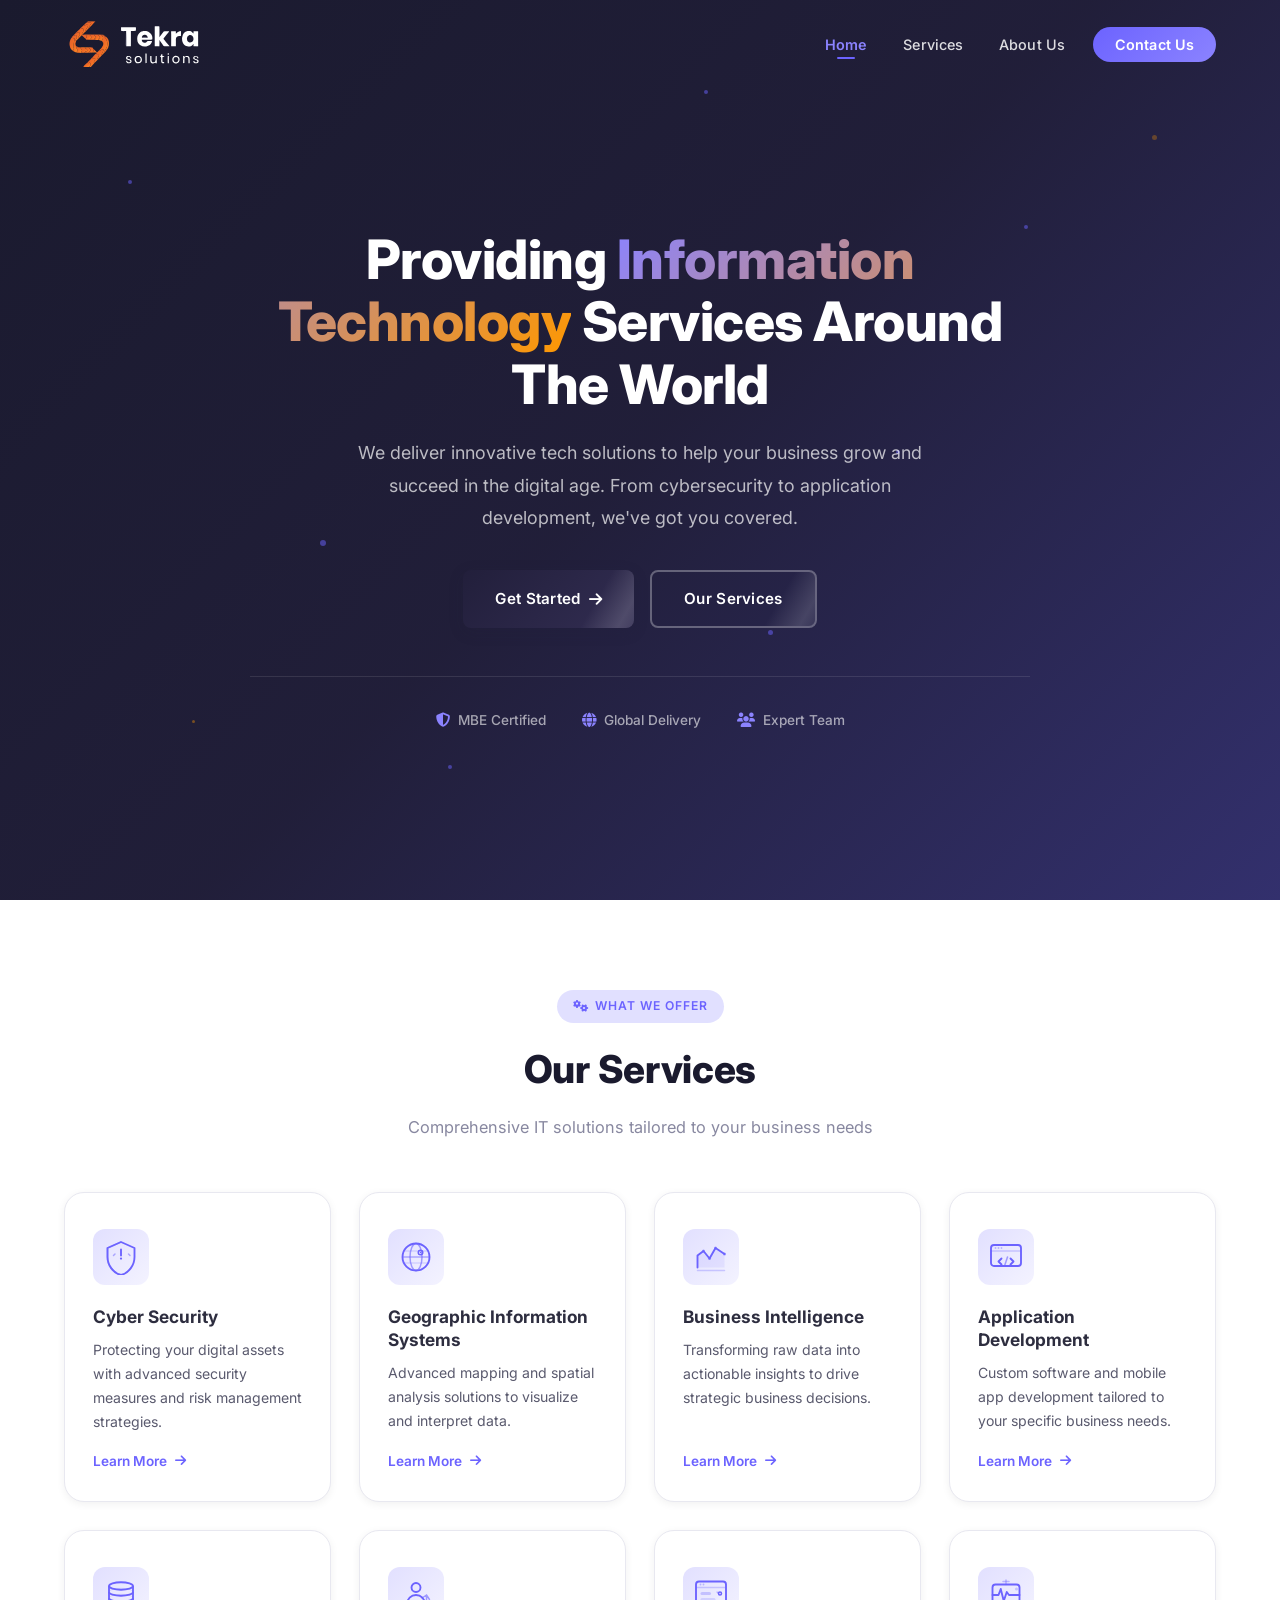
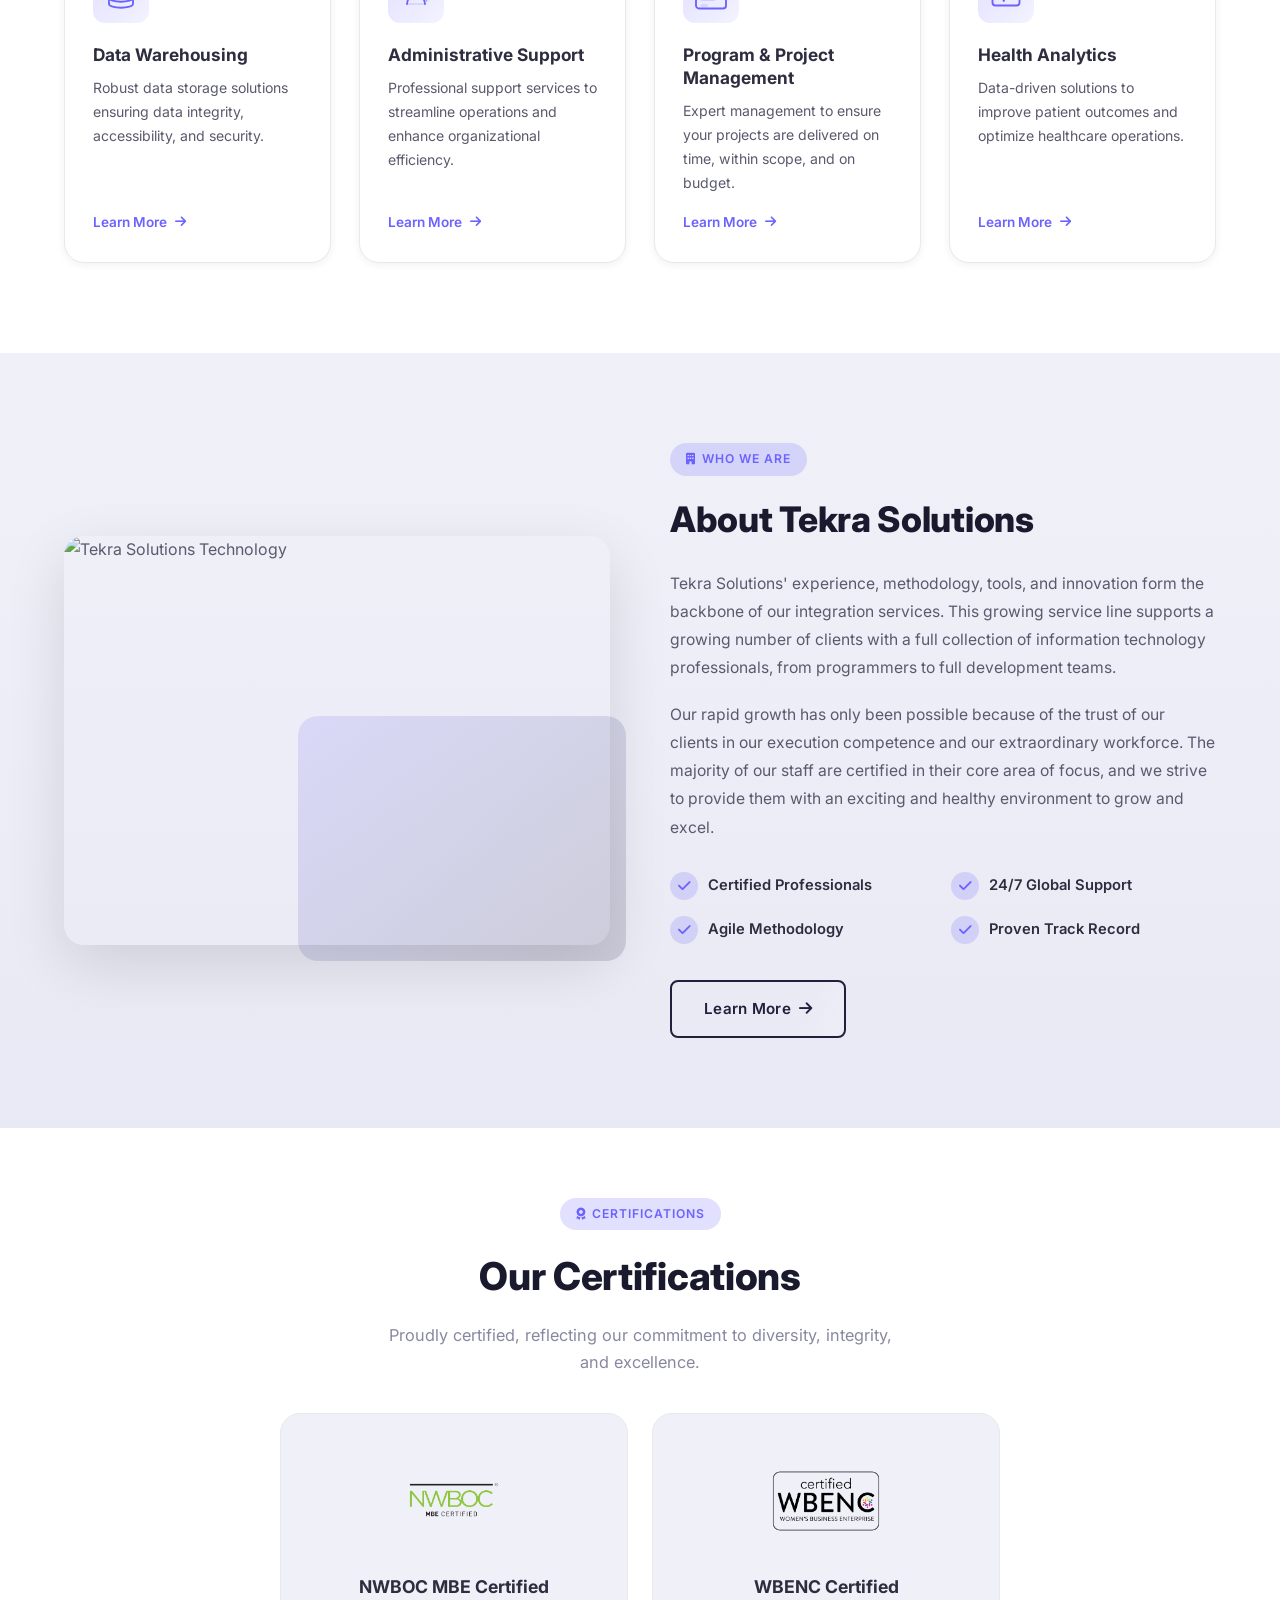
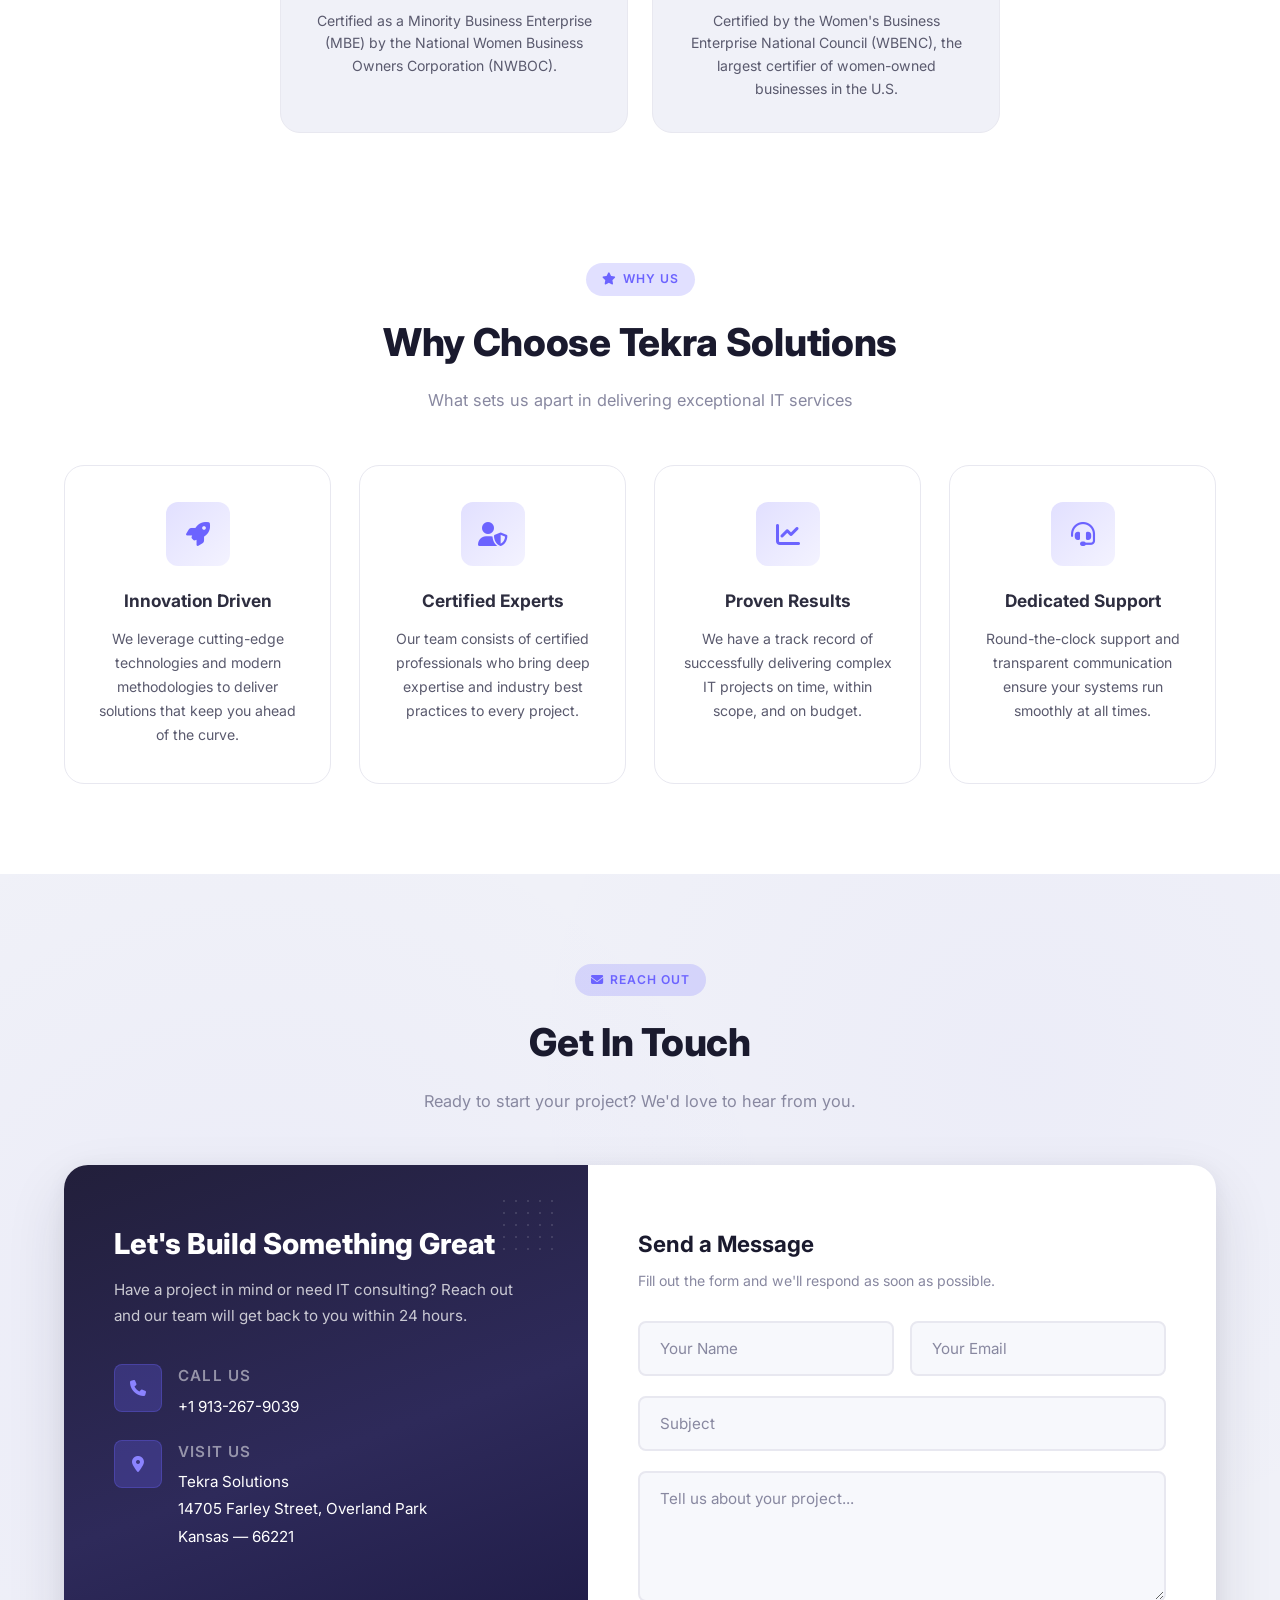
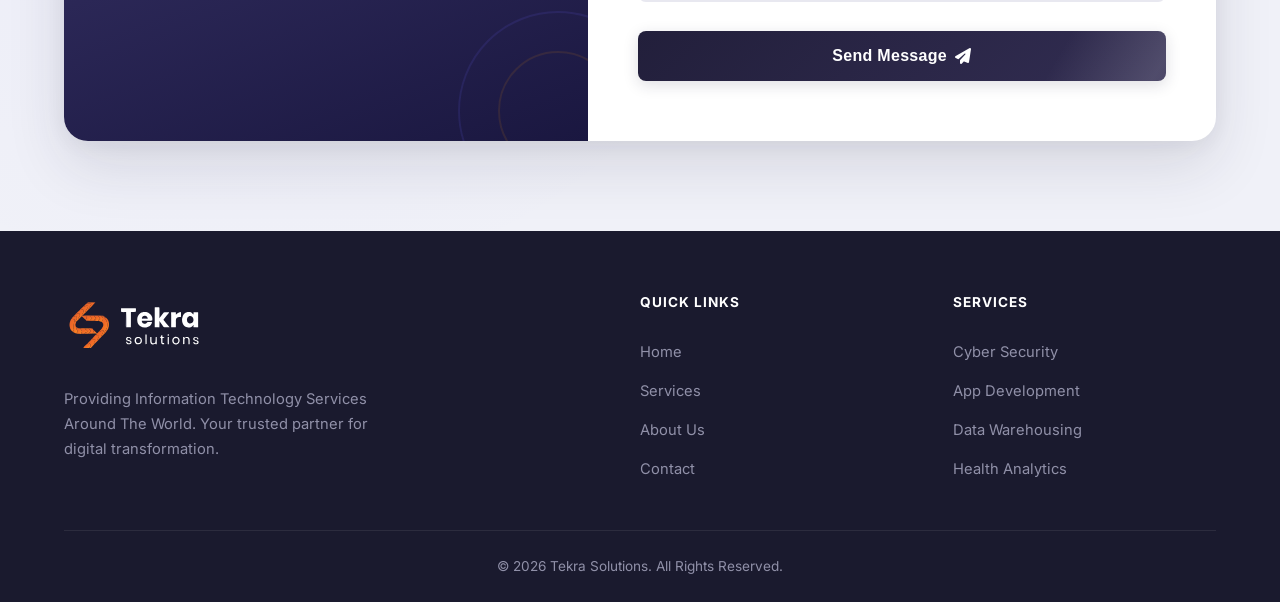
==== commit f096e463: "fix ux" ====
--- a/index.html
+++ b/index.html
@@ -273,14 +273,25 @@
     <!-- Certification Section -->
     <section class="certification-section">
         <div class="container">
-            <div class="certification-content reveal">
-                <div class="certification-image">
-                    <img src="images/NWBOC%20MBE%20CERTIFIED.png" alt="NWBOC MBE Certified">
-                </div>
-                <div class="certification-text">
-                    <div class="section-tag"><i class="fas fa-award"></i> Certification</div>
-                    <h2>NWBOC MBE Certified</h2>
-                    <p>Tekra Solutions is proudly certified as a Minority Business Enterprise (MBE) by the National Women Business Owners Corporation (NWBOC). This certification reflects our commitment to diversity, integrity, and excellence in the IT industry.</p>
+            <div class="section-header reveal">
+                <div class="section-tag"><i class="fas fa-award"></i> Certifications</div>
+                <h2>Our Certifications</h2>
+                <p>Proudly certified, reflecting our commitment to diversity, integrity, and excellence.</p>
+            </div>
+            <div class="certifications-grid reveal">
+                <div class="certification-card">
+                    <div class="certification-image">
+                        <img src="images/NWBOC%20MBE%20CERTIFIED.png" alt="NWBOC MBE Certified">
+                    </div>
+                    <h3>NWBOC MBE Certified</h3>
+                    <p>Certified as a Minority Business Enterprise (MBE) by the National Women Business Owners Corporation (NWBOC).</p>
+                </div>
+                <div class="certification-card">
+                    <div class="certification-image">
+                        <img src="images/wbenc-certified.png" alt="WBENC Certified">
+                    </div>
+                    <h3>WBENC Certified</h3>
+                    <p>Certified by the Women's Business Enterprise National Council (WBENC), the largest certifier of women-owned businesses in the U.S.</p>
                 </div>
             </div>
         </div>
@@ -288,7 +299,6 @@
 
     <!-- Why Choose Us Section -->
     <section class="why-choose-us">
-        <div class="why-choose-bg"></div>
         <div class="container">
             <div class="section-header reveal">
                 <div class="section-tag"><i class="fas fa-star"></i> Why Us</div>
--- a/styles.css
+++ b/styles.css
@@ -450,27 +450,6 @@
     margin: 0 auto;
 }
 
-.hero-badge {
-    display: inline-flex;
-    align-items: center;
-    gap: 8px;
-    background: rgba(108, 99, 255, 0.15);
-    border: 1px solid rgba(108, 99, 255, 0.25);
-    color: var(--accent-light);
-    padding: 10px 22px;
-    border-radius: 50px;
-    font-size: 0.82rem;
-    font-weight: 600;
-    margin-bottom: 28px;
-    letter-spacing: 0.5px;
-    text-transform: uppercase;
-    backdrop-filter: blur(10px);
-}
-
-.hero-badge i {
-    font-size: 0.75rem;
-}
-
 .hero-text h1 {
     font-size: 3.4rem;
     font-weight: 800;
@@ -541,18 +520,7 @@
     font-size: 0.9rem;
 }
 
-.hero-image {
-    display: none;
-}
-
-.hero-img {
-    display: none;
-}
-
 @media (prefers-reduced-motion: reduce) {
-    .hero-img {
-        animation: none;
-    }
     .hero-particles span {
         animation: none;
     }
@@ -568,7 +536,7 @@
 /* === Section Headers === */
 .section-header {
     text-align: center;
-    margin-bottom: 60px;
+    margin-bottom: 50px;
 }
 
 .section-tag {
@@ -603,7 +571,7 @@
 
 /* === Services Section === */
 .services {
-    padding: 100px 0;
+    padding: 90px 0;
     background: var(--white);
     position: relative;
 }
@@ -748,7 +716,7 @@
 
 /* === About Section === */
 .about {
-    padding: 100px 0;
+    padding: 90px 0;
     background: linear-gradient(180deg, #f0f1f8 0%, #e8e9f4 100%);
     position: relative;
     overflow: hidden;
@@ -797,36 +765,6 @@
     opacity: 0.15;
 }
 
-.about-experience-badge {
-    position: absolute;
-    bottom: -20px;
-    left: -20px;
-    background: linear-gradient(135deg, var(--accent), var(--primary));
-    color: var(--white);
-    padding: 20px 24px;
-    border-radius: var(--radius-md);
-    z-index: 2;
-    box-shadow: 0 10px 30px rgba(108, 99, 255, 0.3);
-    display: flex;
-    align-items: center;
-    gap: 12px;
-}
-
-.about-experience-badge .badge-number {
-    font-size: 2rem;
-    font-weight: 800;
-    line-height: 1;
-}
-
-.about-experience-badge .badge-text {
-    font-size: 0.75rem;
-    font-weight: 600;
-    text-transform: uppercase;
-    letter-spacing: 0.5px;
-    line-height: 1.3;
-    opacity: 0.9;
-}
-
 .about-text h2 {
     font-size: 2.2rem;
     color: var(--dark);
@@ -873,48 +811,62 @@
 
 /* === NWBOC Certification Section === */
 .certification-section {
-    padding: 80px 0;
+    padding: 70px 0 60px;
     background: var(--white);
 }
 
-.certification-content {
-    display: flex;
-    align-items: center;
-    gap: 60px;
-    max-width: 900px;
+.certification-section .section-header {
+    margin-bottom: 36px;
+}
+
+.certifications-grid {
+    display: grid;
+    grid-template-columns: 1fr 1fr;
+    gap: 24px;
+    max-width: 720px;
     margin: 0 auto;
 }
 
-.certification-image {
-    flex-shrink: 0;
-    width: 240px;
-    padding: 24px;
-    background: var(--white);
+.certification-card {
+    text-align: center;
+    padding: 32px 28px;
+    background: var(--light-bg);
     border-radius: var(--radius-lg);
-    box-shadow: 0 4px 24px rgba(0, 0, 0, 0.06);
-}
-
-.certification-image img {
-    width: 100%;
-    height: auto;
-    display: block;
-}
-
-.certification-text .section-tag {
-    margin-bottom: 12px;
-}
-
-.certification-text h2 {
-    font-size: 1.8rem;
+    border: 1px solid var(--border);
+    transition: var(--transition);
+}
+
+.certification-card:hover {
+    box-shadow: 0 8px 30px rgba(0, 0, 0, 0.08);
+    transform: translateY(-4px);
+}
+
+.certification-card .certification-image {
+    width: 110px;
+    height: 110px;
+    margin: 0 auto 16px;
+    display: flex;
+    align-items: center;
+    justify-content: center;
+}
+
+.certification-card .certification-image img {
+    max-width: 100%;
+    max-height: 100%;
+    object-fit: contain;
+}
+
+.certification-card h3 {
+    font-size: 1.1rem;
     color: var(--dark-text);
-    margin-bottom: 16px;
-}
-
-.certification-text p {
-    font-size: 1rem;
-    line-height: 1.8;
+    margin-bottom: 8px;
+    font-weight: 700;
+}
+
+.certification-card p {
+    font-size: 0.88rem;
+    line-height: 1.6;
     color: var(--body-text);
-    max-width: 480px;
 }
 
 .feature-list {
@@ -936,7 +888,7 @@
 
 /* === Why Choose Us Section === */
 .why-choose-us {
-    padding: 100px 0;
+    padding: 70px 0 90px;
     background: var(--white);
     position: relative;
     overflow: hidden;
@@ -1031,7 +983,7 @@
 
 /* === Contact Section === */
 .contact {
-    padding: 100px 0;
+    padding: 90px 0;
     background: var(--light-bg);
     position: relative;
     overflow: hidden;
@@ -1235,14 +1187,14 @@
 footer {
     background: var(--dark);
     color: #9090a8;
-    padding: 70px 0 24px;
+    padding: 60px 0 24px;
 }
 
 .footer-content {
     display: grid;
     grid-template-columns: 2fr 1fr 1fr;
     gap: 50px;
-    margin-bottom: 50px;
+    margin-bottom: 36px;
 }
 
 .footer-logo a {
@@ -1474,7 +1426,7 @@
 }
 
 .service-detail {
-    padding: 100px 0;
+    padding: 80px 0;
     background: var(--white);
     position: relative;
 }
@@ -1485,25 +1437,6 @@
     text-align: left;
     position: relative;
     z-index: 1;
-}
-
-.service-icon-header {
-    width: 72px;
-    height: 72px;
-    background: linear-gradient(135deg, var(--accent-glow), rgba(108, 99, 255, 0.08));
-    border-radius: var(--radius-md);
-    display: flex;
-    align-items: center;
-    justify-content: center;
-    margin-bottom: 24px;
-}
-
-.service-icon-header i {
-    font-size: 1.8rem;
-    background: linear-gradient(135deg, var(--accent), var(--primary));
-    -webkit-background-clip: text;
-    -webkit-text-fill-color: transparent;
-    background-clip: text;
 }
 
 .service-content p {
@@ -1551,31 +1484,6 @@
     color: var(--primary);
     transform: translateX(-5px);
     border-bottom-color: var(--primary);
-}
-
-/* Service page footer certification note */
-.service-cert-note {
-    display: flex;
-    align-items: center;
-    gap: 12px;
-    background: linear-gradient(135deg, #f0edff, #e8f4ff);
-    border: 1px solid rgba(108, 99, 255, 0.12);
-    border-radius: var(--radius-sm);
-    padding: 16px 22px;
-    margin-top: 36px;
-    font-size: 0.85rem;
-    color: var(--dark-text);
-}
-
-.service-cert-note i {
-    color: var(--accent);
-    font-size: 1.2rem;
-    flex-shrink: 0;
-}
-
-.service-cert-note span {
-    font-weight: 600;
-    color: var(--primary);
 }
 
 /* ============================================
@@ -1731,16 +1639,6 @@
         padding: 60px 0;
     }
 
-    .about-experience-badge {
-        bottom: -10px;
-        left: -10px;
-        padding: 14px 18px;
-    }
-
-    .about-experience-badge .badge-number {
-        font-size: 1.5rem;
-    }
-
     .services {
         padding: 60px 0;
     }
@@ -1794,18 +1692,13 @@
         font-size: 2rem;
     }
 
-    .certification-content {
-        flex-direction: column;
-        text-align: center;
-        gap: 32px;
-    }
-
-    .certification-image {
-        width: 180px;
-    }
-
-    .certification-text p {
-        max-width: 100%;
+    .certifications-grid {
+        grid-template-columns: 1fr;
+        gap: 16px;
+    }
+
+    .certification-card {
+        padding: 28px 24px;
     }
 
     .scroll-top {
@@ -1838,9 +1731,4 @@
         font-size: 0.88rem;
     }
 
-    .service-cert-note {
-        flex-direction: column;
-        text-align: center;
-        gap: 8px;
-    }
-}
+}
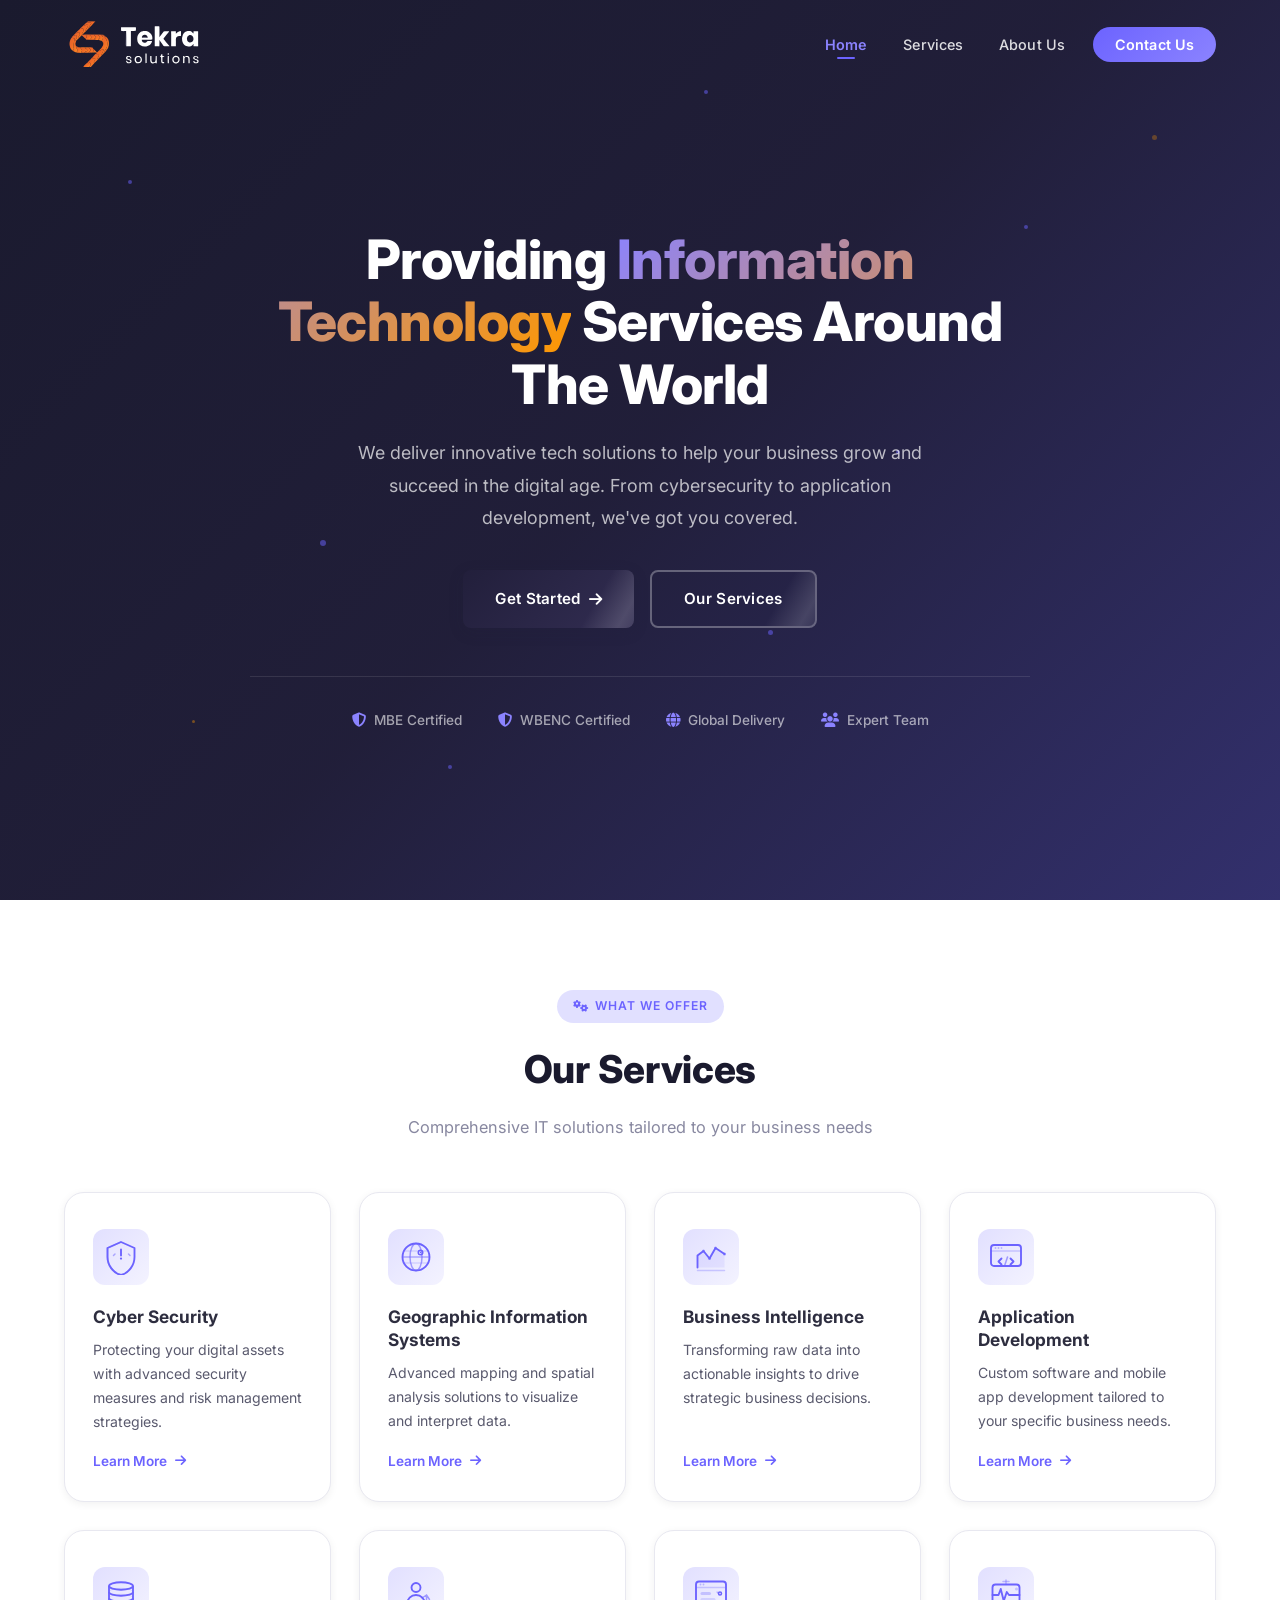
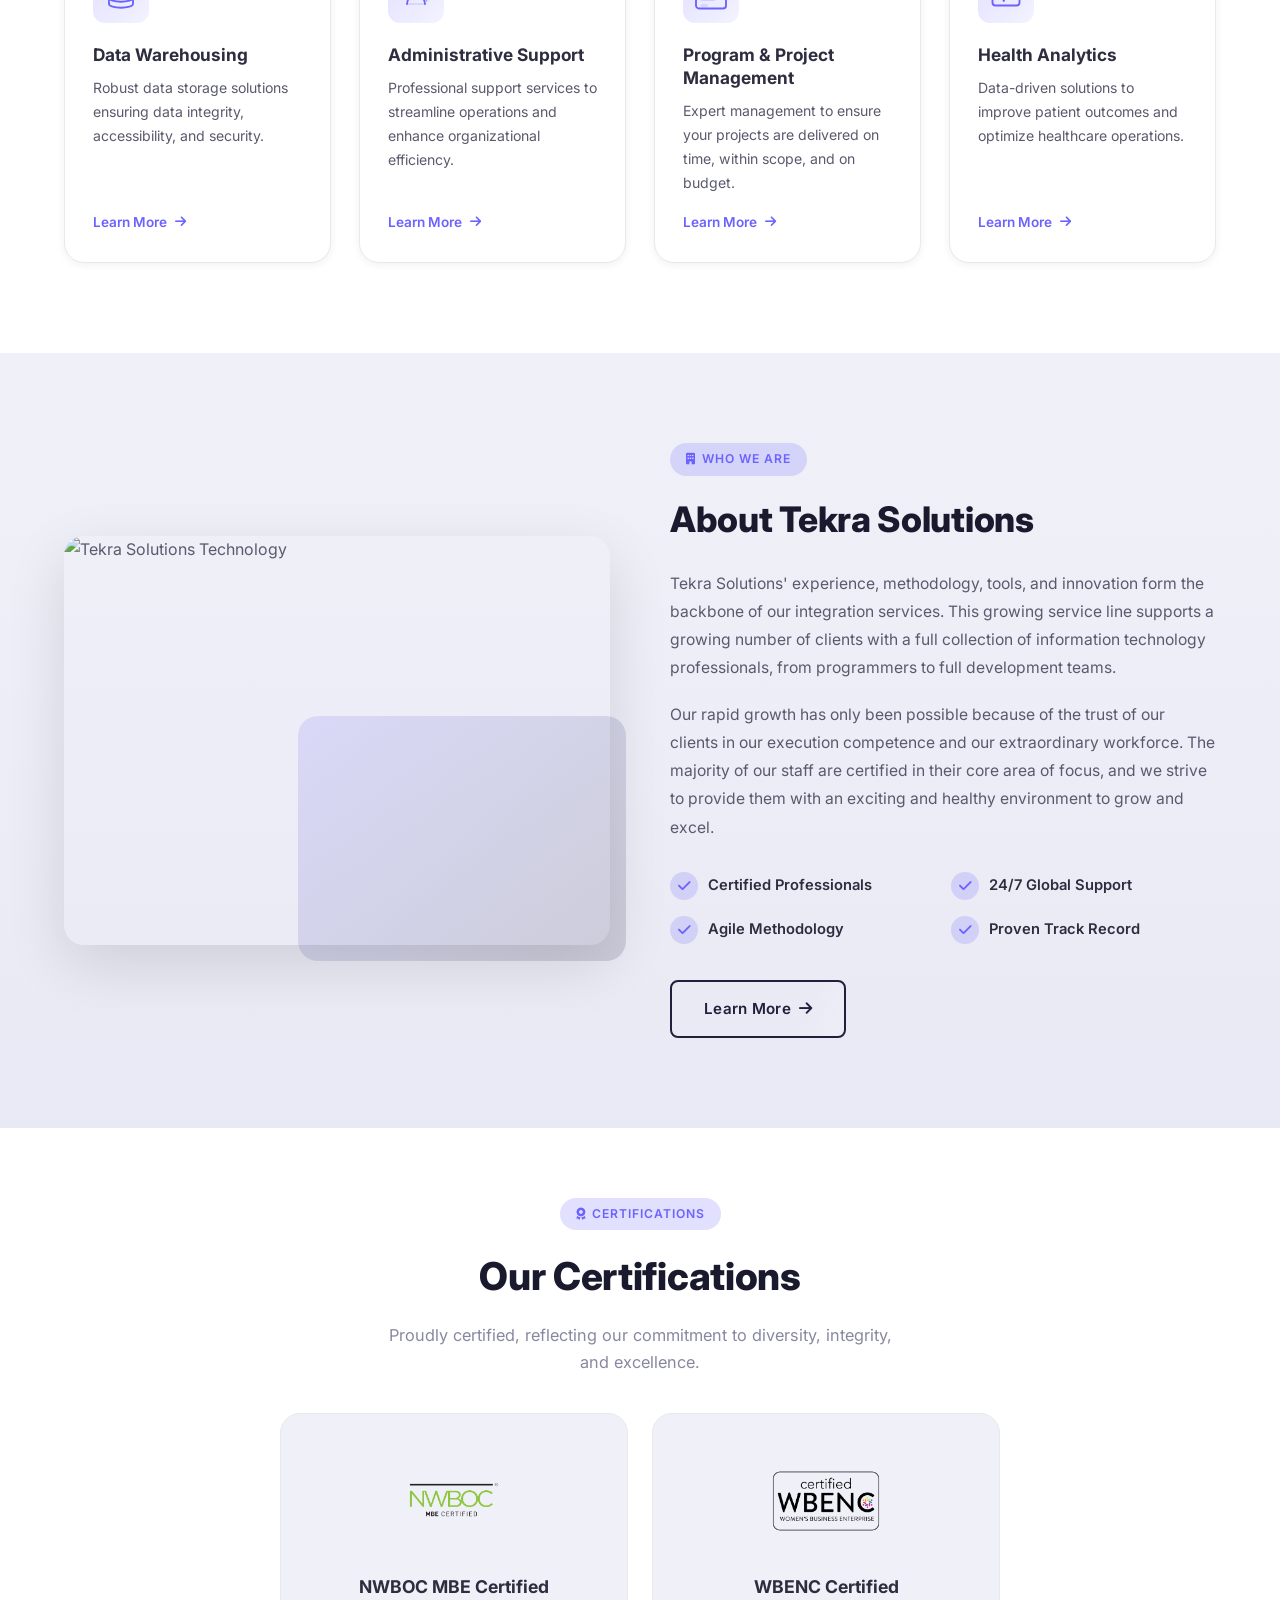
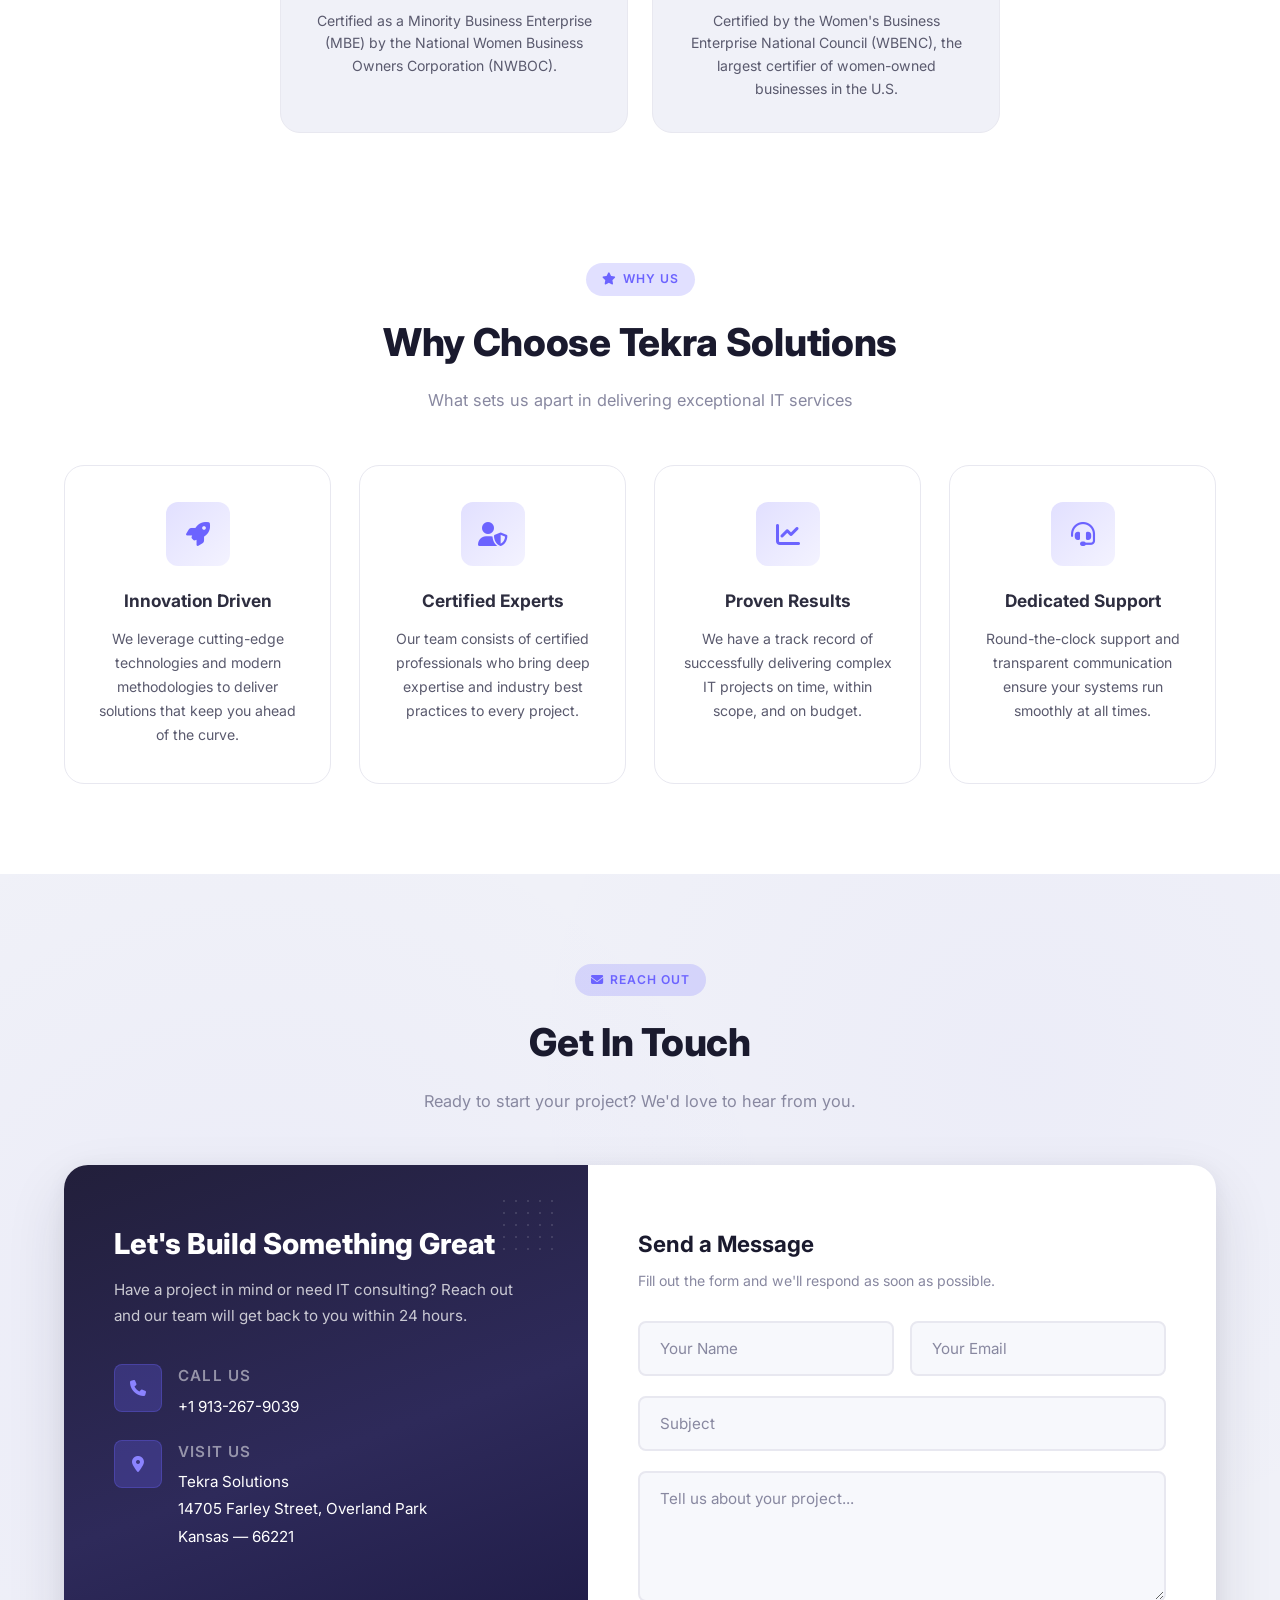
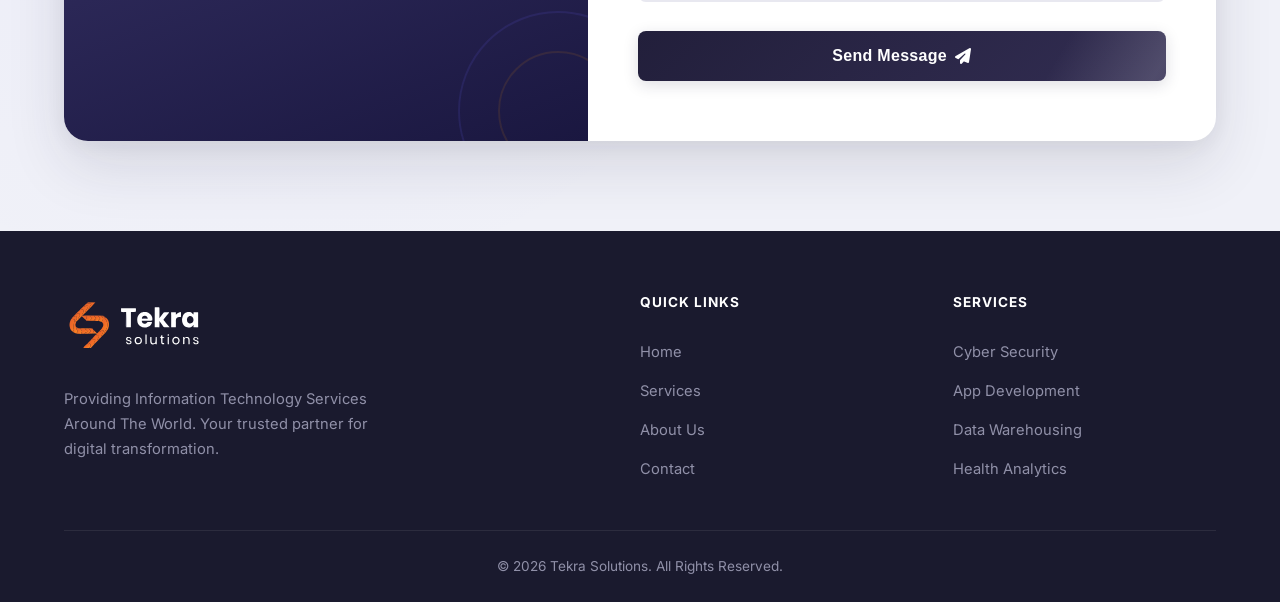
==== commit ded8e72e: "certifcation" ====
--- a/index.html
+++ b/index.html
@@ -71,6 +71,10 @@
                     <div class="hero-trust-item">
                         <i class="fas fa-shield-halved"></i>
                         <span>MBE Certified</span>
+                    </div>
+                    <div class="hero-trust-item">
+                        <i class="fas fa-shield-halved"></i>
+                        <span>WBENC Certified</span>
                     </div>
                     <div class="hero-trust-item">
                         <i class="fas fa-globe"></i>
--- a/styles.css
+++ b/styles.css
@@ -753,6 +753,185 @@
     box-shadow: var(--shadow-lg);
 }
 
+/* === About Custom Visual === */
+.about-visual {
+    position: relative;
+    width: 100%;
+    aspect-ratio: 4 / 3;
+    z-index: 1;
+    border-radius: var(--radius-lg);
+    overflow: visible;
+}
+
+.av-bg {
+    position: absolute;
+    inset: 0;
+    background: linear-gradient(145deg, #1e1b40 0%, #2e2a5a 55%, #221F3B 100%);
+    border-radius: var(--radius-lg);
+    overflow: hidden;
+    box-shadow: var(--shadow-lg);
+}
+
+.av-bg::before {
+    content: '';
+    position: absolute;
+    inset: 0;
+    background-image: radial-gradient(circle, rgba(108,99,255,0.1) 1px, transparent 1px);
+    background-size: 22px 22px;
+}
+
+.av-glow {
+    position: absolute;
+    width: 260px;
+    height: 260px;
+    background: radial-gradient(circle, rgba(108,99,255,0.35) 0%, transparent 65%);
+    top: -80px;
+    right: -80px;
+    border-radius: 50%;
+}
+
+.av-content {
+    position: relative;
+    z-index: 2;
+    padding: 28px 28px 22px;
+    height: 100%;
+    display: flex;
+    flex-direction: column;
+    gap: 20px;
+}
+
+.av-header {
+    display: flex;
+    align-items: center;
+    gap: 10px;
+}
+
+.av-dots {
+    display: flex;
+    gap: 5px;
+}
+
+.av-dots span {
+    width: 10px;
+    height: 10px;
+    border-radius: 50%;
+    display: block;
+}
+
+.av-window-title {
+    font-size: 0.78rem;
+    color: rgba(255,255,255,0.4);
+    font-weight: 500;
+    letter-spacing: 0.5px;
+}
+
+.av-chart-area {
+    flex: 1;
+    display: flex;
+    flex-direction: column;
+    gap: 10px;
+}
+
+.av-chart-bars {
+    flex: 1;
+    display: flex;
+    align-items: flex-end;
+    gap: 8px;
+}
+
+.av-bar {
+    flex: 1;
+    height: var(--h);
+    background: linear-gradient(180deg, rgba(108,99,255,0.5) 0%, rgba(108,99,255,0.15) 100%);
+    border-radius: 4px 4px 0 0;
+    transition: var(--transition);
+}
+
+.av-bar--active {
+    background: linear-gradient(180deg, var(--accent) 0%, rgba(108,99,255,0.5) 100%);
+    box-shadow: 0 0 14px rgba(108,99,255,0.55);
+}
+
+.av-chart-labels {
+    display: flex;
+    gap: 8px;
+}
+
+.av-chart-labels span {
+    flex: 1;
+    text-align: center;
+    font-size: 0.7rem;
+    color: rgba(255,255,255,0.3);
+    font-weight: 500;
+}
+
+.av-stats-row {
+    display: flex;
+    border-top: 1px solid rgba(255,255,255,0.08);
+    padding-top: 18px;
+}
+
+.av-stat {
+    flex: 1;
+    display: flex;
+    flex-direction: column;
+    align-items: center;
+    gap: 4px;
+    border-right: 1px solid rgba(255,255,255,0.08);
+}
+
+.av-stat:last-child {
+    border-right: none;
+}
+
+.av-stat-val {
+    font-size: 1.45rem;
+    font-weight: 800;
+    color: var(--white);
+    line-height: 1;
+}
+
+.av-stat-lbl {
+    font-size: 0.68rem;
+    color: rgba(255,255,255,0.4);
+    text-transform: uppercase;
+    letter-spacing: 0.8px;
+    font-weight: 600;
+}
+
+.av-float-badge {
+    position: absolute;
+    display: flex;
+    align-items: center;
+    gap: 8px;
+    background: var(--white);
+    padding: 10px 18px;
+    border-radius: 50px;
+    box-shadow: 0 8px 28px rgba(0,0,0,0.18);
+    font-size: 0.8rem;
+    font-weight: 700;
+    color: var(--dark-text);
+    white-space: nowrap;
+    z-index: 3;
+}
+
+.av-float-badge i {
+    color: var(--accent);
+    font-size: 0.9rem;
+}
+
+.av-float-1 {
+    bottom: -16px;
+    left: -16px;
+    animation: float 4s ease-in-out infinite;
+}
+
+.av-float-2 {
+    top: 40px;
+    right: -20px;
+    animation: float 5.5s ease-in-out infinite 0.8s;
+}
+
 .about-image-accent {
     position: absolute;
     bottom: -16px;
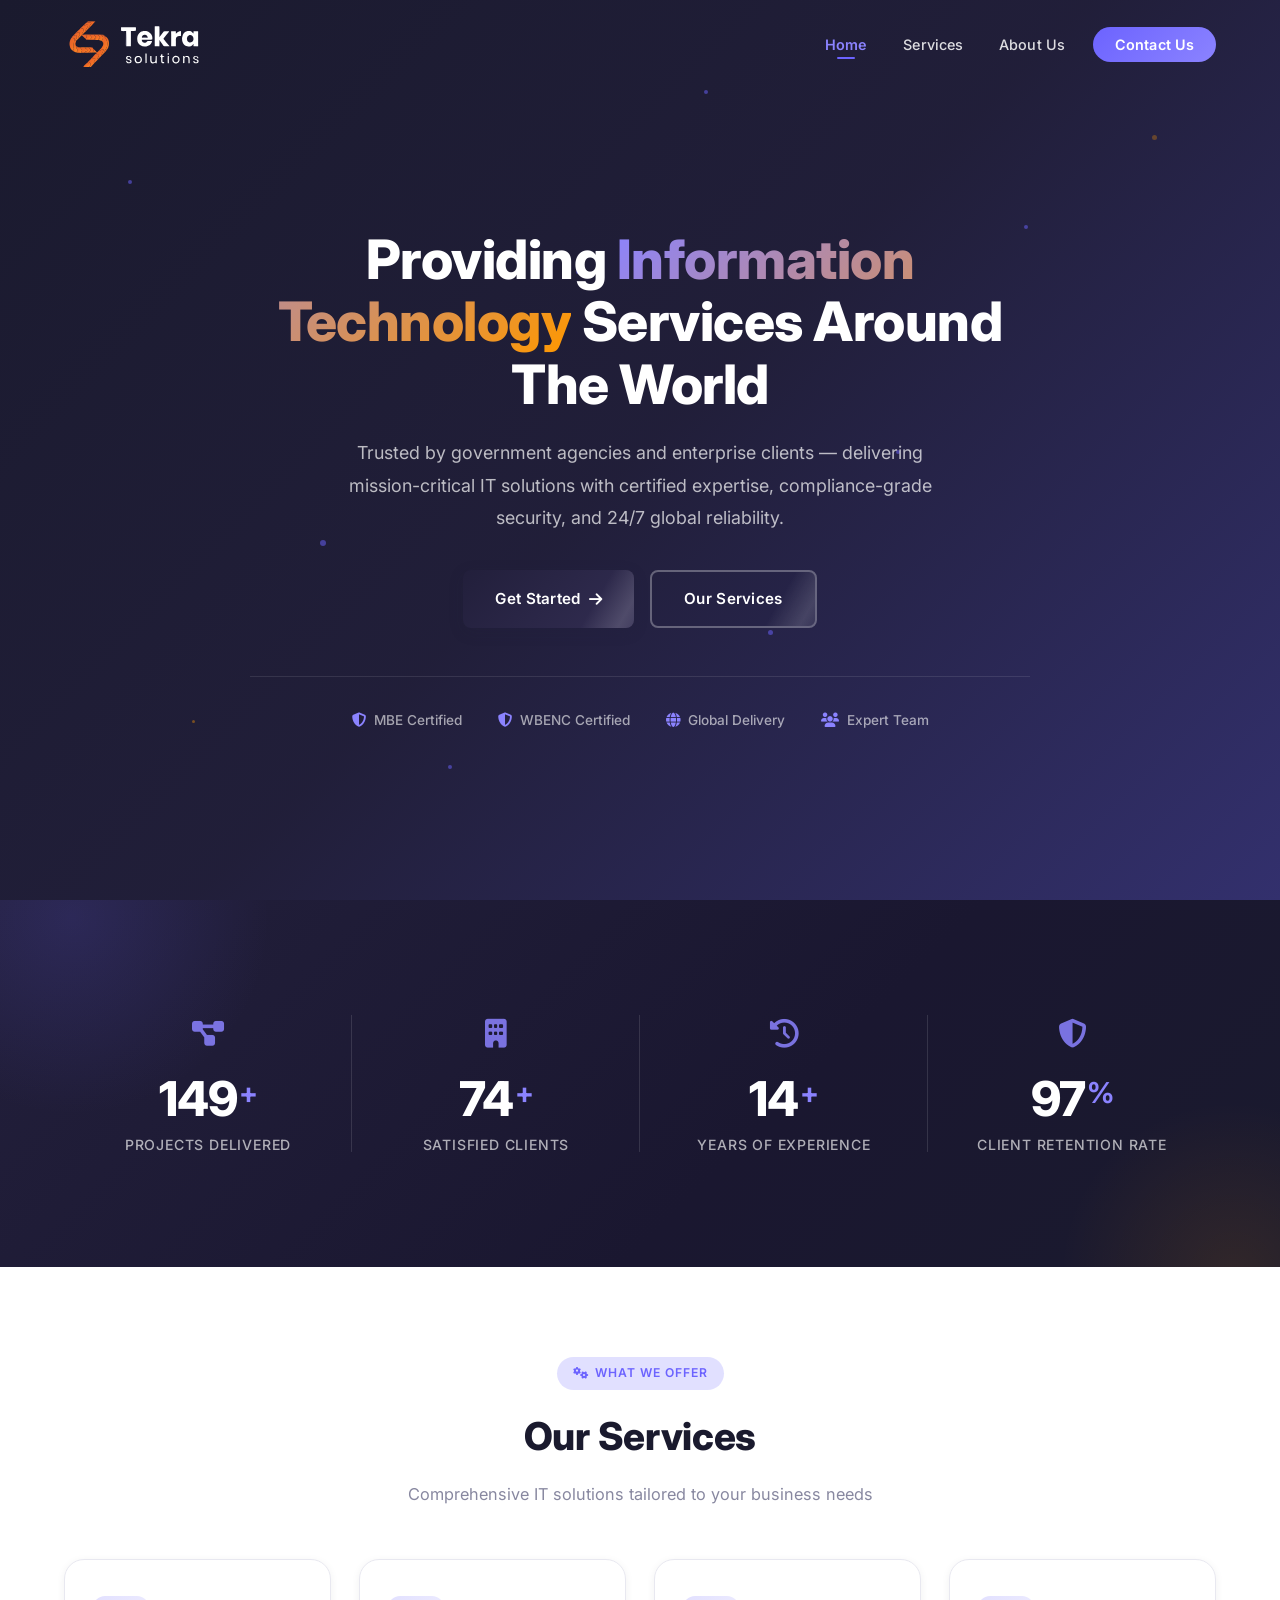
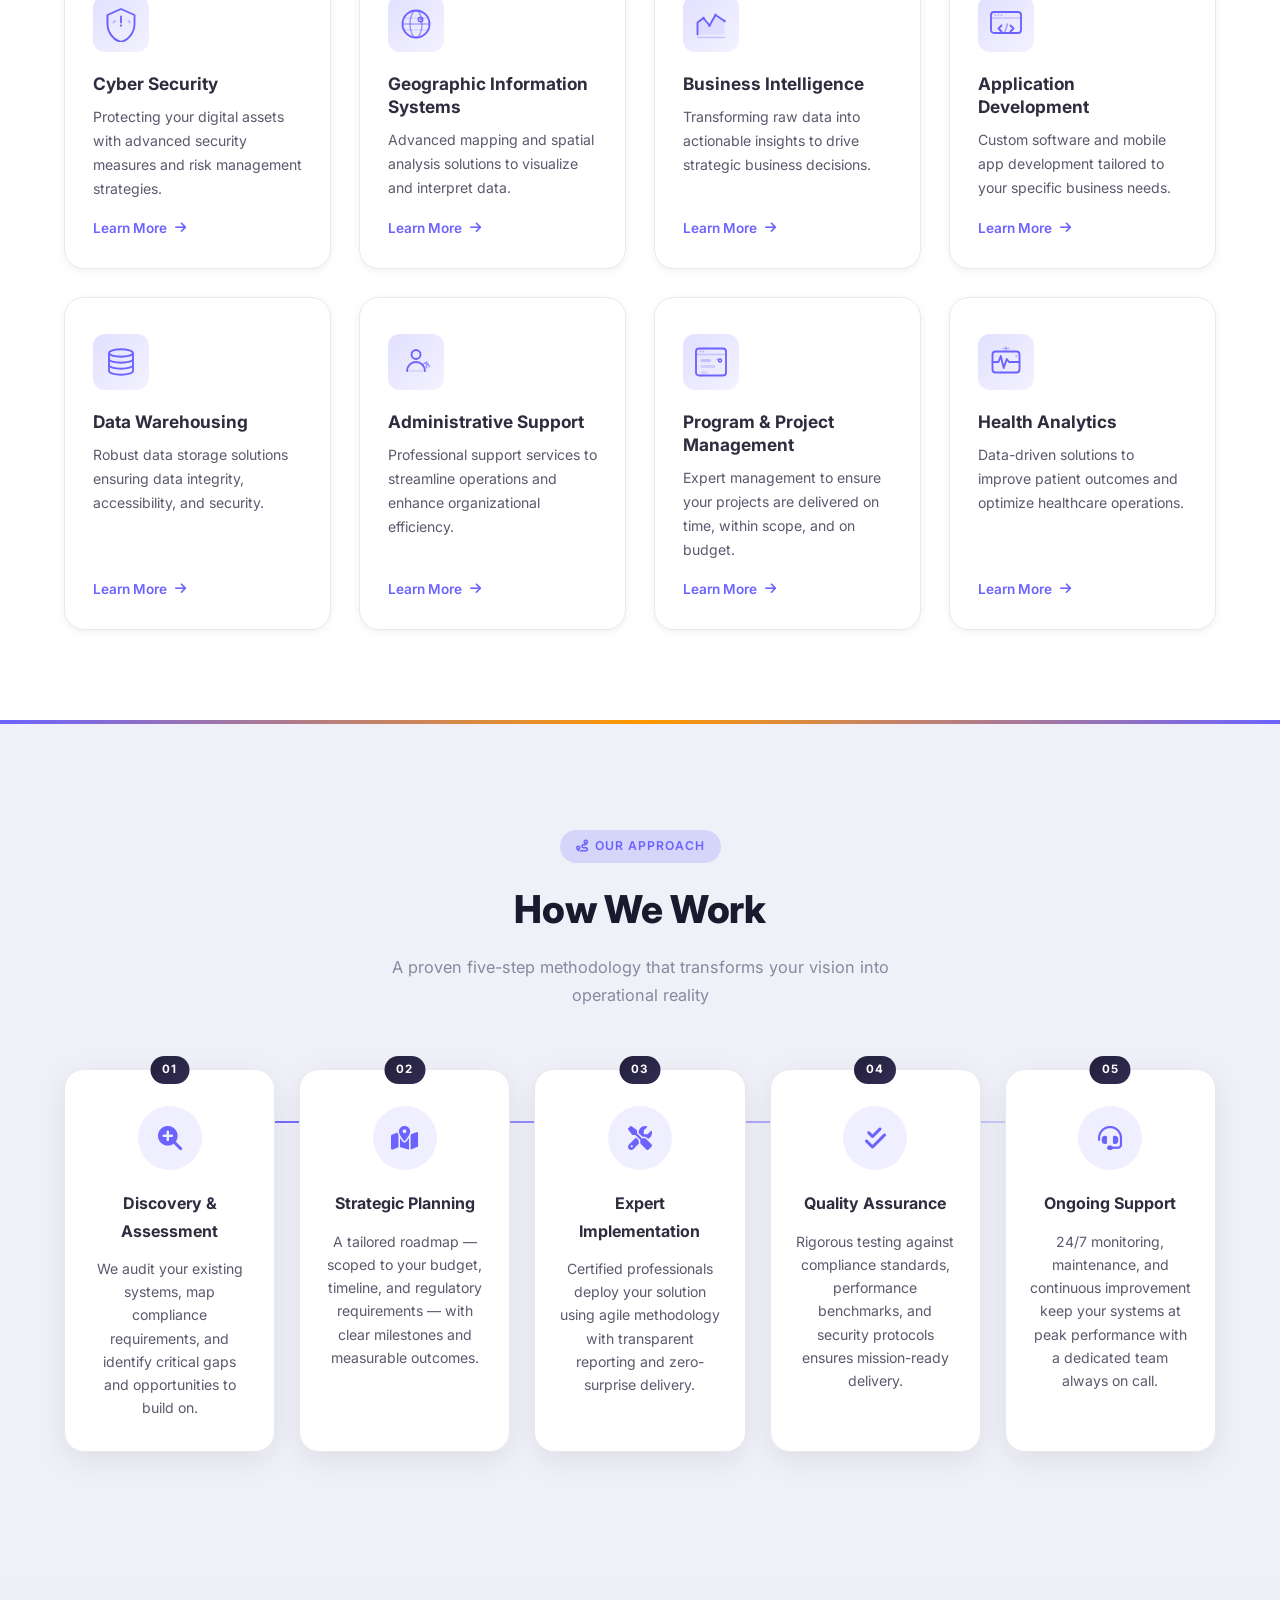
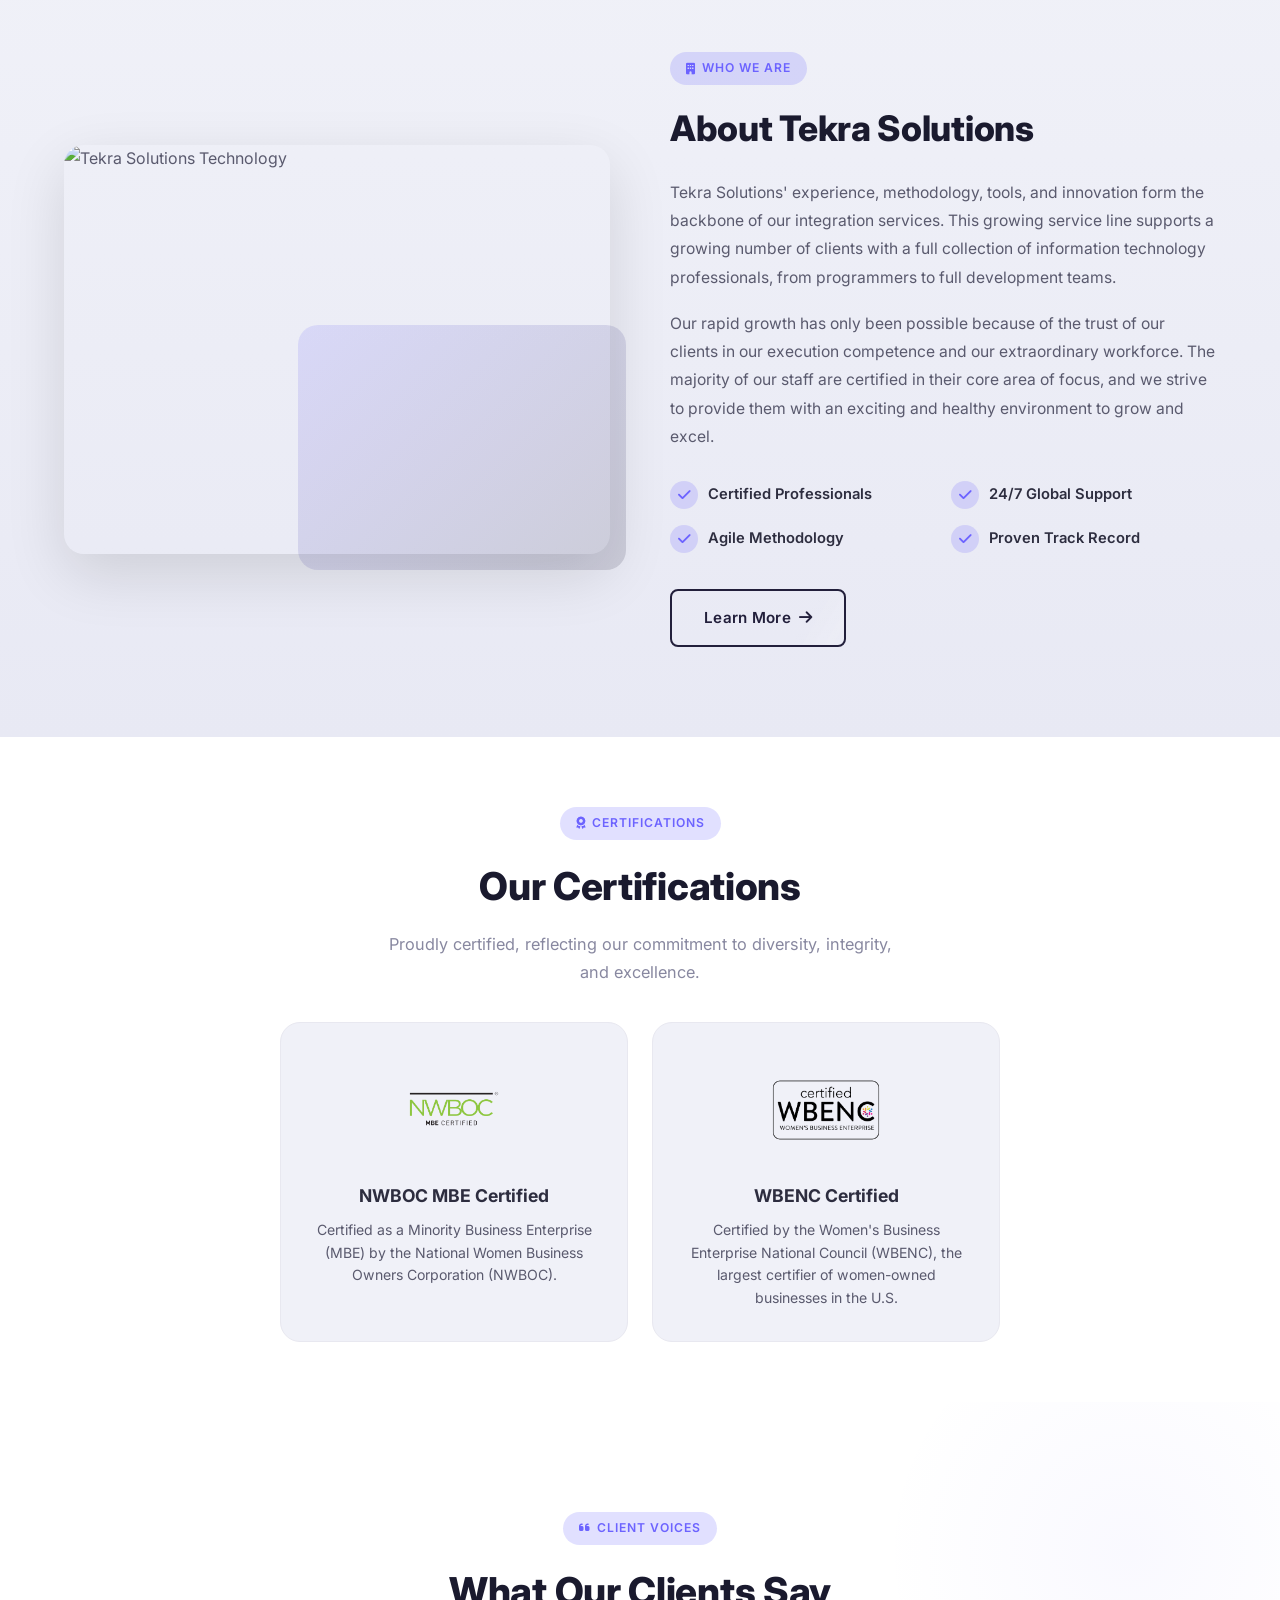
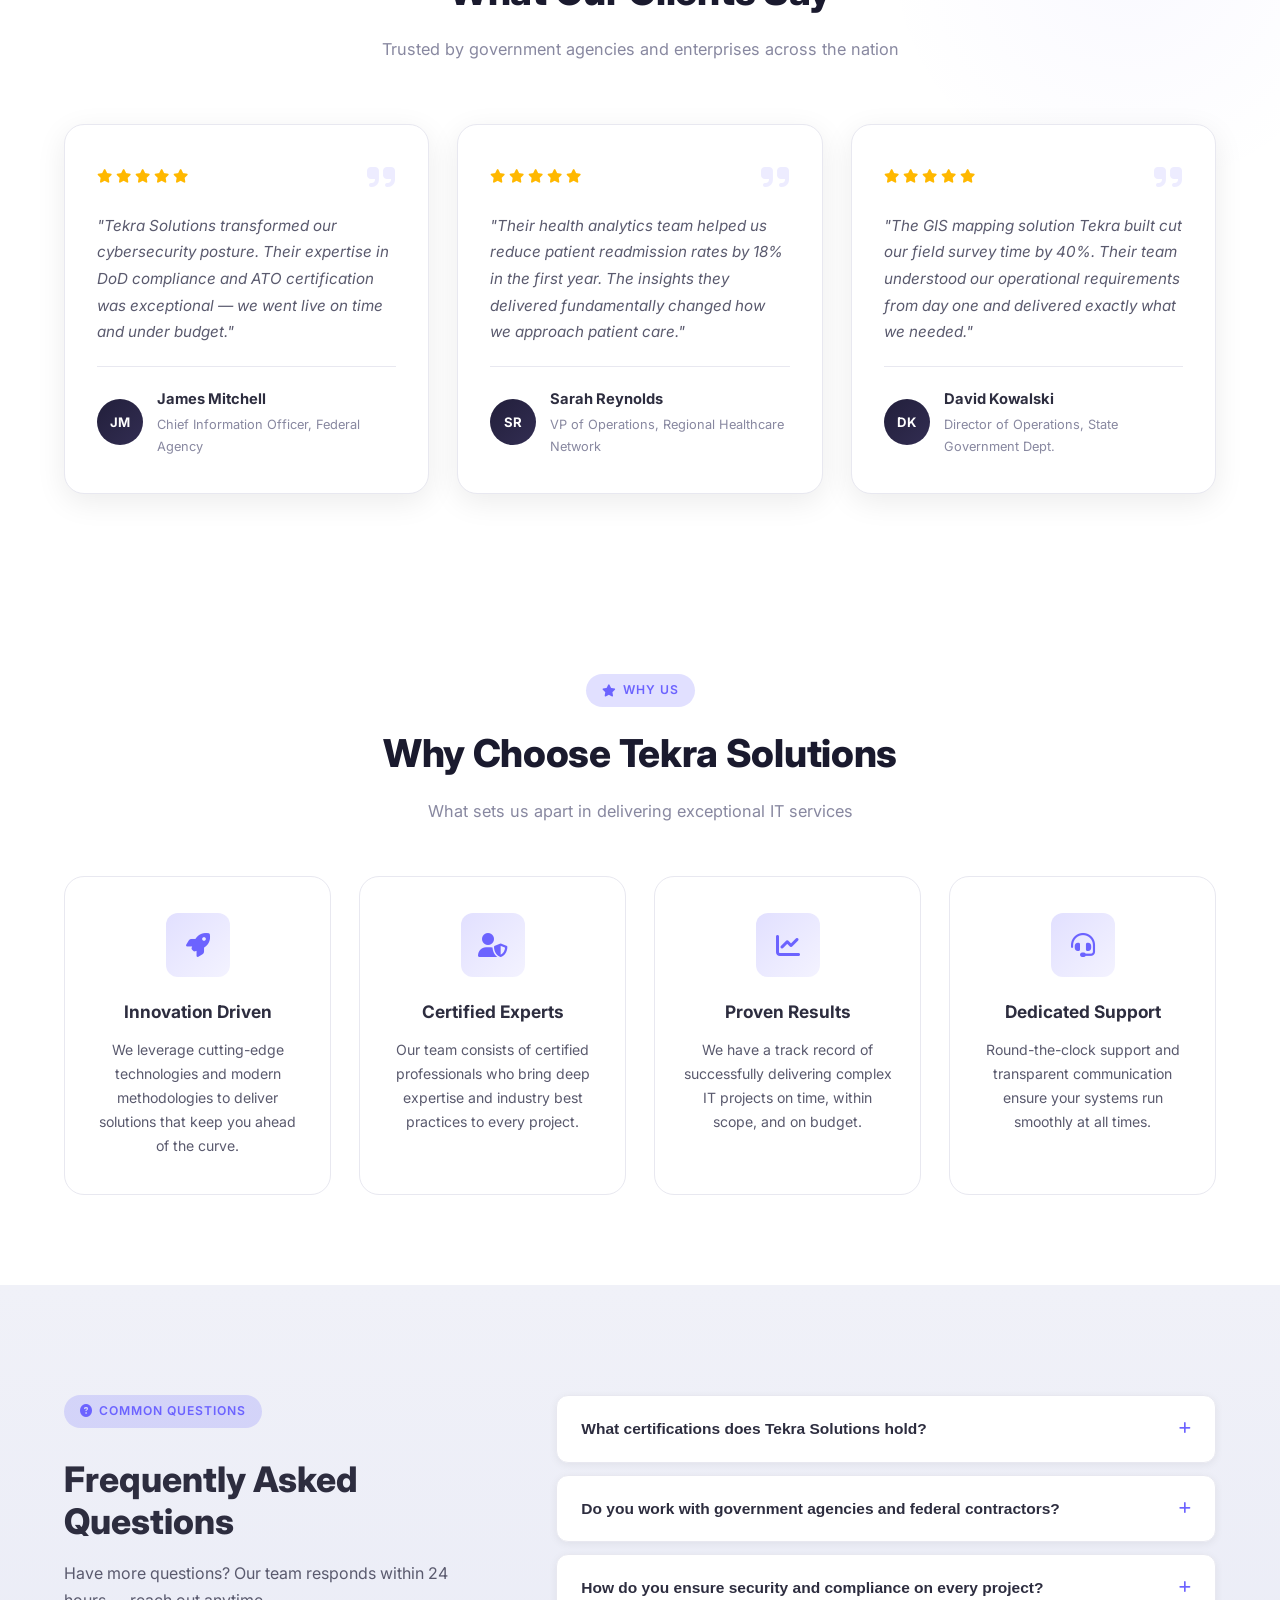
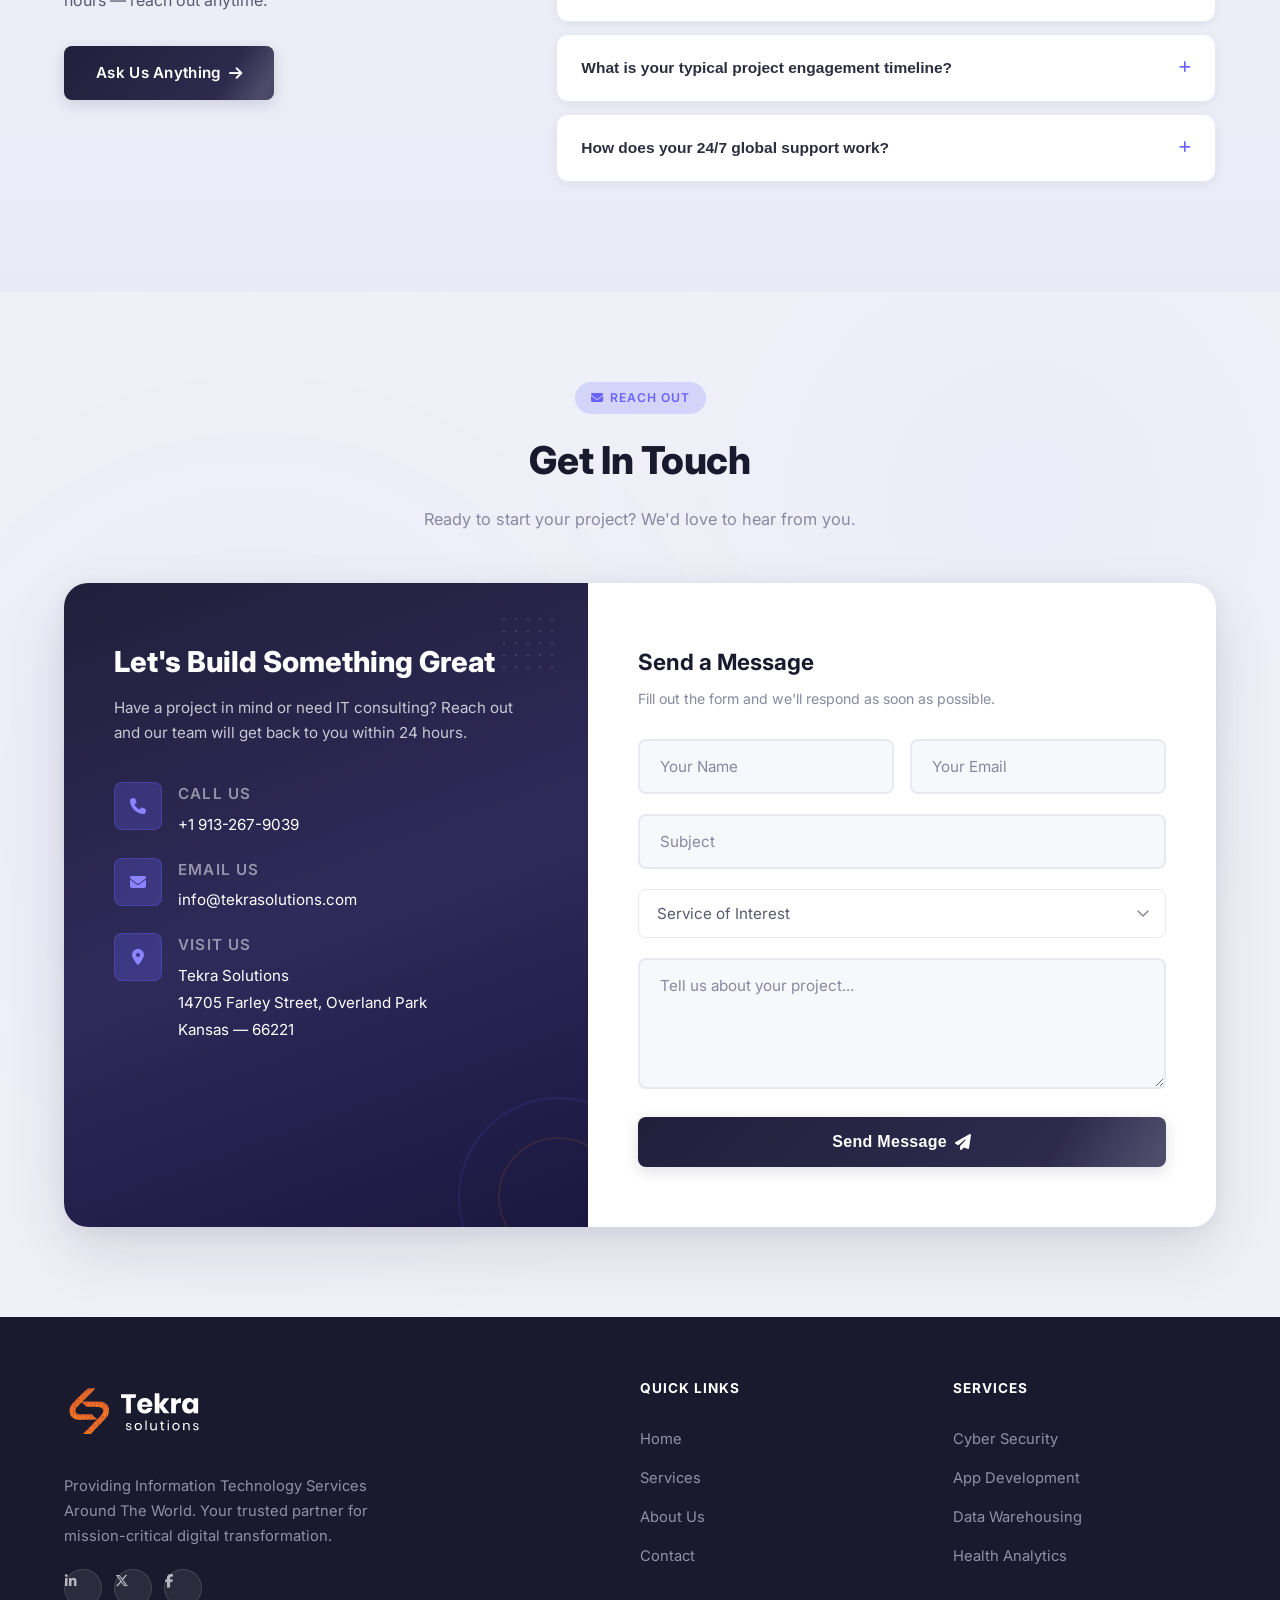
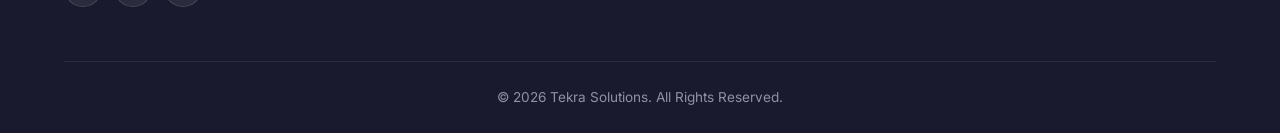
==== commit 2f894a8a: "tera bot implement" ====
--- a/index.html
+++ b/index.html
@@ -30,6 +30,9 @@
     <link rel="stylesheet" href="styles.css">
 </head>
 <body>
+
+    <!-- Scroll Progress Bar -->
+    <div class="scroll-progress" id="scrollProgress"></div>
 
     <!-- Navigation -->
     <nav class="navbar" id="navbar">
@@ -62,7 +65,7 @@
         <div class="container hero-content">
             <div class="hero-text">
                 <h1>Providing <span>Information Technology</span> Services Around The World</h1>
-                <p>We deliver innovative tech solutions to help your business grow and succeed in the digital age. From cybersecurity to application development, we've got you covered.</p>
+                <p>Trusted by government agencies and enterprise clients — delivering mission-critical IT solutions with certified expertise, compliance-grade security, and 24/7 global reliability.</p>
                 <div class="hero-buttons">
                     <a href="#contact" class="btn btn-primary">Get Started <i class="fas fa-arrow-right"></i></a>
                     <a href="#services" class="btn btn-secondary btn-secondary-hero">Our Services</a>
@@ -84,6 +87,34 @@
                         <i class="fas fa-users"></i>
                         <span>Expert Team</span>
                     </div>
+                </div>
+            </div>
+        </div>
+    </section>
+
+    <!-- Stats Section -->
+    <section class="stats-section">
+        <div class="container">
+            <div class="stats-grid">
+                <div class="stat-item">
+                    <div class="stat-icon"><i class="fas fa-project-diagram"></i></div>
+                    <div class="stat-value"><span class="stat-number" data-target="150">0</span><span class="stat-suffix">+</span></div>
+                    <div class="stat-label">Projects Delivered</div>
+                </div>
+                <div class="stat-item">
+                    <div class="stat-icon"><i class="fas fa-building"></i></div>
+                    <div class="stat-value"><span class="stat-number" data-target="75">0</span><span class="stat-suffix">+</span></div>
+                    <div class="stat-label">Satisfied Clients</div>
+                </div>
+                <div class="stat-item">
+                    <div class="stat-icon"><i class="fas fa-history"></i></div>
+                    <div class="stat-value"><span class="stat-number" data-target="15">0</span><span class="stat-suffix">+</span></div>
+                    <div class="stat-label">Years of Experience</div>
+                </div>
+                <div class="stat-item">
+                    <div class="stat-icon"><i class="fas fa-shield-halved"></i></div>
+                    <div class="stat-value"><span class="stat-number" data-target="98">0</span><span class="stat-suffix">%</span></div>
+                    <div class="stat-label">Client Retention Rate</div>
                 </div>
             </div>
         </div>
@@ -240,6 +271,59 @@
         </div>
     </section>
 
+    <!-- Process Section -->
+    <section class="process-section">
+        <div class="container">
+            <div class="section-header reveal">
+                <div class="section-tag"><i class="fas fa-route"></i> Our Approach</div>
+                <h2>How We Work</h2>
+                <p>A proven five-step methodology that transforms your vision into operational reality</p>
+            </div>
+            <div class="process-steps">
+                <div class="process-step reveal">
+                    <div class="step-number">01</div>
+                    <div class="step-icon-wrapper">
+                        <i class="fas fa-search-plus"></i>
+                    </div>
+                    <h3>Discovery &amp; Assessment</h3>
+                    <p>We audit your existing systems, map compliance requirements, and identify critical gaps and opportunities to build on.</p>
+                </div>
+                <div class="process-step reveal">
+                    <div class="step-number">02</div>
+                    <div class="step-icon-wrapper">
+                        <i class="fas fa-map-marked-alt"></i>
+                    </div>
+                    <h3>Strategic Planning</h3>
+                    <p>A tailored roadmap — scoped to your budget, timeline, and regulatory requirements — with clear milestones and measurable outcomes.</p>
+                </div>
+                <div class="process-step reveal">
+                    <div class="step-number">03</div>
+                    <div class="step-icon-wrapper">
+                        <i class="fas fa-tools"></i>
+                    </div>
+                    <h3>Expert Implementation</h3>
+                    <p>Certified professionals deploy your solution using agile methodology with transparent reporting and zero-surprise delivery.</p>
+                </div>
+                <div class="process-step reveal">
+                    <div class="step-number">04</div>
+                    <div class="step-icon-wrapper">
+                        <i class="fas fa-check-double"></i>
+                    </div>
+                    <h3>Quality Assurance</h3>
+                    <p>Rigorous testing against compliance standards, performance benchmarks, and security protocols ensures mission-ready delivery.</p>
+                </div>
+                <div class="process-step reveal">
+                    <div class="step-number">05</div>
+                    <div class="step-icon-wrapper">
+                        <i class="fas fa-headset"></i>
+                    </div>
+                    <h3>Ongoing Support</h3>
+                    <p>24/7 monitoring, maintenance, and continuous improvement keep your systems at peak performance with a dedicated team always on call.</p>
+                </div>
+            </div>
+        </div>
+    </section>
+
     <!-- About Section -->
     <section id="about" class="about">
         <div class="container about-content">
@@ -301,6 +385,67 @@
         </div>
     </section>
 
+    <!-- Testimonials Section -->
+    <section class="testimonials-section">
+        <div class="container">
+            <div class="section-header reveal">
+                <div class="section-tag"><i class="fas fa-quote-left"></i> Client Voices</div>
+                <h2>What Our Clients Say</h2>
+                <p>Trusted by government agencies and enterprises across the nation</p>
+            </div>
+            <div class="testimonials-grid">
+                <div class="testimonial-card reveal">
+                    <div class="testimonial-top">
+                        <div class="testimonial-stars">
+                            <i class="fas fa-star"></i><i class="fas fa-star"></i><i class="fas fa-star"></i><i class="fas fa-star"></i><i class="fas fa-star"></i>
+                        </div>
+                        <i class="fas fa-quote-right testimonial-quote-icon"></i>
+                    </div>
+                    <p class="testimonial-text">"Tekra Solutions transformed our cybersecurity posture. Their expertise in DoD compliance and ATO certification was exceptional — we went live on time and under budget."</p>
+                    <div class="testimonial-author">
+                        <div class="testimonial-avatar">JM</div>
+                        <div class="testimonial-info">
+                            <strong>James Mitchell</strong>
+                            <span>Chief Information Officer, Federal Agency</span>
+                        </div>
+                    </div>
+                </div>
+                <div class="testimonial-card reveal">
+                    <div class="testimonial-top">
+                        <div class="testimonial-stars">
+                            <i class="fas fa-star"></i><i class="fas fa-star"></i><i class="fas fa-star"></i><i class="fas fa-star"></i><i class="fas fa-star"></i>
+                        </div>
+                        <i class="fas fa-quote-right testimonial-quote-icon"></i>
+                    </div>
+                    <p class="testimonial-text">"Their health analytics team helped us reduce patient readmission rates by 18% in the first year. The insights they delivered fundamentally changed how we approach patient care."</p>
+                    <div class="testimonial-author">
+                        <div class="testimonial-avatar">SR</div>
+                        <div class="testimonial-info">
+                            <strong>Sarah Reynolds</strong>
+                            <span>VP of Operations, Regional Healthcare Network</span>
+                        </div>
+                    </div>
+                </div>
+                <div class="testimonial-card reveal">
+                    <div class="testimonial-top">
+                        <div class="testimonial-stars">
+                            <i class="fas fa-star"></i><i class="fas fa-star"></i><i class="fas fa-star"></i><i class="fas fa-star"></i><i class="fas fa-star"></i>
+                        </div>
+                        <i class="fas fa-quote-right testimonial-quote-icon"></i>
+                    </div>
+                    <p class="testimonial-text">"The GIS mapping solution Tekra built cut our field survey time by 40%. Their team understood our operational requirements from day one and delivered exactly what we needed."</p>
+                    <div class="testimonial-author">
+                        <div class="testimonial-avatar">DK</div>
+                        <div class="testimonial-info">
+                            <strong>David Kowalski</strong>
+                            <span>Director of Operations, State Government Dept.</span>
+                        </div>
+                    </div>
+                </div>
+            </div>
+        </div>
+    </section>
+
     <!-- Why Choose Us Section -->
     <section class="why-choose-us">
         <div class="container">
@@ -337,6 +482,67 @@
                     </div>
                     <h3>Dedicated Support</h3>
                     <p>Round-the-clock support and transparent communication ensure your systems run smoothly at all times.</p>
+                </div>
+            </div>
+        </div>
+    </section>
+
+    <!-- FAQ Section -->
+    <section class="faq-section">
+        <div class="container">
+            <div class="faq-inner">
+                <div class="faq-left reveal-left">
+                    <div class="section-tag"><i class="fas fa-question-circle"></i> Common Questions</div>
+                    <h2>Frequently Asked Questions</h2>
+                    <p>Have more questions? Our team responds within 24 hours — reach out anytime.</p>
+                    <a href="#contact" class="btn btn-primary">Ask Us Anything <i class="fas fa-arrow-right"></i></a>
+                </div>
+                <div class="faq-right reveal-right">
+                    <div class="faq-item">
+                        <button class="faq-question" aria-expanded="false">
+                            <span>What certifications does Tekra Solutions hold?</span>
+                            <i class="fas fa-plus faq-icon"></i>
+                        </button>
+                        <div class="faq-answer">
+                            <p>We hold MBE certification from NWBOC and WBENC certification as a women-owned business. Our technical staff carry CRISC, CISSP, DoD 8570 Level III IAM, and various platform-specific credentials — ensuring full compliance with federal and enterprise requirements.</p>
+                        </div>
+                    </div>
+                    <div class="faq-item">
+                        <button class="faq-question" aria-expanded="false">
+                            <span>Do you work with government agencies and federal contractors?</span>
+                            <i class="fas fa-plus faq-icon"></i>
+                        </button>
+                        <div class="faq-answer">
+                            <p>Yes — government and federal contracting is a core focus. We specialize in DoD network compliance, ATC/ATO certification support, and partner with agencies at the federal, state, and local level. Our certifications also qualify us for set-aside contract vehicles.</p>
+                        </div>
+                    </div>
+                    <div class="faq-item">
+                        <button class="faq-question" aria-expanded="false">
+                            <span>How do you ensure security and compliance on every project?</span>
+                            <i class="fas fa-plus faq-icon"></i>
+                        </button>
+                        <div class="faq-answer">
+                            <p>Security is embedded at every phase — from assessment through deployment. We follow NIST frameworks, DoD security standards, and implement continuous monitoring. Our CRISC and CISSP-certified staff lead all risk assessments and verify compliance at each milestone.</p>
+                        </div>
+                    </div>
+                    <div class="faq-item">
+                        <button class="faq-question" aria-expanded="false">
+                            <span>What is your typical project engagement timeline?</span>
+                            <i class="fas fa-plus faq-icon"></i>
+                        </button>
+                        <div class="faq-answer">
+                            <p>Timelines vary by scope, but our agile approach delivers rapidly: typically 2–4 weeks for discovery and planning, followed by iterative implementation sprints. We maintain transparent progress reporting so you always know exactly where your project stands.</p>
+                        </div>
+                    </div>
+                    <div class="faq-item">
+                        <button class="faq-question" aria-expanded="false">
+                            <span>How does your 24/7 global support work?</span>
+                            <i class="fas fa-plus faq-icon"></i>
+                        </button>
+                        <div class="faq-answer">
+                            <p>Our support team operates around the clock with dedicated on-call professionals for critical incidents. We provide a tiered support model — from routine monitoring to emergency escalation — with defined SLAs and real-time communication at every level.</p>
+                        </div>
+                    </div>
                 </div>
             </div>
         </div>
@@ -368,6 +574,15 @@
                             </div>
                             <div class="info-item">
                                 <div class="info-icon-box">
+                                    <i class="fas fa-envelope"></i>
+                                </div>
+                                <div>
+                                    <span class="info-label">Email Us</span>
+                                    <span>info@tekrasolutions.com</span>
+                                </div>
+                            </div>
+                            <div class="info-item">
+                                <div class="info-icon-box">
                                     <i class="fas fa-map-marker-alt"></i>
                                 </div>
                                 <div>
@@ -401,6 +616,21 @@
                         <input type="text" id="subject" name="subject" placeholder="Subject">
                     </div>
                     <div class="form-group">
+                        <label for="service" class="sr-only">Service of Interest</label>
+                        <select id="service" name="service">
+                            <option value="" disabled selected>Service of Interest</option>
+                            <option value="cyber-security">Cyber Security</option>
+                            <option value="gis">Geographic Information Systems</option>
+                            <option value="business-intelligence">Business Intelligence</option>
+                            <option value="app-development">Application Development</option>
+                            <option value="data-warehousing">Data Warehousing</option>
+                            <option value="admin-support">Administrative Support</option>
+                            <option value="project-management">Program &amp; Project Management</option>
+                            <option value="health-analytics">Health Analytics</option>
+                            <option value="other">Other / General Inquiry</option>
+                        </select>
+                    </div>
+                    <div class="form-group">
                         <label for="message" class="sr-only">Your Message</label>
                         <textarea id="message" name="message" placeholder="Tell us about your project..." rows="5" required></textarea>
                     </div>
@@ -418,7 +648,12 @@
                     <a href="#">
                         <img src="images/tekra-light.svg" alt="Tekra Solutions">
                     </a>
-                    <p>Providing Information Technology Services Around The World. Your trusted partner for digital transformation.</p>
+                    <p>Providing Information Technology Services Around The World. Your trusted partner for mission-critical digital transformation.</p>
+                    <div class="footer-social">
+                        <a href="#" aria-label="LinkedIn" class="footer-social-link"><i class="fab fa-linkedin-in"></i></a>
+                        <a href="#" aria-label="Twitter / X" class="footer-social-link"><i class="fab fa-x-twitter"></i></a>
+                        <a href="#" aria-label="Facebook" class="footer-social-link"><i class="fab fa-facebook-f"></i></a>
+                    </div>
                 </div>
                 <div class="footer-links">
                     <h3>Quick Links</h3>
@@ -451,5 +686,15 @@
     <button class="scroll-top" id="scrollTop" aria-label="Scroll to top">
         <i class="fas fa-arrow-up"></i>
     </button>
+
+    <!-- OrchestrAI Widget -->
+    <script>
+      window.ORCHESTRAI_CONFIG = {
+        widgetKey: 'wk_fbd347ad6161dfaa62d2134b672b09de869d1bdd28fa2269',
+        position: 'bottom-right',
+        apiUrl: 'https://orckai.app/api'
+      };
+    </script>
+    <script src="https://orckai.app/orchestrai-widget.min.js" defer></script>
 </body>
 </html>
--- a/styles.css
+++ b/styles.css
@@ -753,185 +753,6 @@
     box-shadow: var(--shadow-lg);
 }
 
-/* === About Custom Visual === */
-.about-visual {
-    position: relative;
-    width: 100%;
-    aspect-ratio: 4 / 3;
-    z-index: 1;
-    border-radius: var(--radius-lg);
-    overflow: visible;
-}
-
-.av-bg {
-    position: absolute;
-    inset: 0;
-    background: linear-gradient(145deg, #1e1b40 0%, #2e2a5a 55%, #221F3B 100%);
-    border-radius: var(--radius-lg);
-    overflow: hidden;
-    box-shadow: var(--shadow-lg);
-}
-
-.av-bg::before {
-    content: '';
-    position: absolute;
-    inset: 0;
-    background-image: radial-gradient(circle, rgba(108,99,255,0.1) 1px, transparent 1px);
-    background-size: 22px 22px;
-}
-
-.av-glow {
-    position: absolute;
-    width: 260px;
-    height: 260px;
-    background: radial-gradient(circle, rgba(108,99,255,0.35) 0%, transparent 65%);
-    top: -80px;
-    right: -80px;
-    border-radius: 50%;
-}
-
-.av-content {
-    position: relative;
-    z-index: 2;
-    padding: 28px 28px 22px;
-    height: 100%;
-    display: flex;
-    flex-direction: column;
-    gap: 20px;
-}
-
-.av-header {
-    display: flex;
-    align-items: center;
-    gap: 10px;
-}
-
-.av-dots {
-    display: flex;
-    gap: 5px;
-}
-
-.av-dots span {
-    width: 10px;
-    height: 10px;
-    border-radius: 50%;
-    display: block;
-}
-
-.av-window-title {
-    font-size: 0.78rem;
-    color: rgba(255,255,255,0.4);
-    font-weight: 500;
-    letter-spacing: 0.5px;
-}
-
-.av-chart-area {
-    flex: 1;
-    display: flex;
-    flex-direction: column;
-    gap: 10px;
-}
-
-.av-chart-bars {
-    flex: 1;
-    display: flex;
-    align-items: flex-end;
-    gap: 8px;
-}
-
-.av-bar {
-    flex: 1;
-    height: var(--h);
-    background: linear-gradient(180deg, rgba(108,99,255,0.5) 0%, rgba(108,99,255,0.15) 100%);
-    border-radius: 4px 4px 0 0;
-    transition: var(--transition);
-}
-
-.av-bar--active {
-    background: linear-gradient(180deg, var(--accent) 0%, rgba(108,99,255,0.5) 100%);
-    box-shadow: 0 0 14px rgba(108,99,255,0.55);
-}
-
-.av-chart-labels {
-    display: flex;
-    gap: 8px;
-}
-
-.av-chart-labels span {
-    flex: 1;
-    text-align: center;
-    font-size: 0.7rem;
-    color: rgba(255,255,255,0.3);
-    font-weight: 500;
-}
-
-.av-stats-row {
-    display: flex;
-    border-top: 1px solid rgba(255,255,255,0.08);
-    padding-top: 18px;
-}
-
-.av-stat {
-    flex: 1;
-    display: flex;
-    flex-direction: column;
-    align-items: center;
-    gap: 4px;
-    border-right: 1px solid rgba(255,255,255,0.08);
-}
-
-.av-stat:last-child {
-    border-right: none;
-}
-
-.av-stat-val {
-    font-size: 1.45rem;
-    font-weight: 800;
-    color: var(--white);
-    line-height: 1;
-}
-
-.av-stat-lbl {
-    font-size: 0.68rem;
-    color: rgba(255,255,255,0.4);
-    text-transform: uppercase;
-    letter-spacing: 0.8px;
-    font-weight: 600;
-}
-
-.av-float-badge {
-    position: absolute;
-    display: flex;
-    align-items: center;
-    gap: 8px;
-    background: var(--white);
-    padding: 10px 18px;
-    border-radius: 50px;
-    box-shadow: 0 8px 28px rgba(0,0,0,0.18);
-    font-size: 0.8rem;
-    font-weight: 700;
-    color: var(--dark-text);
-    white-space: nowrap;
-    z-index: 3;
-}
-
-.av-float-badge i {
-    color: var(--accent);
-    font-size: 0.9rem;
-}
-
-.av-float-1 {
-    bottom: -16px;
-    left: -16px;
-    animation: float 4s ease-in-out infinite;
-}
-
-.av-float-2 {
-    top: 40px;
-    right: -20px;
-    animation: float 5.5s ease-in-out infinite 0.8s;
-}
-
 .about-image-accent {
     position: absolute;
     bottom: -16px;
@@ -1665,6 +1486,31 @@
     border-bottom-color: var(--primary);
 }
 
+/* Service page footer certification note */
+.service-cert-note {
+    display: flex;
+    align-items: center;
+    gap: 12px;
+    background: linear-gradient(135deg, #f0edff, #e8f4ff);
+    border: 1px solid rgba(108, 99, 255, 0.12);
+    border-radius: var(--radius-sm);
+    padding: 16px 22px;
+    margin-top: 36px;
+    font-size: 0.85rem;
+    color: var(--dark-text);
+}
+
+.service-cert-note i {
+    color: var(--accent);
+    font-size: 1.2rem;
+    flex-shrink: 0;
+}
+
+.service-cert-note span {
+    font-weight: 600;
+    color: var(--primary);
+}
+
 /* ============================================
    RESPONSIVE DESIGN
    ============================================ */
@@ -1818,6 +1664,16 @@
         padding: 60px 0;
     }
 
+    .about-experience-badge {
+        bottom: -10px;
+        left: -10px;
+        padding: 14px 18px;
+    }
+
+    .about-experience-badge .badge-number {
+        font-size: 1.5rem;
+    }
+
     .services {
         padding: 60px 0;
     }
@@ -1910,4 +1766,612 @@
         font-size: 0.88rem;
     }
 
-}
+    .service-cert-note {
+        flex-direction: column;
+        text-align: center;
+        gap: 8px;
+    }
+}
+
+/* ============================================
+   SCROLL PROGRESS BAR
+   ============================================ */
+.scroll-progress {
+    position: fixed;
+    top: 0;
+    left: 0;
+    height: 3px;
+    width: 0%;
+    background: linear-gradient(90deg, var(--accent) 0%, #ff6b6b 100%);
+    z-index: 9999;
+    transition: width 0.1s linear;
+    border-radius: 0 2px 2px 0;
+}
+
+/* ============================================
+   STATS SECTION
+   ============================================ */
+.stats-section {
+    background: linear-gradient(135deg, var(--primary) 0%, #1a1730 60%, var(--dark) 100%);
+    padding: 70px 0;
+    position: relative;
+    overflow: hidden;
+}
+
+.stats-section::before {
+    content: '';
+    position: absolute;
+    top: -50%;
+    left: -10%;
+    width: 400px;
+    height: 400px;
+    background: radial-gradient(circle, rgba(108, 99, 255, 0.15) 0%, transparent 70%);
+    pointer-events: none;
+}
+
+.stats-section::after {
+    content: '';
+    position: absolute;
+    bottom: -50%;
+    right: -10%;
+    width: 350px;
+    height: 350px;
+    background: radial-gradient(circle, rgba(255, 152, 0, 0.1) 0%, transparent 70%);
+    pointer-events: none;
+}
+
+.stats-grid {
+    display: grid;
+    grid-template-columns: repeat(4, 1fr);
+    gap: 0;
+    position: relative;
+    z-index: 1;
+}
+
+.stat-item {
+    text-align: center;
+    padding: 40px 24px;
+    position: relative;
+    transition: var(--transition);
+}
+
+.stat-item:not(:last-child)::after {
+    content: '';
+    position: absolute;
+    right: 0;
+    top: 50%;
+    transform: translateY(-50%);
+    height: 60%;
+    width: 1px;
+    background: rgba(255, 255, 255, 0.12);
+}
+
+.stat-item:hover {
+    transform: translateY(-4px);
+}
+
+.stat-icon {
+    font-size: 1.8rem;
+    color: var(--accent-light);
+    margin-bottom: 16px;
+    opacity: 0.85;
+}
+
+.stat-value {
+    display: flex;
+    align-items: flex-start;
+    justify-content: center;
+    gap: 2px;
+    margin-bottom: 10px;
+}
+
+.stat-number {
+    font-size: 3rem;
+    font-weight: 800;
+    color: #ffffff;
+    line-height: 1;
+    letter-spacing: -1px;
+}
+
+.stat-suffix {
+    font-size: 1.8rem;
+    font-weight: 700;
+    color: var(--accent-light);
+    line-height: 1;
+    margin-top: 4px;
+}
+
+.stat-label {
+    font-size: 0.88rem;
+    font-weight: 500;
+    color: rgba(255, 255, 255, 0.65);
+    text-transform: uppercase;
+    letter-spacing: 0.8px;
+}
+
+/* ============================================
+   PROCESS SECTION
+   ============================================ */
+.process-section {
+    padding: 110px 0;
+    background: var(--light-bg);
+    position: relative;
+    overflow: hidden;
+}
+
+.process-section::before {
+    content: '';
+    position: absolute;
+    top: 0;
+    left: 0;
+    right: 0;
+    height: 4px;
+    background: linear-gradient(90deg, var(--accent), var(--orange), var(--accent));
+}
+
+.process-steps {
+    display: grid;
+    grid-template-columns: repeat(5, 1fr);
+    gap: 24px;
+    margin-top: 60px;
+    position: relative;
+}
+
+.process-steps::before {
+    content: '';
+    position: absolute;
+    top: 52px;
+    left: calc(10% + 20px);
+    right: calc(10% + 20px);
+    height: 2px;
+    background: linear-gradient(90deg, var(--accent) 0%, rgba(108, 99, 255, 0.2) 100%);
+    z-index: 0;
+}
+
+.process-step {
+    background: var(--white);
+    border-radius: var(--radius-lg);
+    padding: 36px 24px 32px;
+    text-align: center;
+    position: relative;
+    box-shadow: var(--shadow-md);
+    border: 1px solid var(--border);
+    transition: var(--transition);
+    z-index: 1;
+}
+
+.process-step:hover {
+    transform: translateY(-8px);
+    box-shadow: var(--shadow-xl);
+    border-color: rgba(108, 99, 255, 0.25);
+}
+
+.process-step:hover .step-icon-wrapper {
+    background: linear-gradient(135deg, var(--accent) 0%, var(--accent-light) 100%);
+    color: white;
+    transform: scale(1.1);
+}
+
+.step-number {
+    position: absolute;
+    top: -14px;
+    left: 50%;
+    transform: translateX(-50%);
+    background: linear-gradient(135deg, var(--primary) 0%, var(--primary-light) 100%);
+    color: white;
+    font-size: 0.72rem;
+    font-weight: 700;
+    letter-spacing: 1px;
+    padding: 4px 12px;
+    border-radius: 20px;
+    white-space: nowrap;
+}
+
+.step-icon-wrapper {
+    width: 64px;
+    height: 64px;
+    border-radius: 50%;
+    background: rgba(108, 99, 255, 0.1);
+    color: var(--accent);
+    display: flex;
+    align-items: center;
+    justify-content: center;
+    font-size: 1.5rem;
+    margin: 0 auto 20px;
+    transition: var(--transition);
+}
+
+.process-step h3 {
+    font-size: 1rem;
+    font-weight: 700;
+    color: var(--dark-text);
+    margin-bottom: 12px;
+}
+
+.process-step p {
+    font-size: 0.88rem;
+    color: var(--body-text);
+    line-height: 1.65;
+}
+
+/* ============================================
+   TESTIMONIALS SECTION
+   ============================================ */
+.testimonials-section {
+    padding: 110px 0;
+    background: var(--white);
+    position: relative;
+    overflow: hidden;
+}
+
+.testimonials-section::before {
+    content: '';
+    position: absolute;
+    top: -100px;
+    right: -100px;
+    width: 500px;
+    height: 500px;
+    background: radial-gradient(circle, rgba(108, 99, 255, 0.04) 0%, transparent 70%);
+    pointer-events: none;
+}
+
+.testimonials-grid {
+    display: grid;
+    grid-template-columns: repeat(3, 1fr);
+    gap: 28px;
+    margin-top: 60px;
+}
+
+.testimonial-card {
+    background: var(--white);
+    border: 1px solid var(--border);
+    border-radius: var(--radius-lg);
+    padding: 36px 32px;
+    box-shadow: var(--shadow-md);
+    transition: var(--transition);
+    display: flex;
+    flex-direction: column;
+    gap: 20px;
+    position: relative;
+    overflow: hidden;
+}
+
+.testimonial-card::before {
+    content: '';
+    position: absolute;
+    bottom: 0;
+    left: 0;
+    right: 0;
+    height: 3px;
+    background: linear-gradient(90deg, var(--accent), var(--orange));
+    transform: scaleX(0);
+    transform-origin: left;
+    transition: transform 0.4s cubic-bezier(0.4, 0, 0.2, 1);
+}
+
+.testimonial-card:hover {
+    transform: translateY(-8px);
+    box-shadow: var(--shadow-xl);
+    border-color: rgba(108, 99, 255, 0.2);
+}
+
+.testimonial-card:hover::before {
+    transform: scaleX(1);
+}
+
+.testimonial-top {
+    display: flex;
+    align-items: center;
+    justify-content: space-between;
+}
+
+.testimonial-stars {
+    display: flex;
+    gap: 4px;
+    color: #FFB800;
+    font-size: 0.85rem;
+}
+
+.testimonial-quote-icon {
+    font-size: 2rem;
+    color: rgba(108, 99, 255, 0.12);
+}
+
+.testimonial-text {
+    font-size: 0.95rem;
+    color: var(--body-text);
+    line-height: 1.75;
+    flex: 1;
+    font-style: italic;
+}
+
+.testimonial-author {
+    display: flex;
+    align-items: center;
+    gap: 14px;
+    padding-top: 20px;
+    border-top: 1px solid var(--border);
+}
+
+.testimonial-avatar {
+    width: 46px;
+    height: 46px;
+    border-radius: 50%;
+    background: linear-gradient(135deg, var(--primary) 0%, var(--primary-light) 100%);
+    color: white;
+    display: flex;
+    align-items: center;
+    justify-content: center;
+    font-size: 0.82rem;
+    font-weight: 700;
+    letter-spacing: 0.5px;
+    flex-shrink: 0;
+}
+
+.testimonial-info {
+    display: flex;
+    flex-direction: column;
+    gap: 2px;
+}
+
+.testimonial-info strong {
+    font-size: 0.92rem;
+    font-weight: 700;
+    color: var(--dark-text);
+}
+
+.testimonial-info span {
+    font-size: 0.8rem;
+    color: var(--muted);
+}
+
+/* ============================================
+   FAQ SECTION
+   ============================================ */
+.faq-section {
+    padding: 110px 0;
+    background: linear-gradient(180deg, var(--light-bg) 0%, #e8eaf6 100%);
+    position: relative;
+}
+
+.faq-inner {
+    display: grid;
+    grid-template-columns: 1fr 1.6fr;
+    gap: 80px;
+    align-items: start;
+}
+
+.faq-left {
+    position: sticky;
+    top: 120px;
+}
+
+.faq-left h2 {
+    font-size: 2.2rem;
+    font-weight: 800;
+    color: var(--dark-text);
+    line-height: 1.2;
+    margin: 16px 0 18px;
+}
+
+.faq-left p {
+    font-size: 1rem;
+    color: var(--body-text);
+    line-height: 1.7;
+    margin-bottom: 32px;
+}
+
+.faq-right {
+    display: flex;
+    flex-direction: column;
+    gap: 12px;
+}
+
+.faq-item {
+    background: var(--white);
+    border: 1px solid var(--border);
+    border-radius: var(--radius-md);
+    overflow: hidden;
+    transition: var(--transition);
+    box-shadow: var(--shadow-sm);
+}
+
+.faq-item.open {
+    border-color: rgba(108, 99, 255, 0.3);
+    box-shadow: 0 4px 20px rgba(108, 99, 255, 0.1);
+}
+
+.faq-question {
+    width: 100%;
+    background: none;
+    border: none;
+    padding: 22px 24px;
+    display: flex;
+    align-items: center;
+    justify-content: space-between;
+    gap: 16px;
+    cursor: pointer;
+    text-align: left;
+    transition: var(--transition);
+}
+
+.faq-question span {
+    font-size: 0.97rem;
+    font-weight: 600;
+    color: var(--dark-text);
+    line-height: 1.4;
+}
+
+.faq-item.open .faq-question span {
+    color: var(--accent);
+}
+
+.faq-icon {
+    font-size: 0.85rem;
+    color: var(--accent);
+    flex-shrink: 0;
+    transition: transform 0.3s cubic-bezier(0.4, 0, 0.2, 1);
+}
+
+.faq-item.open .faq-icon {
+    transform: rotate(45deg);
+}
+
+.faq-answer {
+    max-height: 0;
+    overflow: hidden;
+    transition: max-height 0.4s cubic-bezier(0.4, 0, 0.2, 1), padding 0.3s ease;
+    padding: 0 24px;
+}
+
+.faq-item.open .faq-answer {
+    max-height: 300px;
+    padding: 0 24px 22px;
+}
+
+.faq-answer p {
+    font-size: 0.92rem;
+    color: var(--body-text);
+    line-height: 1.75;
+    border-top: 1px solid var(--border);
+    padding-top: 16px;
+}
+
+/* ============================================
+   CONTACT FORM SELECT
+   ============================================ */
+.contact-form select {
+    width: 100%;
+    padding: 14px 18px;
+    background: var(--white);
+    border: 1.5px solid var(--border);
+    border-radius: var(--radius-sm);
+    font-family: var(--font);
+    font-size: 0.95rem;
+    color: var(--body-text);
+    transition: var(--transition);
+    appearance: none;
+    -webkit-appearance: none;
+    background-image: url("data:image/svg+xml,%3Csvg xmlns='http://www.w3.org/2000/svg' width='12' height='8' viewBox='0 0 12 8'%3E%3Cpath d='M1 1l5 5 5-5' stroke='%238888a0' stroke-width='1.5' fill='none' stroke-linecap='round' stroke-linejoin='round'/%3E%3C/svg%3E");
+    background-repeat: no-repeat;
+    background-position: right 16px center;
+    cursor: pointer;
+}
+
+.contact-form select:focus {
+    outline: none;
+    border-color: var(--accent);
+    box-shadow: 0 0 0 3px var(--accent-glow);
+}
+
+.contact-form select option[disabled] {
+    color: var(--muted);
+}
+
+/* ============================================
+   FOOTER SOCIAL LINKS
+   ============================================ */
+.footer-social {
+    display: flex;
+    gap: 12px;
+    margin-top: 20px;
+}
+
+.footer-social-link {
+    width: 38px;
+    height: 38px;
+    border-radius: 50%;
+    background: rgba(255, 255, 255, 0.08);
+    border: 1px solid rgba(255, 255, 255, 0.12);
+    color: rgba(255, 255, 255, 0.65);
+    display: flex;
+    align-items: center;
+    justify-content: center;
+    font-size: 0.85rem;
+    transition: var(--transition);
+}
+
+.footer-social-link:hover {
+    background: var(--accent);
+    border-color: var(--accent);
+    color: white;
+    transform: translateY(-3px);
+}
+
+/* ============================================
+   RESPONSIVE: NEW SECTIONS
+   ============================================ */
+@media (max-width: 1024px) {
+    .process-steps {
+        grid-template-columns: repeat(3, 1fr);
+    }
+
+    .process-steps::before {
+        display: none;
+    }
+
+    .testimonials-grid {
+        grid-template-columns: repeat(2, 1fr);
+    }
+
+    .faq-inner {
+        grid-template-columns: 1fr;
+        gap: 50px;
+    }
+
+    .faq-left {
+        position: static;
+    }
+}
+
+@media (max-width: 768px) {
+    .stats-grid {
+        grid-template-columns: repeat(2, 1fr);
+    }
+
+    .stat-item:nth-child(2)::after {
+        display: none;
+    }
+
+    .stat-item:nth-child(odd):not(:last-child)::after {
+        display: none;
+    }
+
+    .stat-item {
+        border-bottom: 1px solid rgba(255, 255, 255, 0.08);
+    }
+
+    .stat-item:nth-child(n)::after {
+        display: none;
+    }
+
+    .process-steps {
+        grid-template-columns: repeat(2, 1fr);
+    }
+
+    .testimonials-grid {
+        grid-template-columns: 1fr;
+    }
+
+    .faq-left h2 {
+        font-size: 1.7rem;
+    }
+
+    .stat-number {
+        font-size: 2.4rem;
+    }
+}
+
+@media (max-width: 480px) {
+    .stats-grid {
+        grid-template-columns: repeat(2, 1fr);
+    }
+
+    .process-steps {
+        grid-template-columns: 1fr;
+    }
+
+    .stat-number {
+        font-size: 2rem;
+    }
+}
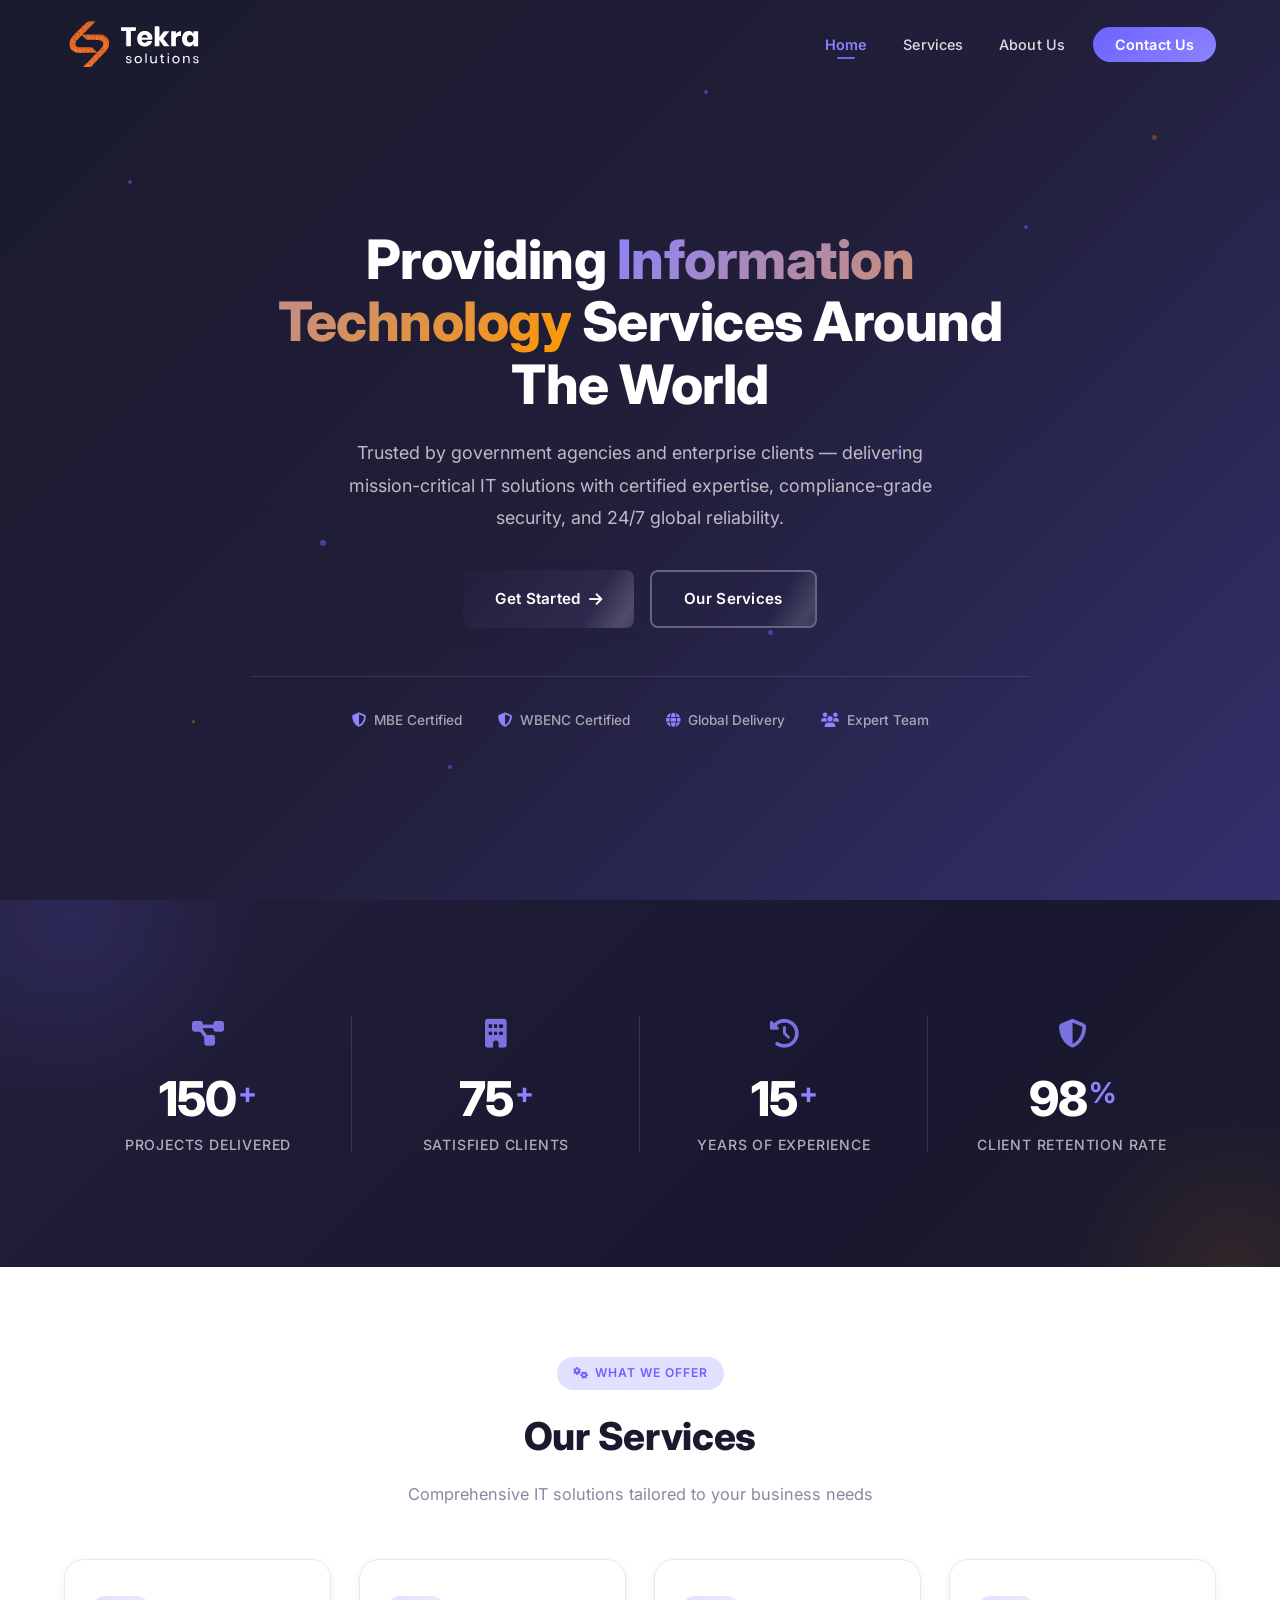
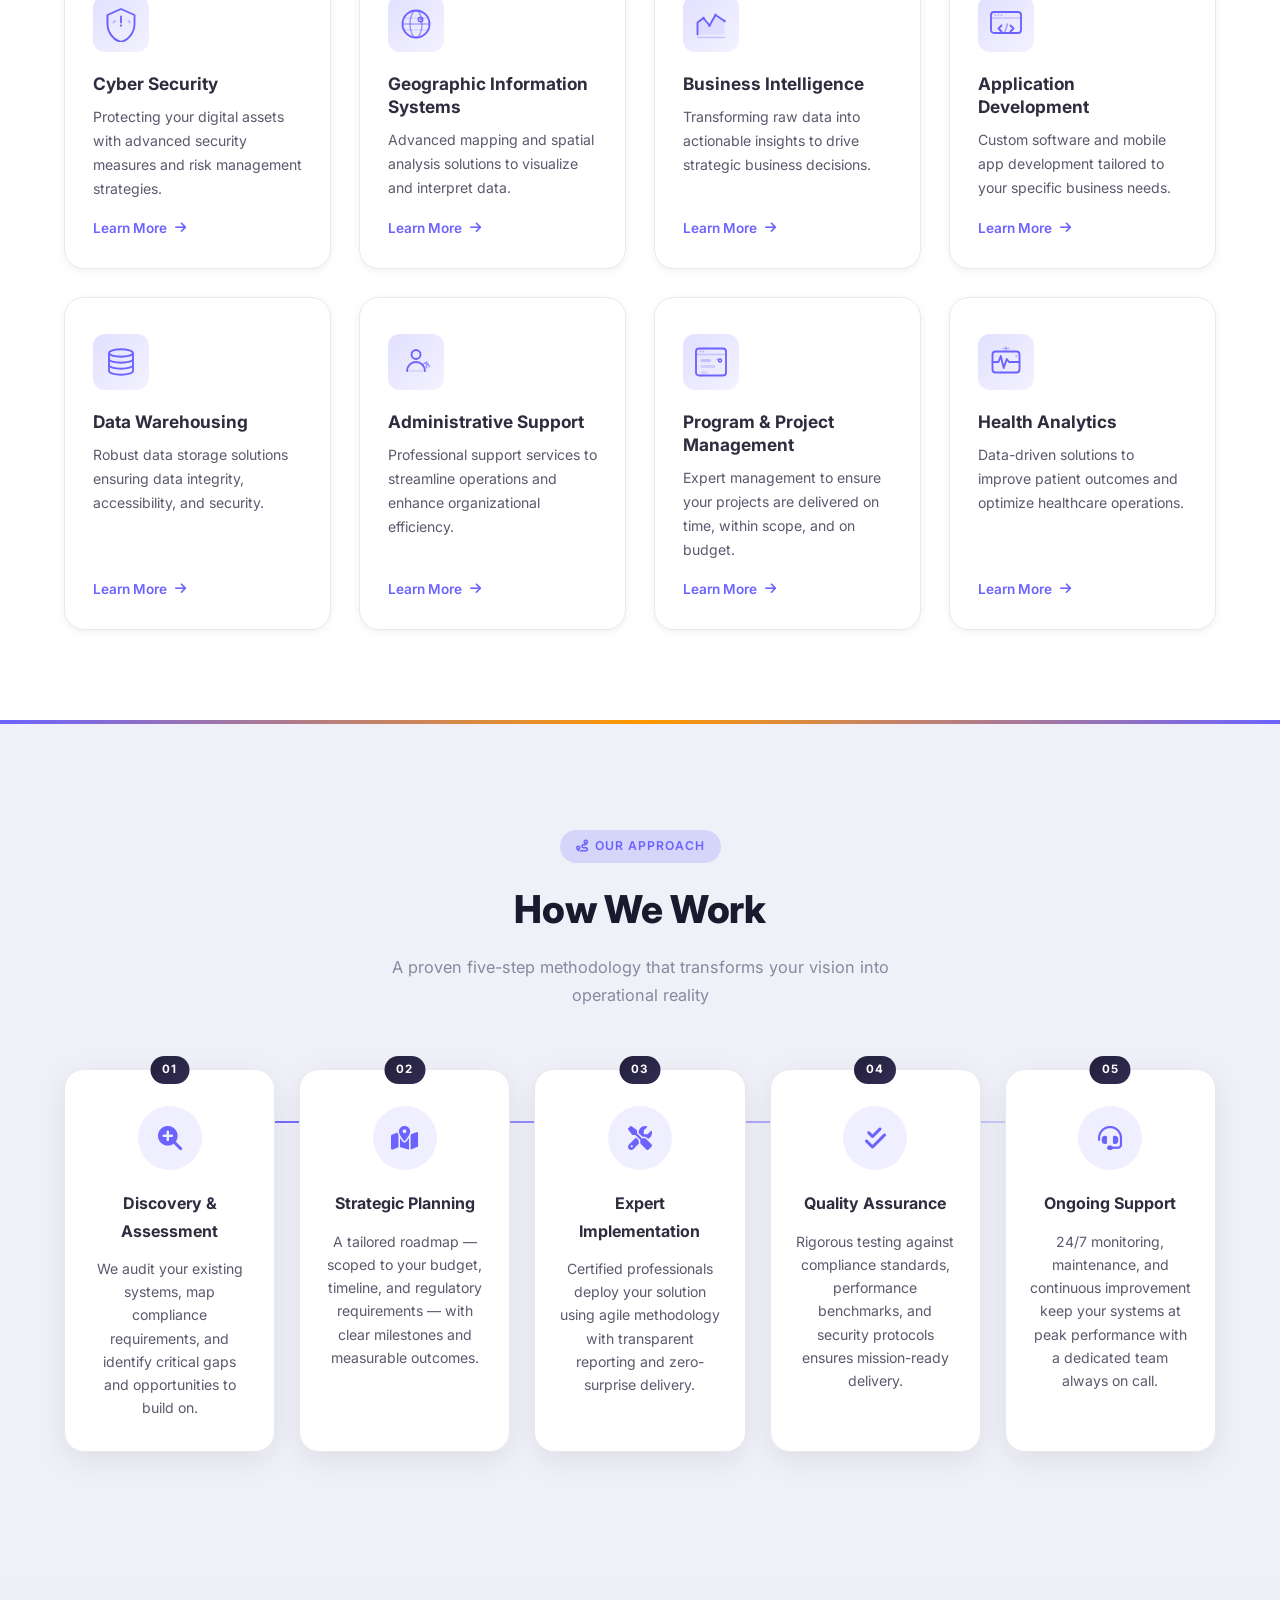
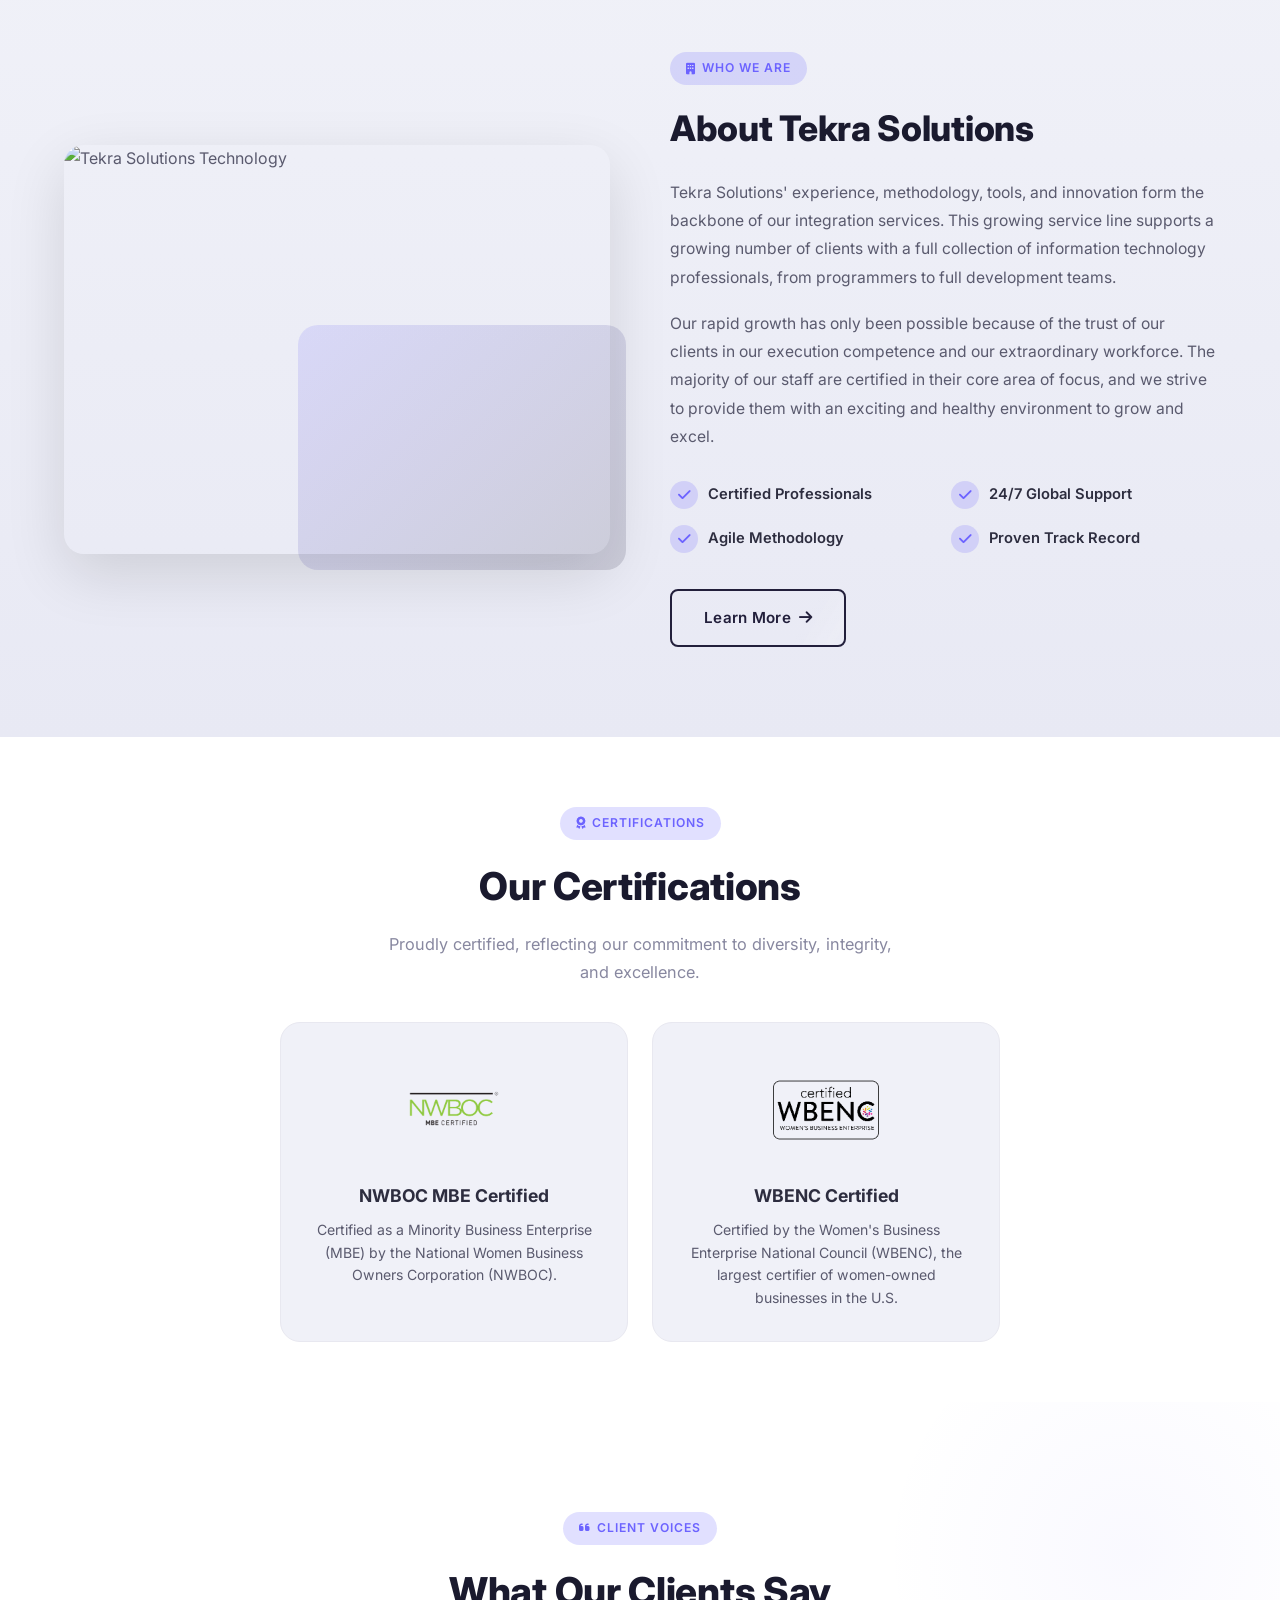
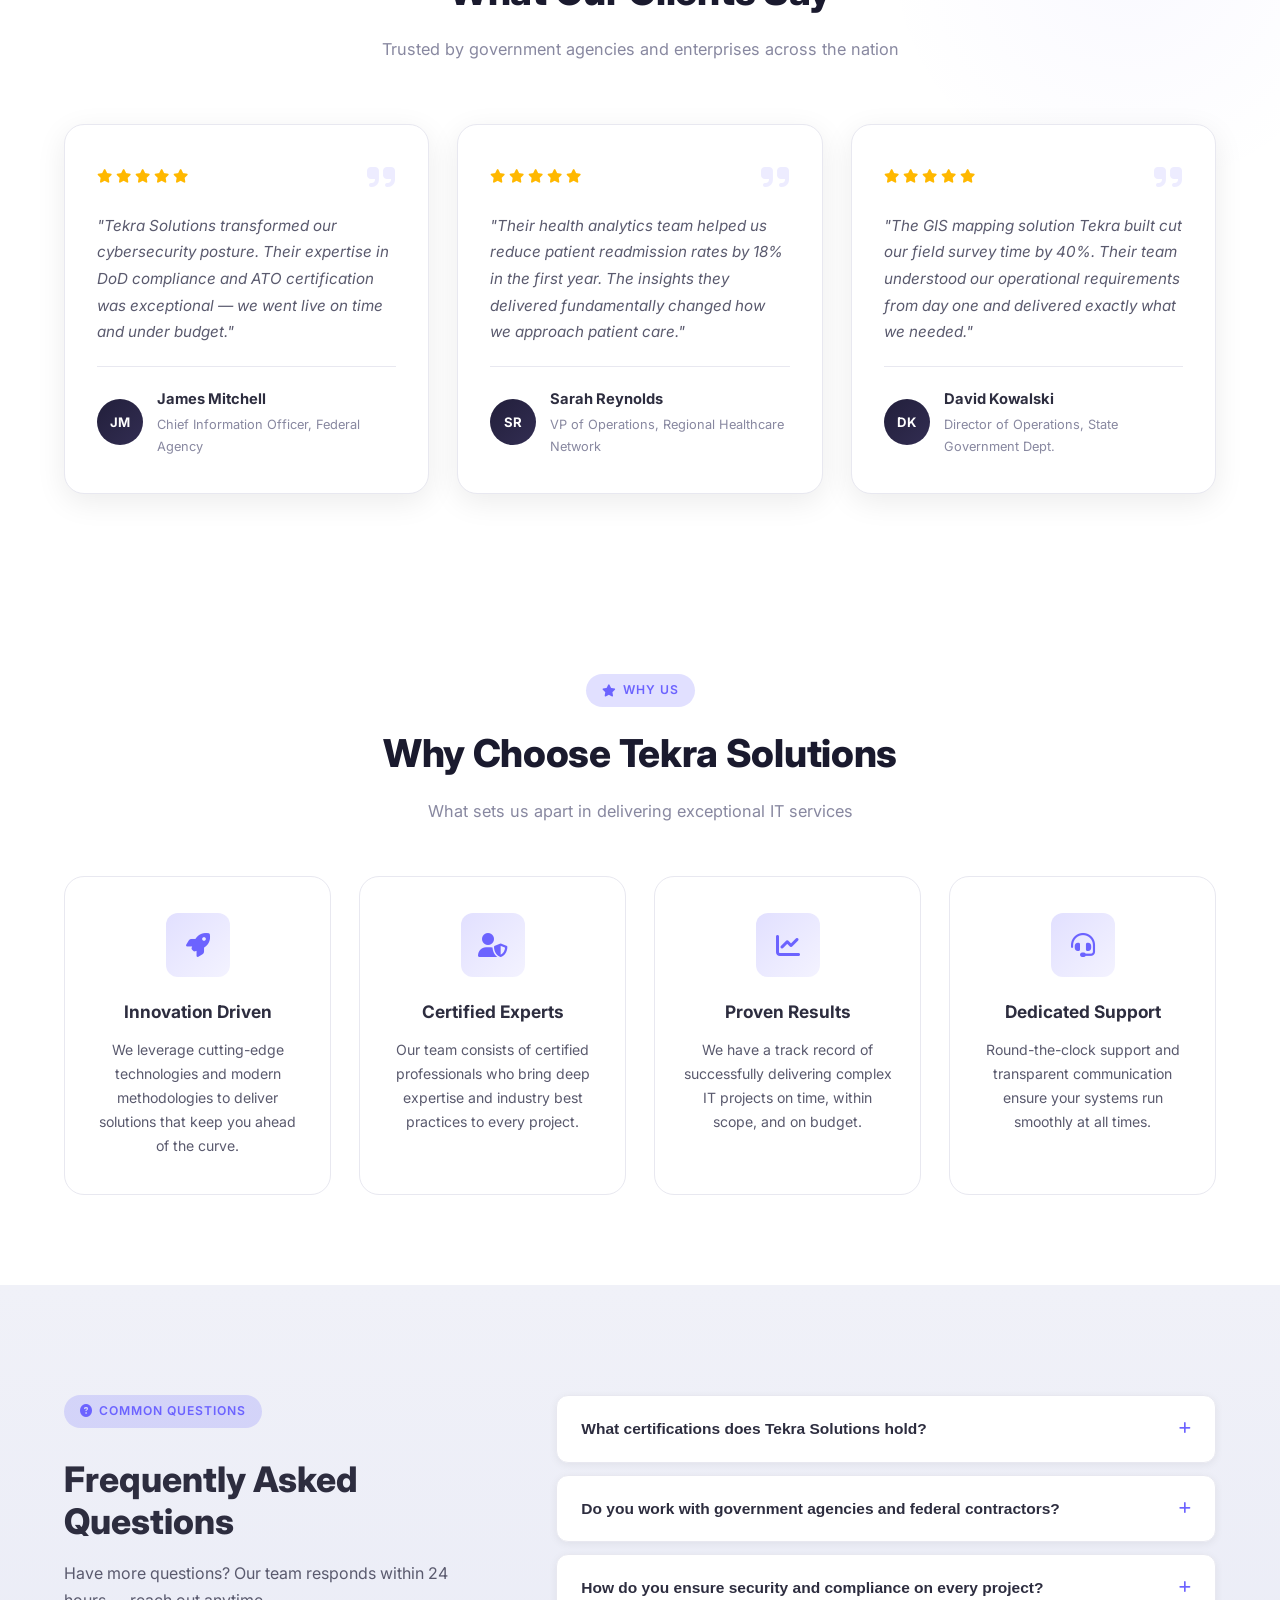
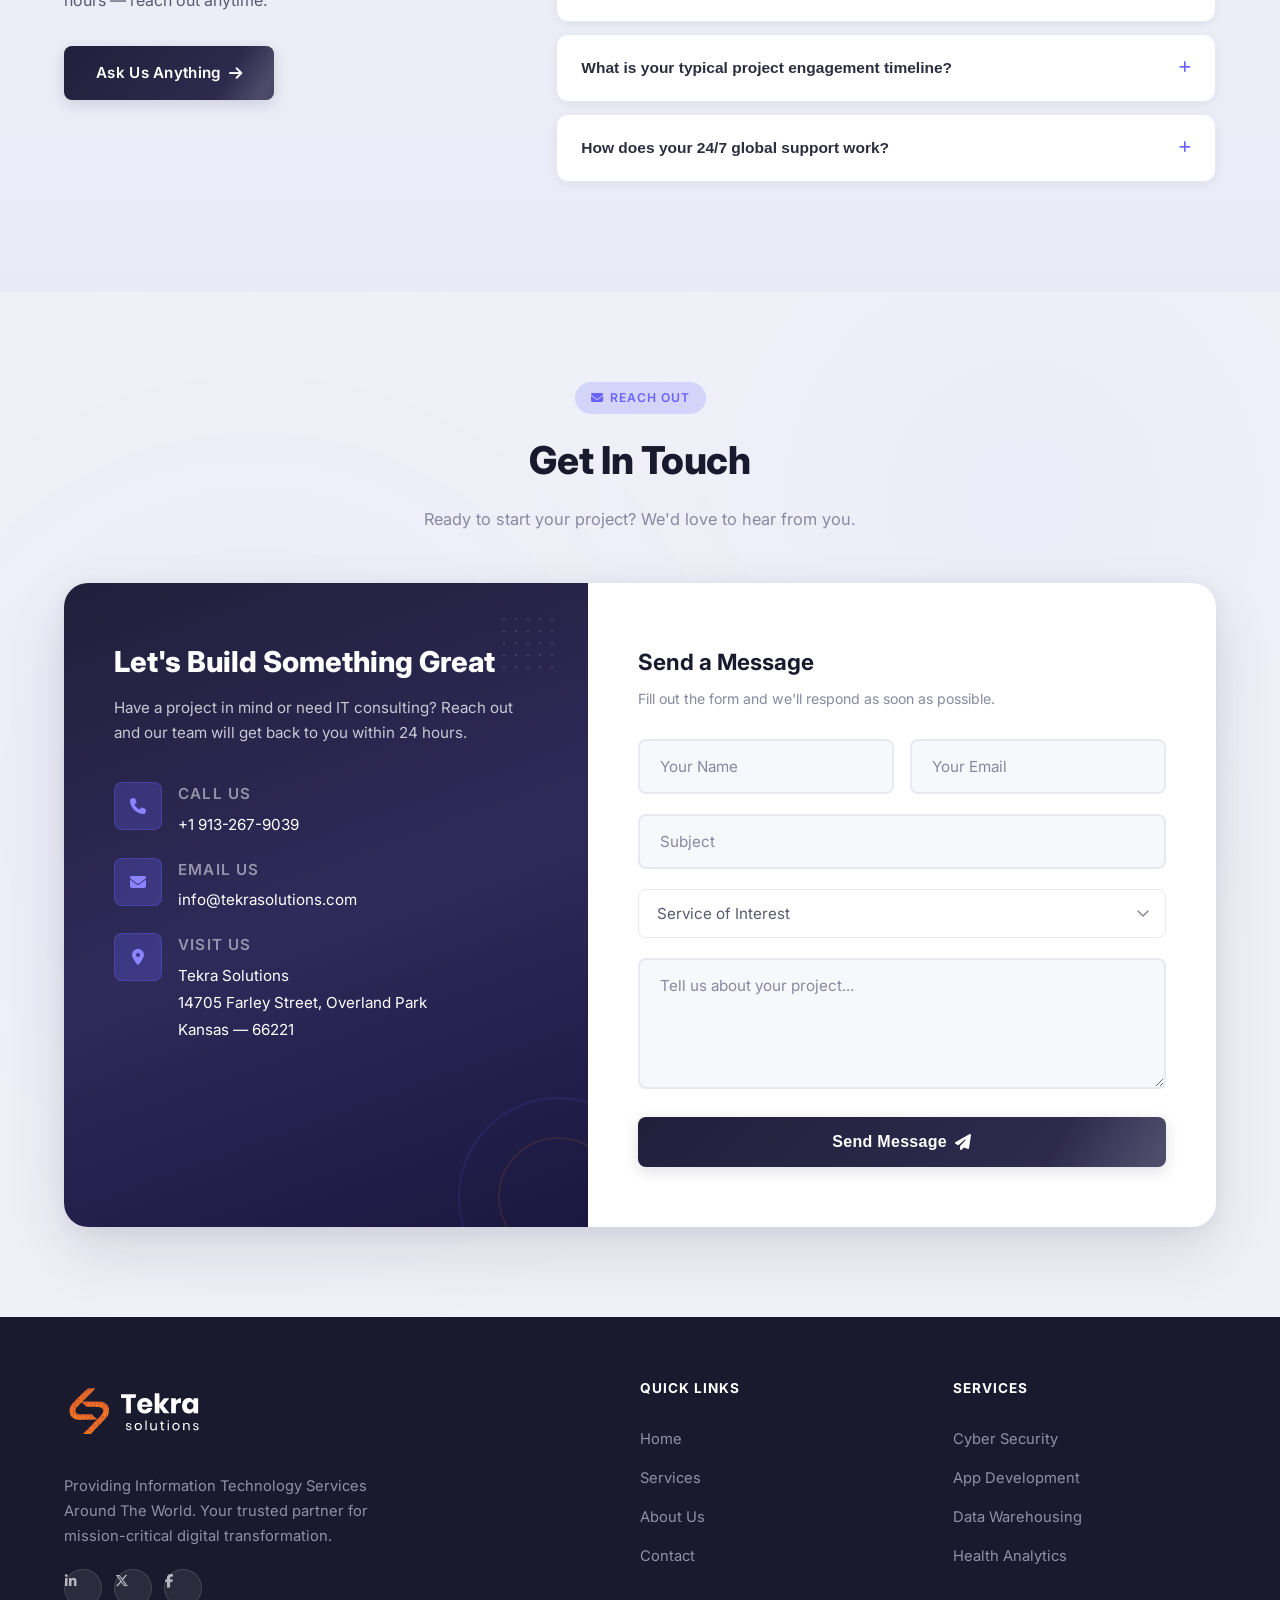
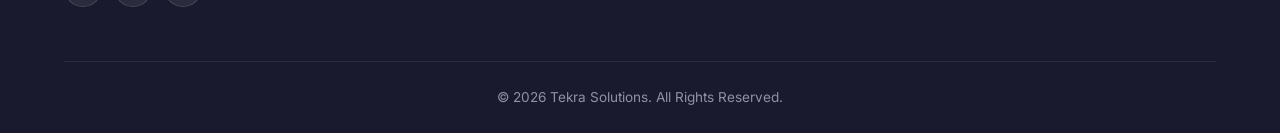
==== commit 74bf26a3: "Improve SEO, accessibility, and performance across the site SEO: - Add robots.txt and sitemap.xml (9" ====
--- a/index.html
+++ b/index.html
@@ -12,24 +12,76 @@
     <link rel="icon" type="image/png" sizes="32x32" href="images/favicon-32.png">
     <link rel="apple-touch-icon" sizes="180x180" href="images/apple-touch-icon.png">
 
+    <link rel="canonical" href="https://www.tekrasolution.com/">
+
     <!-- Open Graph Meta Tags -->
+    <meta property="og:type" content="website">
+    <meta property="og:url" content="https://www.tekrasolution.com/">
     <meta property="og:title" content="Tekra Solutions — IT Services Worldwide">
     <meta property="og:description" content="We deliver innovative tech solutions to help your business grow and succeed in the digital age.">
-    <meta property="og:type" content="website">
-    <meta property="og:image" content="images/favicon.png">
+    <meta property="og:image" content="https://www.tekrasolution.com/images/og-image.png">
+    <meta property="og:image:width" content="1200">
+    <meta property="og:image:height" content="630">
+    <meta property="og:site_name" content="Tekra Solutions">
+
+    <!-- Twitter -->
+    <meta name="twitter:card" content="summary_large_image">
+    <meta name="twitter:title" content="Tekra Solutions — IT Services Worldwide">
+    <meta name="twitter:description" content="We deliver innovative tech solutions to help your business grow and succeed in the digital age.">
+    <meta name="twitter:image" content="https://www.tekrasolution.com/images/og-image.png">
 
     <!-- Google Fonts -->
     <link rel="preconnect" href="https://fonts.googleapis.com">
     <link rel="preconnect" href="https://fonts.gstatic.com" crossorigin>
-    <link href="https://fonts.googleapis.com/css2?family=Inter:wght@300;400;500;600;700;800&display=swap" rel="stylesheet">
+    <link href="https://fonts.googleapis.com/css2?family=Inter:wght@300;400;500;600;700;800&amp;display=swap" rel="stylesheet">
 
     <!-- Font Awesome -->
     <link rel="stylesheet" href="https://cdnjs.cloudflare.com/ajax/libs/font-awesome/6.4.0/css/all.min.css">
+
+
+    <!-- Structured Data -->
+    <script type="application/ld+json">
+    {
+      "@context": "https://schema.org",
+      "@type": "ProfessionalService",
+      "name": "Tekra Solutions",
+      "url": "https://www.tekrasolution.com/",
+      "logo": "https://www.tekrasolution.com/images/tekra-light.svg",
+      "image": "https://www.tekrasolution.com/images/og-image.png",
+      "description": "Tekra Solutions delivers innovative Information Technology services around the world \u2014 Cyber Security, GIS, Business Intelligence, Application Development, and more.",
+      "telephone": "+1-913-267-9039",
+      "email": "info@tekrasolutions.com",
+      "address": {
+        "@type": "PostalAddress",
+        "streetAddress": "14705 Farley Street",
+        "addressLocality": "Overland Park",
+        "addressRegion": "KS",
+        "postalCode": "66221",
+        "addressCountry": "US"
+      },
+      "areaServed": "Worldwide",
+      "hasOfferCatalog": {
+        "@type": "OfferCatalog",
+        "name": "IT Services",
+        "itemListElement": [
+          { "@type": "Offer", "itemOffered": { "@type": "Service", "name": "Cyber Security", "url": "https://www.tekrasolution.com/services/cyber-security.html" } },
+          { "@type": "Offer", "itemOffered": { "@type": "Service", "name": "Geographic Information Systems", "url": "https://www.tekrasolution.com/services/geographic-information-systems.html" } },
+          { "@type": "Offer", "itemOffered": { "@type": "Service", "name": "Business Intelligence Systems", "url": "https://www.tekrasolution.com/services/business-intelligence-systems.html" } },
+          { "@type": "Offer", "itemOffered": { "@type": "Service", "name": "Application Development", "url": "https://www.tekrasolution.com/services/application-development.html" } },
+          { "@type": "Offer", "itemOffered": { "@type": "Service", "name": "Data Warehousing", "url": "https://www.tekrasolution.com/services/data-warehousing.html" } },
+          { "@type": "Offer", "itemOffered": { "@type": "Service", "name": "Health Analytics", "url": "https://www.tekrasolution.com/services/health-analytics.html" } },
+          { "@type": "Offer", "itemOffered": { "@type": "Service", "name": "Program & Project Management", "url": "https://www.tekrasolution.com/services/program-project-management.html" } },
+          { "@type": "Offer", "itemOffered": { "@type": "Service", "name": "Administrative Support", "url": "https://www.tekrasolution.com/services/administrative-support.html" } }
+        ]
+      }
+    }
+    </script>
 
     <!-- Custom CSS -->
     <link rel="stylesheet" href="styles.css">
 </head>
 <body>
+    <a href="#main-content" class="skip-link">Skip to main content</a>
 
     <!-- Scroll Progress Bar -->
     <div class="scroll-progress" id="scrollProgress"></div>
@@ -38,15 +90,15 @@
     <nav class="navbar" id="navbar">
         <div class="container">
             <a href="index.html" class="logo">
-                <img src="images/tekra-light.svg" alt="Tekra Solutions" class="logo-light">
-                <img src="images/tekra-dark.svg" alt="Tekra Solutions" class="logo-dark">
+                <img src="images/tekra-light.svg" alt="Tekra Solutions" class="logo-light" width="143" height="70">
+                <img src="images/tekra-dark.svg" alt="Tekra Solutions" class="logo-dark" width="143" height="70">
             </a>
-            <button class="menu-toggle" id="mobile-menu" aria-label="Toggle navigation">
+            <button class="menu-toggle" id="mobile-menu" aria-label="Toggle navigation" aria-expanded="false" aria-controls="nav-menu">
                 <span class="bar"></span>
                 <span class="bar"></span>
                 <span class="bar"></span>
             </button>
-            <ul class="nav-menu">
+            <ul class="nav-menu" id="nav-menu">
                 <li><a href="#home" class="nav-link">Home</a></li>
                 <li><a href="#services" class="nav-link">Services</a></li>
                 <li><a href="#about" class="nav-link">About Us</a></li>
@@ -54,6 +106,8 @@
             </ul>
         </div>
     </nav>
+
+    <main id="main-content">
 
     <!-- Hero Section -->
     <section id="home" class="hero">
@@ -329,7 +383,7 @@
         <div class="container about-content">
             <div class="about-image reveal-left">
                 <div class="about-image-wrapper">
-                    <img src="https://images.unsplash.com/photo-1518770660439-4636190af475?auto=format&fit=crop&w=800&q=80" alt="Tekra Solutions Technology" class="about-img">
+                    <img src="https://images.unsplash.com/photo-1518770660439-4636190af475?auto=format&amp;fit=crop&amp;w=800&amp;q=80" alt="Tekra Solutions Technology" class="about-img" width="800" height="533" loading="lazy" decoding="async">
                     <div class="about-image-accent"></div>
                 </div>
             </div>
@@ -369,14 +423,14 @@
             <div class="certifications-grid reveal">
                 <div class="certification-card">
                     <div class="certification-image">
-                        <img src="images/NWBOC%20MBE%20CERTIFIED.png" alt="NWBOC MBE Certified">
+                        <img src="images/nwboc-mbe-certified.png" alt="NWBOC MBE Certified" width="330" height="173" loading="lazy" decoding="async">
                     </div>
                     <h3>NWBOC MBE Certified</h3>
                     <p>Certified as a Minority Business Enterprise (MBE) by the National Women Business Owners Corporation (NWBOC).</p>
                 </div>
                 <div class="certification-card">
                     <div class="certification-image">
-                        <img src="images/wbenc-certified.png" alt="WBENC Certified">
+                        <img src="images/wbenc-certified.png" alt="WBENC Certified" width="330" height="187" loading="lazy" decoding="async">
                     </div>
                     <h3>WBENC Certified</h3>
                     <p>Certified by the Women's Business Enterprise National Council (WBENC), the largest certifier of women-owned businesses in the U.S.</p>
@@ -641,12 +695,15 @@
     </section>
 
     <!-- Footer -->
-    <footer>
+    
+    </main>
+
+<footer>
         <div class="container">
             <div class="footer-content">
                 <div class="footer-logo">
                     <a href="#">
-                        <img src="images/tekra-light.svg" alt="Tekra Solutions">
+                        <img src="images/tekra-light.svg" alt="Tekra Solutions" width="143" height="70">
                     </a>
                     <p>Providing Information Technology Services Around The World. Your trusted partner for mission-critical digital transformation.</p>
                     <div class="footer-social">
--- a/styles.css
+++ b/styles.css
@@ -2375,3 +2375,23 @@
         font-size: 2rem;
     }
 }
+
+/* === Skip to content (keyboard accessibility) === */
+.skip-link {
+    position: absolute;
+    top: -100px;
+    left: 16px;
+    z-index: 10000;
+    padding: 12px 20px;
+    background: var(--accent);
+    color: var(--white);
+    font-weight: 600;
+    border-radius: var(--radius-sm);
+    text-decoration: none;
+    transition: top 0.2s ease;
+}
+.skip-link:focus {
+    top: 16px;
+    outline: 3px solid var(--white);
+    outline-offset: 2px;
+}
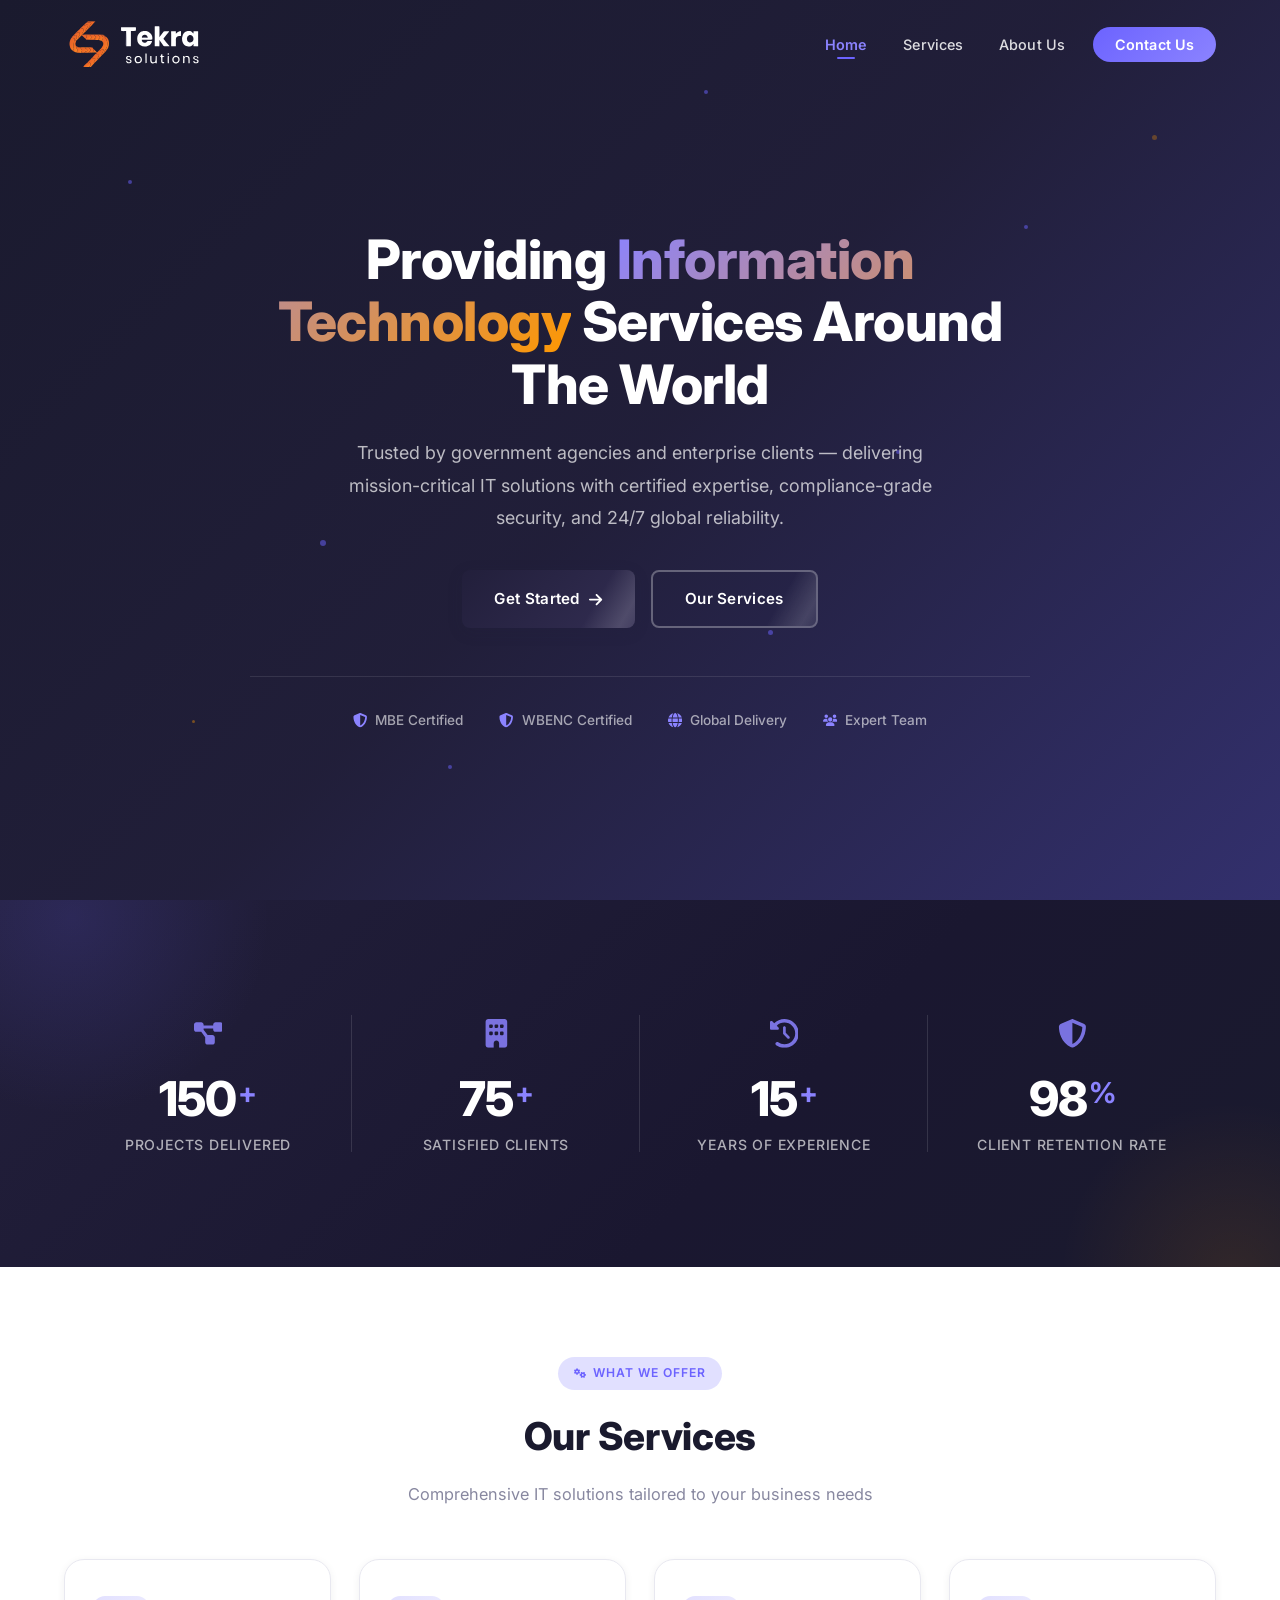
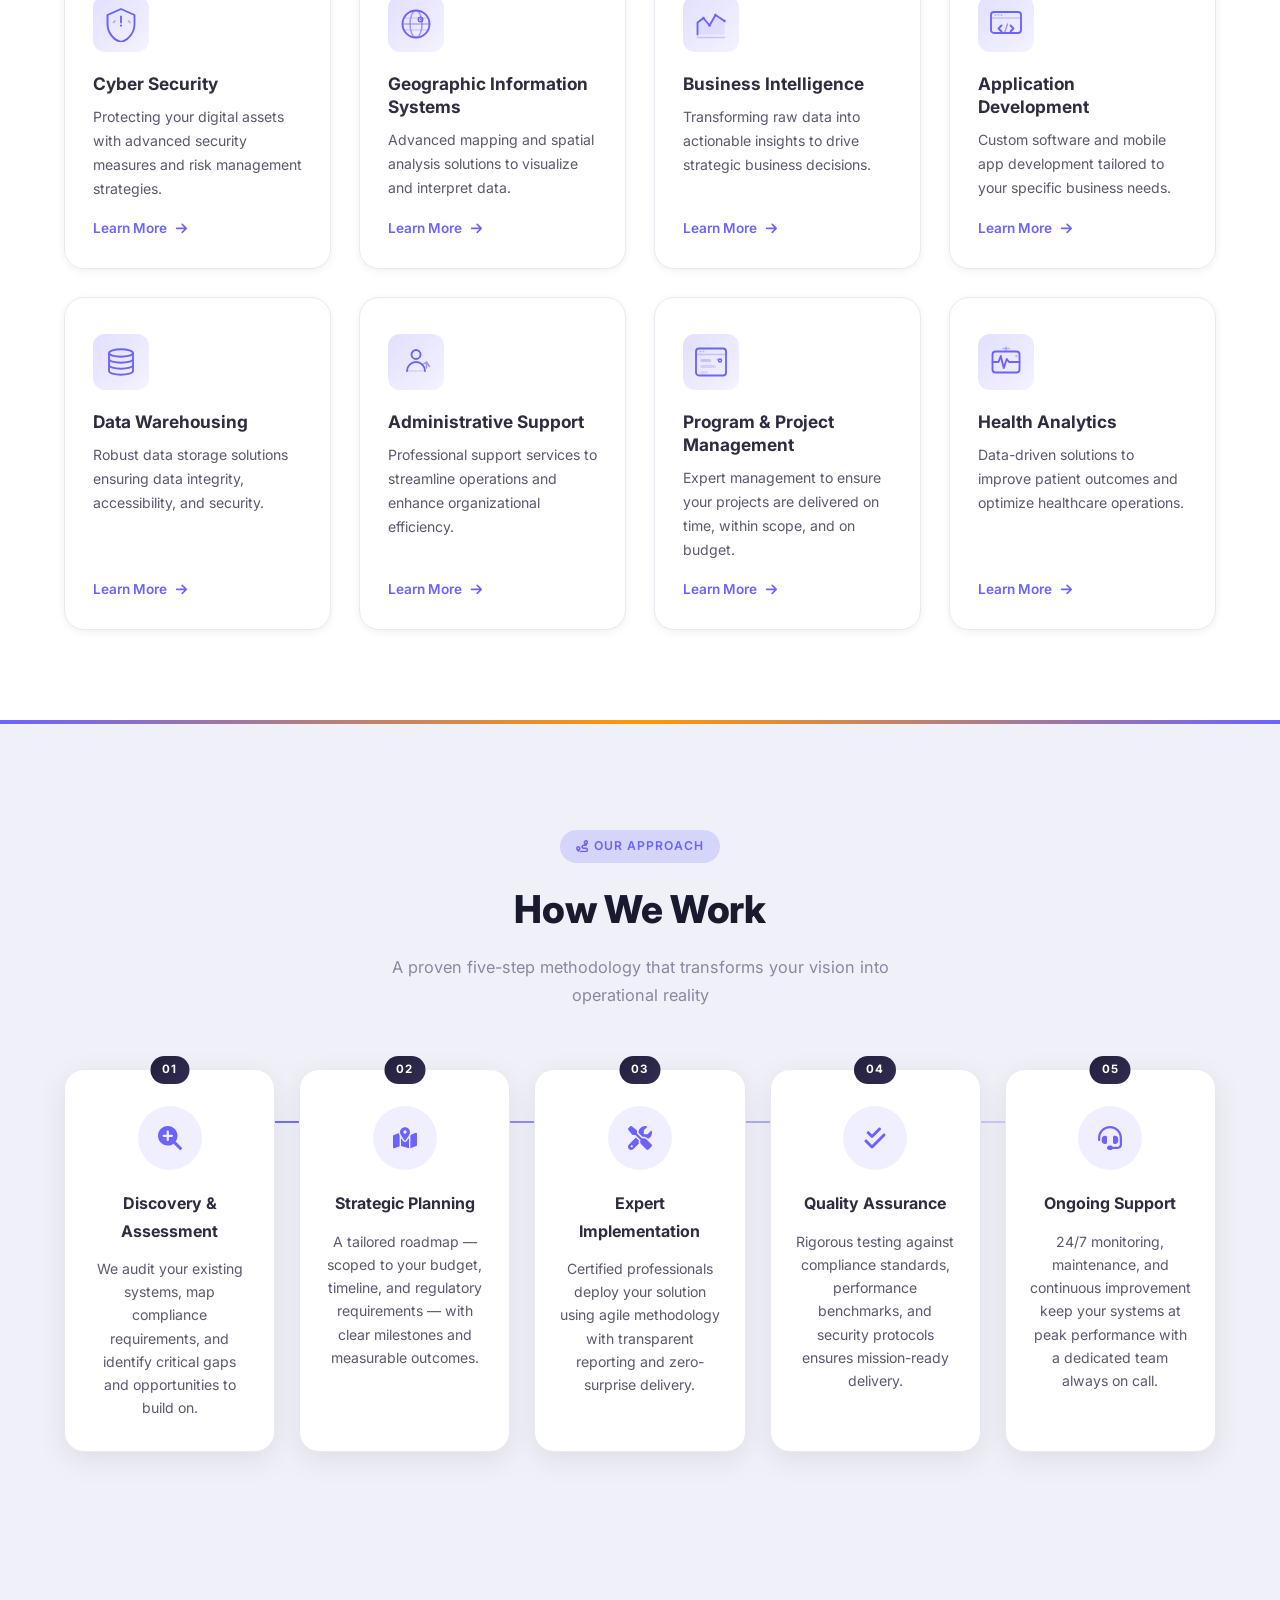
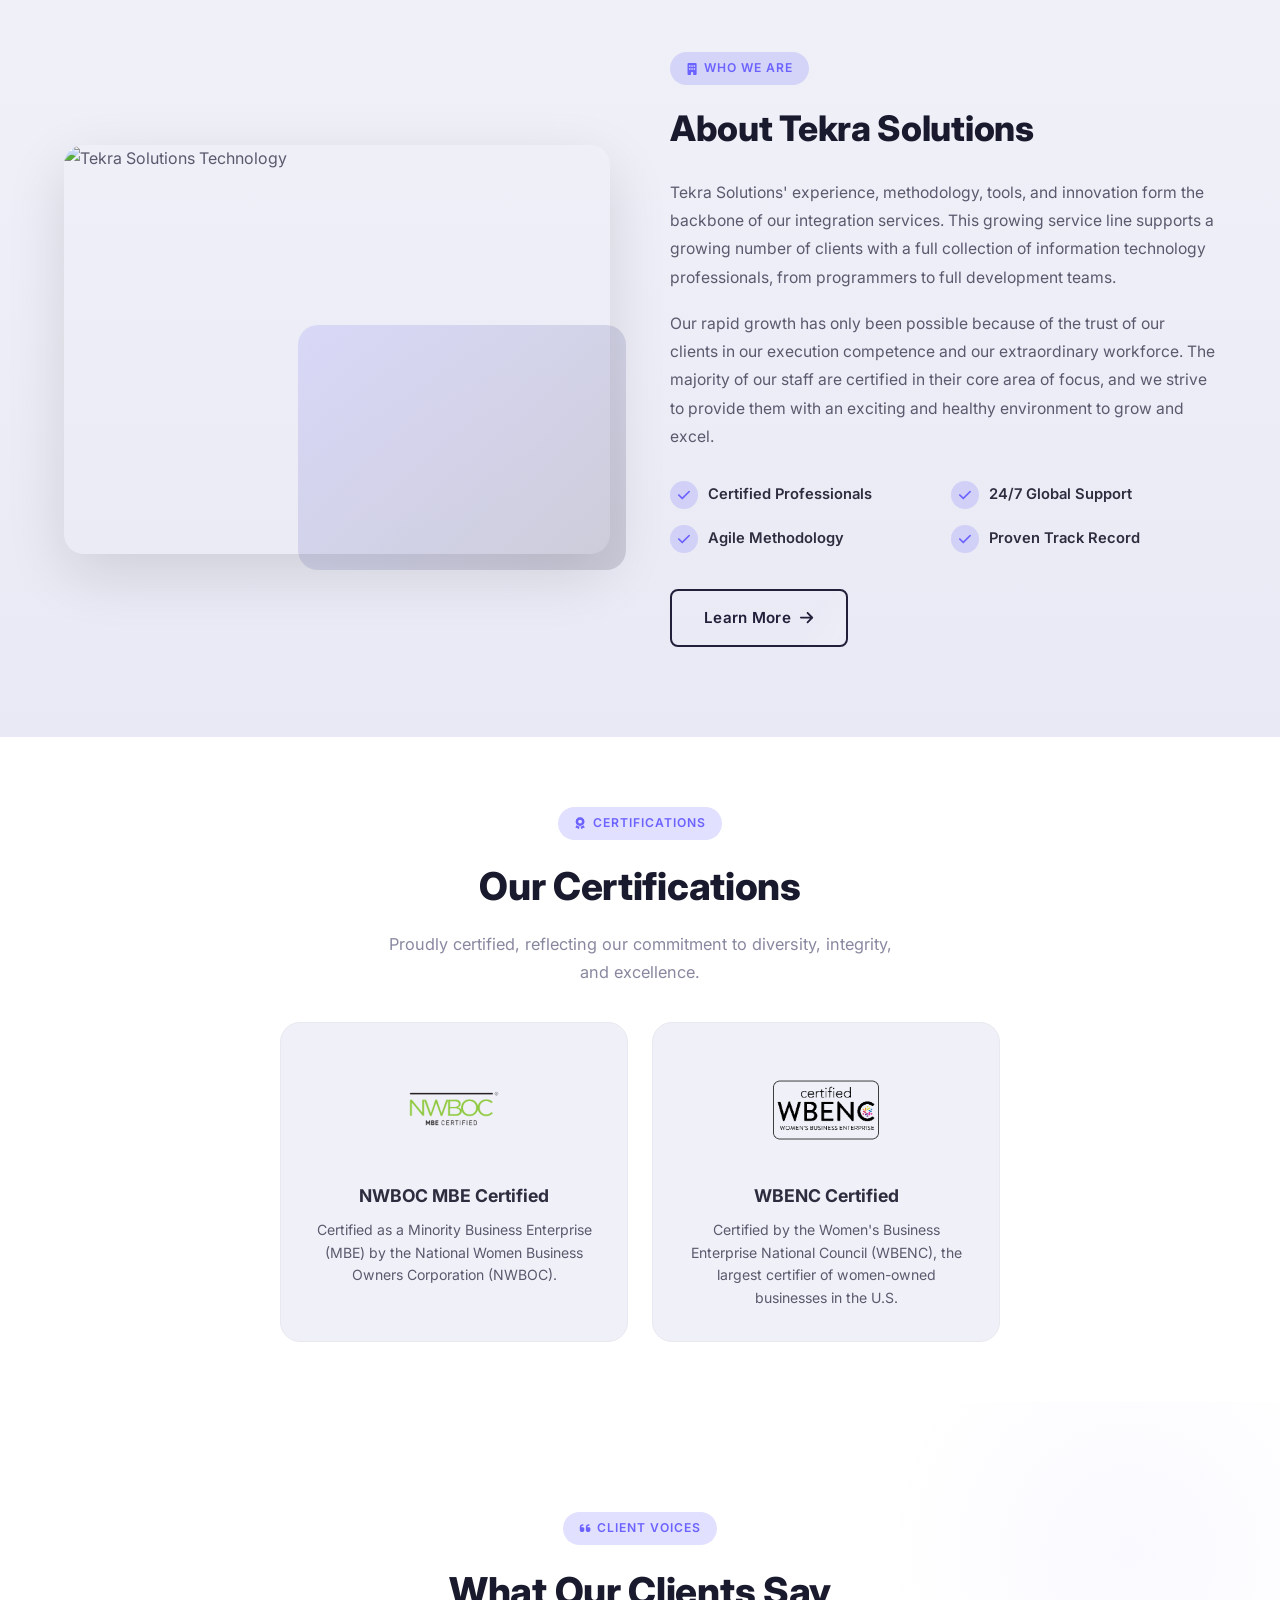
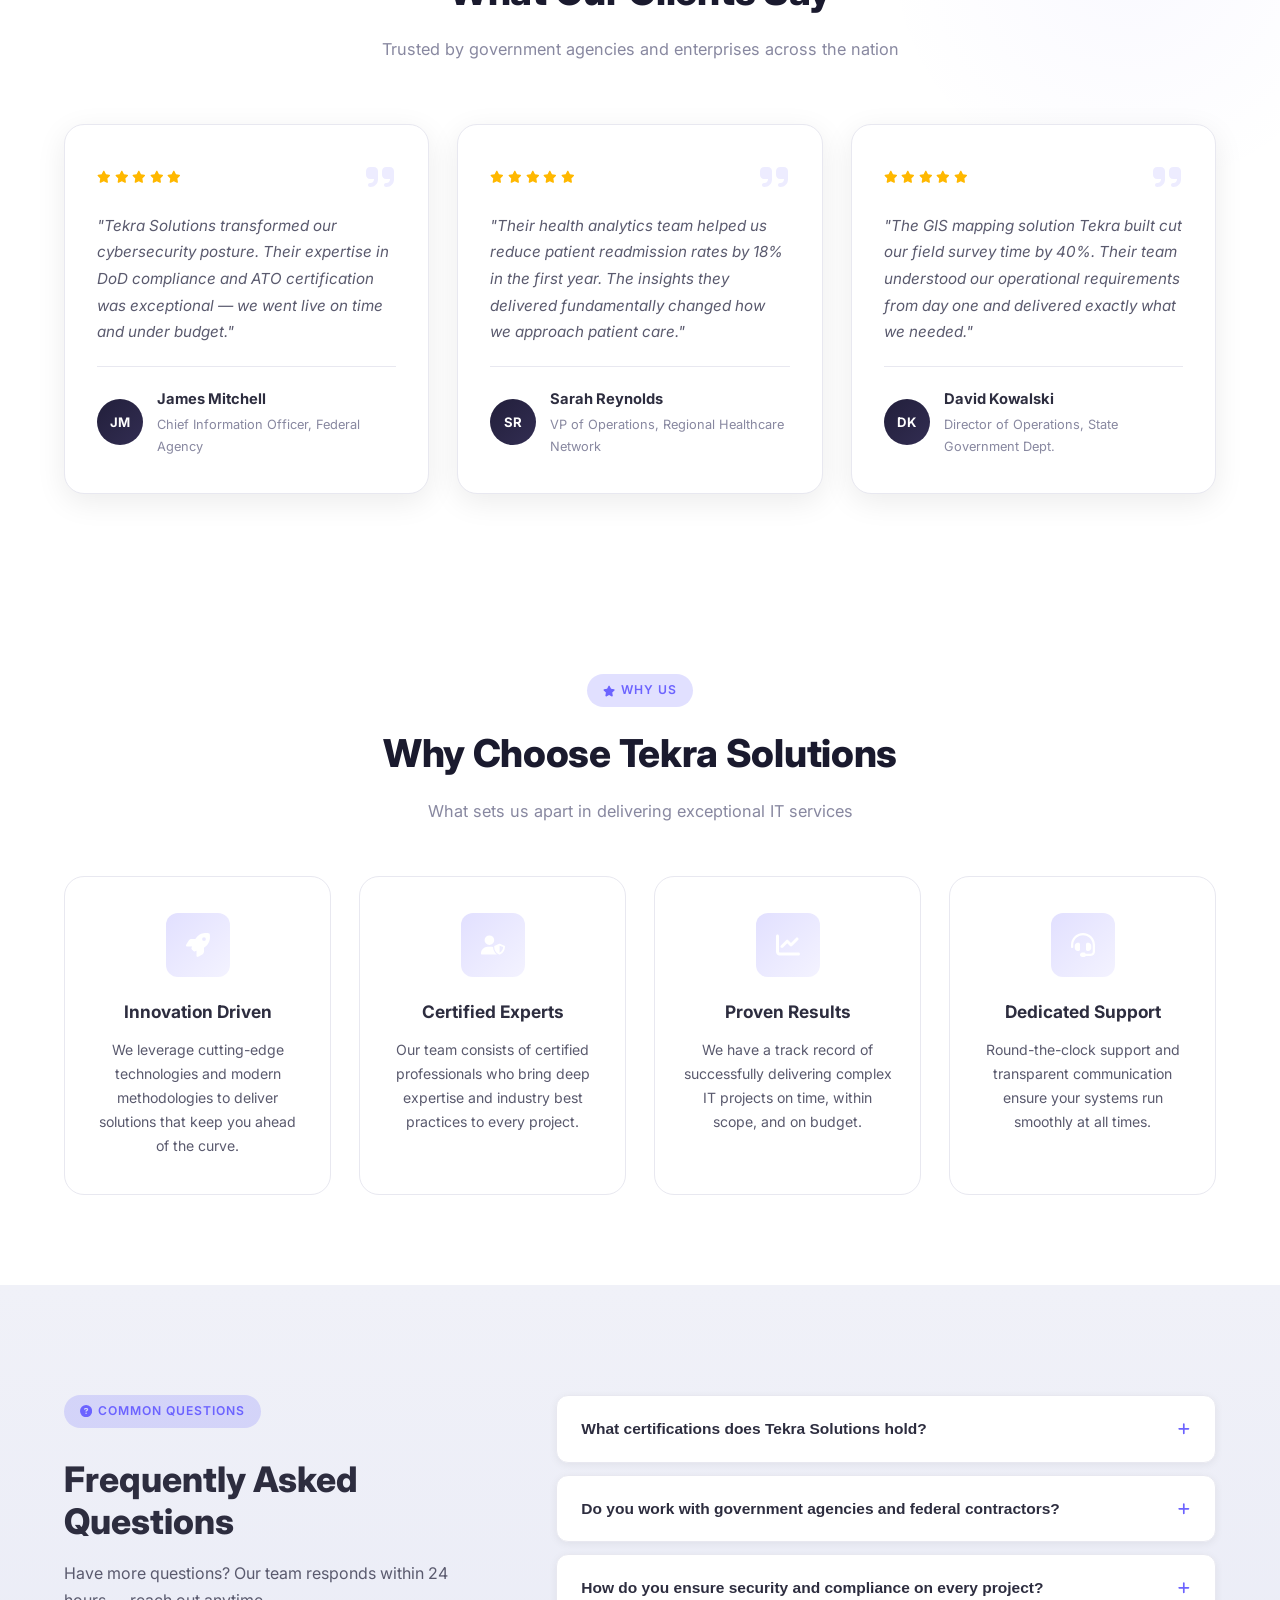
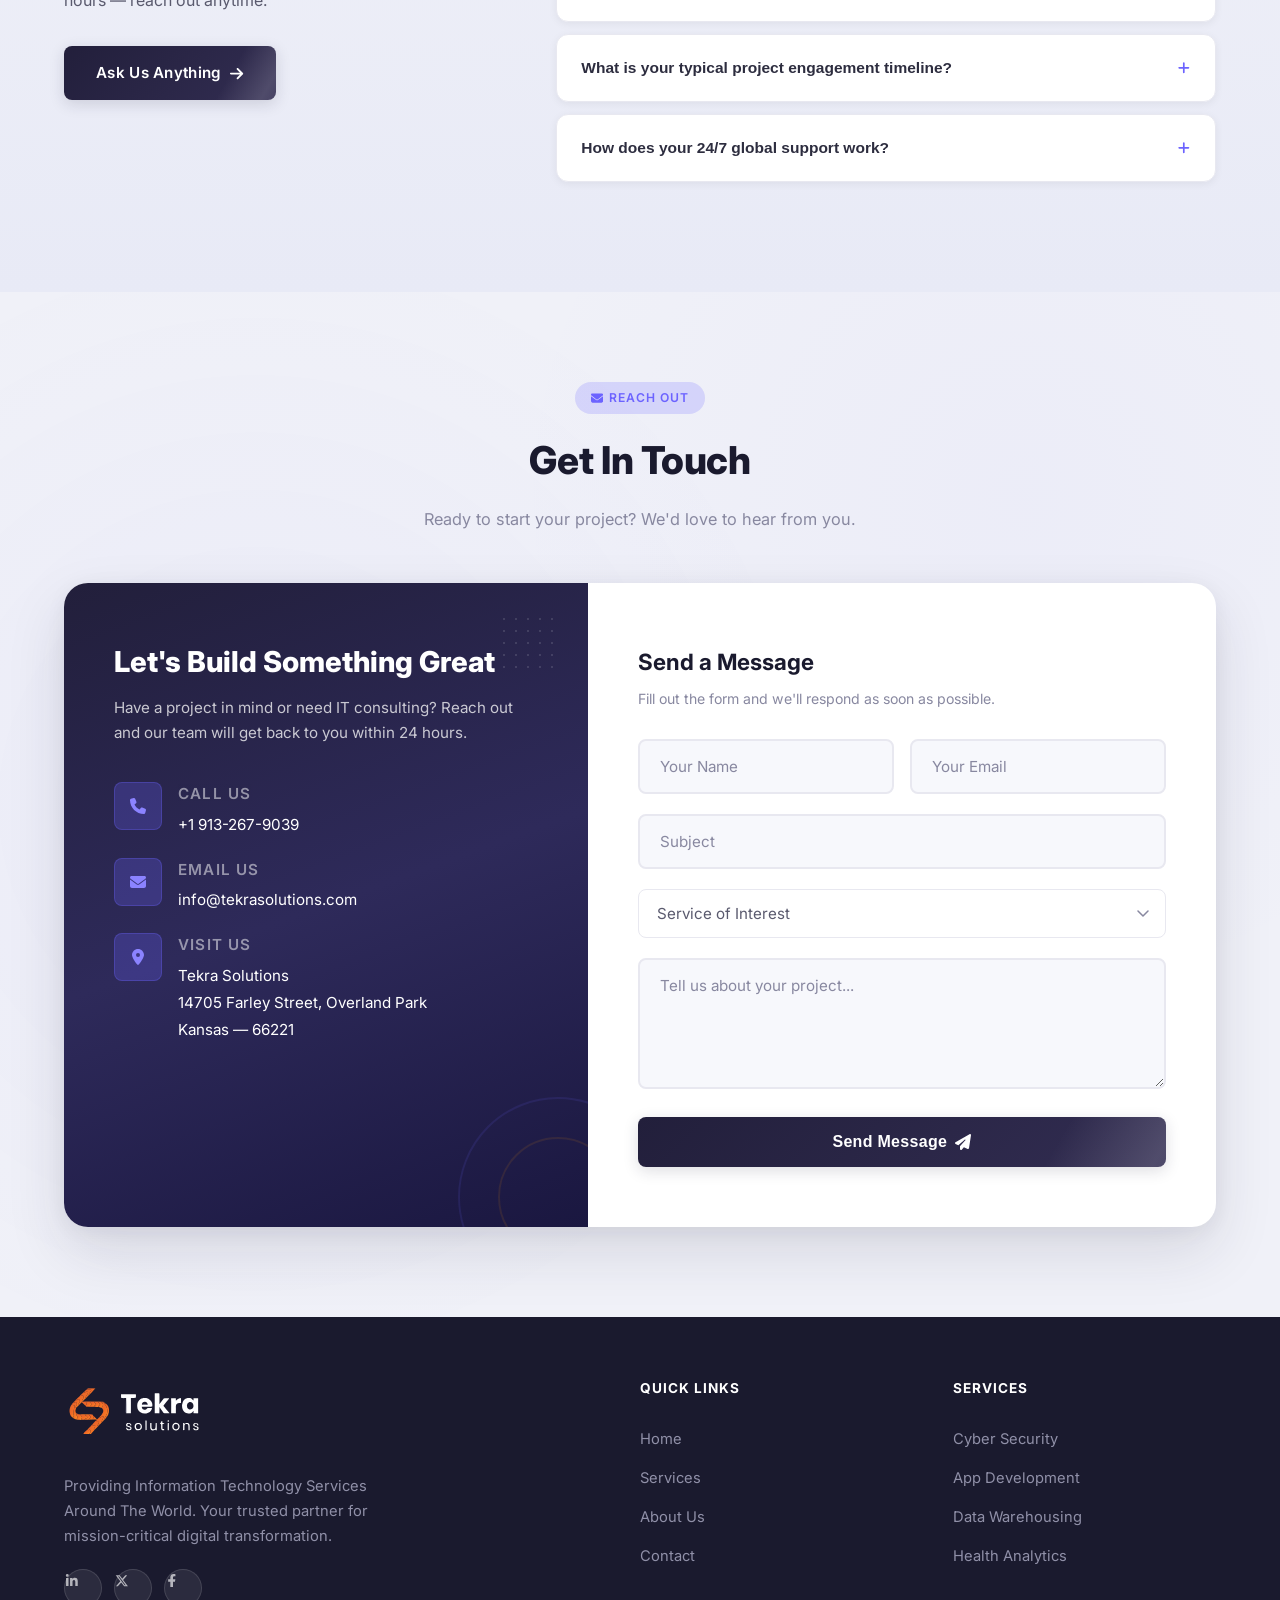
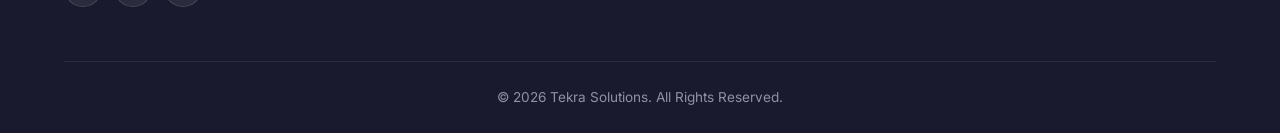
==== commit 317f7535: "Replace Font Awesome with a self-hosted SVG icon sprite Font Awesome cost ~360KB (102KB CSS + 150KB " ====
--- a/index.html
+++ b/index.html
@@ -34,9 +34,6 @@
     <link rel="preconnect" href="https://fonts.googleapis.com">
     <link rel="preconnect" href="https://fonts.gstatic.com" crossorigin>
     <link href="https://fonts.googleapis.com/css2?family=Inter:wght@300;400;500;600;700;800&amp;display=swap" rel="stylesheet">
-
-    <!-- Font Awesome -->
-    <link rel="stylesheet" href="https://cdnjs.cloudflare.com/ajax/libs/font-awesome/6.4.0/css/all.min.css">
 
 
     <!-- Structured Data -->
@@ -121,24 +118,24 @@
                 <h1>Providing <span>Information Technology</span> Services Around The World</h1>
                 <p>Trusted by government agencies and enterprise clients — delivering mission-critical IT solutions with certified expertise, compliance-grade security, and 24/7 global reliability.</p>
                 <div class="hero-buttons">
-                    <a href="#contact" class="btn btn-primary">Get Started <i class="fas fa-arrow-right"></i></a>
+                    <a href="#contact" class="btn btn-primary">Get Started <svg class="icon" aria-hidden="true" focusable="false"><use href="images/icons.svg#i-arrow-right"></use></svg></a>
                     <a href="#services" class="btn btn-secondary btn-secondary-hero">Our Services</a>
                 </div>
                 <div class="hero-trust">
                     <div class="hero-trust-item">
-                        <i class="fas fa-shield-halved"></i>
+                        <svg class="icon" aria-hidden="true" focusable="false"><use href="images/icons.svg#i-shield-halved"></use></svg>
                         <span>MBE Certified</span>
                     </div>
                     <div class="hero-trust-item">
-                        <i class="fas fa-shield-halved"></i>
+                        <svg class="icon" aria-hidden="true" focusable="false"><use href="images/icons.svg#i-shield-halved"></use></svg>
                         <span>WBENC Certified</span>
                     </div>
                     <div class="hero-trust-item">
-                        <i class="fas fa-globe"></i>
+                        <svg class="icon" aria-hidden="true" focusable="false"><use href="images/icons.svg#i-globe"></use></svg>
                         <span>Global Delivery</span>
                     </div>
                     <div class="hero-trust-item">
-                        <i class="fas fa-users"></i>
+                        <svg class="icon" aria-hidden="true" focusable="false"><use href="images/icons.svg#i-users"></use></svg>
                         <span>Expert Team</span>
                     </div>
                 </div>
@@ -151,22 +148,22 @@
         <div class="container">
             <div class="stats-grid">
                 <div class="stat-item">
-                    <div class="stat-icon"><i class="fas fa-project-diagram"></i></div>
+                    <div class="stat-icon"><svg class="icon" aria-hidden="true" focusable="false"><use href="images/icons.svg#i-project-diagram"></use></svg></div>
                     <div class="stat-value"><span class="stat-number" data-target="150">0</span><span class="stat-suffix">+</span></div>
                     <div class="stat-label">Projects Delivered</div>
                 </div>
                 <div class="stat-item">
-                    <div class="stat-icon"><i class="fas fa-building"></i></div>
+                    <div class="stat-icon"><svg class="icon" aria-hidden="true" focusable="false"><use href="images/icons.svg#i-building"></use></svg></div>
                     <div class="stat-value"><span class="stat-number" data-target="75">0</span><span class="stat-suffix">+</span></div>
                     <div class="stat-label">Satisfied Clients</div>
                 </div>
                 <div class="stat-item">
-                    <div class="stat-icon"><i class="fas fa-history"></i></div>
+                    <div class="stat-icon"><svg class="icon" aria-hidden="true" focusable="false"><use href="images/icons.svg#i-history"></use></svg></div>
                     <div class="stat-value"><span class="stat-number" data-target="15">0</span><span class="stat-suffix">+</span></div>
                     <div class="stat-label">Years of Experience</div>
                 </div>
                 <div class="stat-item">
-                    <div class="stat-icon"><i class="fas fa-shield-halved"></i></div>
+                    <div class="stat-icon"><svg class="icon" aria-hidden="true" focusable="false"><use href="images/icons.svg#i-shield-halved"></use></svg></div>
                     <div class="stat-value"><span class="stat-number" data-target="98">0</span><span class="stat-suffix">%</span></div>
                     <div class="stat-label">Client Retention Rate</div>
                 </div>
@@ -178,7 +175,7 @@
     <section id="services" class="services">
         <div class="container">
             <div class="section-header reveal">
-                <div class="section-tag"><i class="fas fa-cogs"></i> What We Offer</div>
+                <div class="section-tag"><svg class="icon" aria-hidden="true" focusable="false"><use href="images/icons.svg#i-cogs"></use></svg> What We Offer</div>
                 <h2>Our Services</h2>
                 <p>Comprehensive IT solutions tailored to your business needs</p>
             </div>
@@ -197,7 +194,7 @@
                         <h3>Cyber Security</h3>
                         <p>Protecting your digital assets with advanced security measures and risk management strategies.</p>
                     </div>
-                    <div class="card-footer"><span>Learn More</span><i class="fas fa-arrow-right"></i></div>
+                    <div class="card-footer"><span>Learn More</span><svg class="icon" aria-hidden="true" focusable="false"><use href="images/icons.svg#i-arrow-right"></use></svg></div>
                 </a>
                 <a href="services/geographic-information-systems.html" class="service-card reveal">
                     <div class="card-icon">
@@ -214,7 +211,7 @@
                         <h3>Geographic Information Systems</h3>
                         <p>Advanced mapping and spatial analysis solutions to visualize and interpret data.</p>
                     </div>
-                    <div class="card-footer"><span>Learn More</span><i class="fas fa-arrow-right"></i></div>
+                    <div class="card-footer"><span>Learn More</span><svg class="icon" aria-hidden="true" focusable="false"><use href="images/icons.svg#i-arrow-right"></use></svg></div>
                 </a>
                 <a href="services/business-intelligence-systems.html" class="service-card reveal">
                     <div class="card-icon">
@@ -232,7 +229,7 @@
                         <h3>Business Intelligence</h3>
                         <p>Transforming raw data into actionable insights to drive strategic business decisions.</p>
                     </div>
-                    <div class="card-footer"><span>Learn More</span><i class="fas fa-arrow-right"></i></div>
+                    <div class="card-footer"><span>Learn More</span><svg class="icon" aria-hidden="true" focusable="false"><use href="images/icons.svg#i-arrow-right"></use></svg></div>
                 </a>
                 <a href="services/application-development.html" class="service-card reveal">
                     <div class="card-icon">
@@ -251,7 +248,7 @@
                         <h3>Application Development</h3>
                         <p>Custom software and mobile app development tailored to your specific business needs.</p>
                     </div>
-                    <div class="card-footer"><span>Learn More</span><i class="fas fa-arrow-right"></i></div>
+                    <div class="card-footer"><span>Learn More</span><svg class="icon" aria-hidden="true" focusable="false"><use href="images/icons.svg#i-arrow-right"></use></svg></div>
                 </a>
                 <a href="services/data-warehousing.html" class="service-card reveal">
                     <div class="card-icon">
@@ -268,7 +265,7 @@
                         <h3>Data Warehousing</h3>
                         <p>Robust data storage solutions ensuring data integrity, accessibility, and security.</p>
                     </div>
-                    <div class="card-footer"><span>Learn More</span><i class="fas fa-arrow-right"></i></div>
+                    <div class="card-footer"><span>Learn More</span><svg class="icon" aria-hidden="true" focusable="false"><use href="images/icons.svg#i-arrow-right"></use></svg></div>
                 </a>
                 <a href="services/administrative-support.html" class="service-card reveal">
                     <div class="card-icon">
@@ -283,7 +280,7 @@
                         <h3>Administrative Support</h3>
                         <p>Professional support services to streamline operations and enhance organizational efficiency.</p>
                     </div>
-                    <div class="card-footer"><span>Learn More</span><i class="fas fa-arrow-right"></i></div>
+                    <div class="card-footer"><span>Learn More</span><svg class="icon" aria-hidden="true" focusable="false"><use href="images/icons.svg#i-arrow-right"></use></svg></div>
                 </a>
                 <a href="services/program-project-management.html" class="service-card reveal">
                     <div class="card-icon">
@@ -303,7 +300,7 @@
                         <h3>Program &amp; Project Management</h3>
                         <p>Expert management to ensure your projects are delivered on time, within scope, and on budget.</p>
                     </div>
-                    <div class="card-footer"><span>Learn More</span><i class="fas fa-arrow-right"></i></div>
+                    <div class="card-footer"><span>Learn More</span><svg class="icon" aria-hidden="true" focusable="false"><use href="images/icons.svg#i-arrow-right"></use></svg></div>
                 </a>
                 <a href="services/health-analytics.html" class="service-card reveal">
                     <div class="card-icon">
@@ -319,7 +316,7 @@
                         <h3>Health Analytics</h3>
                         <p>Data-driven solutions to improve patient outcomes and optimize healthcare operations.</p>
                     </div>
-                    <div class="card-footer"><span>Learn More</span><i class="fas fa-arrow-right"></i></div>
+                    <div class="card-footer"><span>Learn More</span><svg class="icon" aria-hidden="true" focusable="false"><use href="images/icons.svg#i-arrow-right"></use></svg></div>
                 </a>
             </div>
         </div>
@@ -329,7 +326,7 @@
     <section class="process-section">
         <div class="container">
             <div class="section-header reveal">
-                <div class="section-tag"><i class="fas fa-route"></i> Our Approach</div>
+                <div class="section-tag"><svg class="icon" aria-hidden="true" focusable="false"><use href="images/icons.svg#i-route"></use></svg> Our Approach</div>
                 <h2>How We Work</h2>
                 <p>A proven five-step methodology that transforms your vision into operational reality</p>
             </div>
@@ -337,7 +334,7 @@
                 <div class="process-step reveal">
                     <div class="step-number">01</div>
                     <div class="step-icon-wrapper">
-                        <i class="fas fa-search-plus"></i>
+                        <svg class="icon" aria-hidden="true" focusable="false"><use href="images/icons.svg#i-search-plus"></use></svg>
                     </div>
                     <h3>Discovery &amp; Assessment</h3>
                     <p>We audit your existing systems, map compliance requirements, and identify critical gaps and opportunities to build on.</p>
@@ -345,7 +342,7 @@
                 <div class="process-step reveal">
                     <div class="step-number">02</div>
                     <div class="step-icon-wrapper">
-                        <i class="fas fa-map-marked-alt"></i>
+                        <svg class="icon" aria-hidden="true" focusable="false"><use href="images/icons.svg#i-map-marked-alt"></use></svg>
                     </div>
                     <h3>Strategic Planning</h3>
                     <p>A tailored roadmap — scoped to your budget, timeline, and regulatory requirements — with clear milestones and measurable outcomes.</p>
@@ -353,7 +350,7 @@
                 <div class="process-step reveal">
                     <div class="step-number">03</div>
                     <div class="step-icon-wrapper">
-                        <i class="fas fa-tools"></i>
+                        <svg class="icon" aria-hidden="true" focusable="false"><use href="images/icons.svg#i-tools"></use></svg>
                     </div>
                     <h3>Expert Implementation</h3>
                     <p>Certified professionals deploy your solution using agile methodology with transparent reporting and zero-surprise delivery.</p>
@@ -361,7 +358,7 @@
                 <div class="process-step reveal">
                     <div class="step-number">04</div>
                     <div class="step-icon-wrapper">
-                        <i class="fas fa-check-double"></i>
+                        <svg class="icon" aria-hidden="true" focusable="false"><use href="images/icons.svg#i-check-double"></use></svg>
                     </div>
                     <h3>Quality Assurance</h3>
                     <p>Rigorous testing against compliance standards, performance benchmarks, and security protocols ensures mission-ready delivery.</p>
@@ -369,7 +366,7 @@
                 <div class="process-step reveal">
                     <div class="step-number">05</div>
                     <div class="step-icon-wrapper">
-                        <i class="fas fa-headset"></i>
+                        <svg class="icon" aria-hidden="true" focusable="false"><use href="images/icons.svg#i-headset"></use></svg>
                     </div>
                     <h3>Ongoing Support</h3>
                     <p>24/7 monitoring, maintenance, and continuous improvement keep your systems at peak performance with a dedicated team always on call.</p>
@@ -388,26 +385,26 @@
                 </div>
             </div>
             <div class="about-text reveal-right">
-                <div class="section-tag"><i class="fas fa-building"></i> Who We Are</div>
+                <div class="section-tag"><svg class="icon" aria-hidden="true" focusable="false"><use href="images/icons.svg#i-building"></use></svg> Who We Are</div>
                 <h2>About Tekra Solutions</h2>
                 <p>Tekra Solutions' experience, methodology, tools, and innovation form the backbone of our integration services. This growing service line supports a growing number of clients with a full collection of information technology professionals, from programmers to full development teams.</p>
                 <p>Our rapid growth has only been possible because of the trust of our clients in our execution competence and our extraordinary workforce. The majority of our staff are certified in their core area of focus, and we strive to provide them with an exciting and healthy environment to grow and excel.</p>
                 <div class="about-features">
                     <div class="about-feature-item">
-                        <i class="fas fa-check"></i> Certified Professionals
+                        <svg class="icon" aria-hidden="true" focusable="false"><use href="images/icons.svg#i-check"></use></svg> Certified Professionals
                     </div>
                     <div class="about-feature-item">
-                        <i class="fas fa-check"></i> 24/7 Global Support
+                        <svg class="icon" aria-hidden="true" focusable="false"><use href="images/icons.svg#i-check"></use></svg> 24/7 Global Support
                     </div>
                     <div class="about-feature-item">
-                        <i class="fas fa-check"></i> Agile Methodology
+                        <svg class="icon" aria-hidden="true" focusable="false"><use href="images/icons.svg#i-check"></use></svg> Agile Methodology
                     </div>
                     <div class="about-feature-item">
-                        <i class="fas fa-check"></i> Proven Track Record
-                    </div>
-                </div>
-
-                <a href="#contact" class="btn btn-secondary">Learn More <i class="fas fa-arrow-right"></i></a>
+                        <svg class="icon" aria-hidden="true" focusable="false"><use href="images/icons.svg#i-check"></use></svg> Proven Track Record
+                    </div>
+                </div>
+
+                <a href="#contact" class="btn btn-secondary">Learn More <svg class="icon" aria-hidden="true" focusable="false"><use href="images/icons.svg#i-arrow-right"></use></svg></a>
             </div>
         </div>
     </section>
@@ -416,7 +413,7 @@
     <section class="certification-section">
         <div class="container">
             <div class="section-header reveal">
-                <div class="section-tag"><i class="fas fa-award"></i> Certifications</div>
+                <div class="section-tag"><svg class="icon" aria-hidden="true" focusable="false"><use href="images/icons.svg#i-award"></use></svg> Certifications</div>
                 <h2>Our Certifications</h2>
                 <p>Proudly certified, reflecting our commitment to diversity, integrity, and excellence.</p>
             </div>
@@ -443,7 +440,7 @@
     <section class="testimonials-section">
         <div class="container">
             <div class="section-header reveal">
-                <div class="section-tag"><i class="fas fa-quote-left"></i> Client Voices</div>
+                <div class="section-tag"><svg class="icon" aria-hidden="true" focusable="false"><use href="images/icons.svg#i-quote-left"></use></svg> Client Voices</div>
                 <h2>What Our Clients Say</h2>
                 <p>Trusted by government agencies and enterprises across the nation</p>
             </div>
@@ -451,9 +448,9 @@
                 <div class="testimonial-card reveal">
                     <div class="testimonial-top">
                         <div class="testimonial-stars">
-                            <i class="fas fa-star"></i><i class="fas fa-star"></i><i class="fas fa-star"></i><i class="fas fa-star"></i><i class="fas fa-star"></i>
-                        </div>
-                        <i class="fas fa-quote-right testimonial-quote-icon"></i>
+                            <svg class="icon" aria-hidden="true" focusable="false"><use href="images/icons.svg#i-star"></use></svg><svg class="icon" aria-hidden="true" focusable="false"><use href="images/icons.svg#i-star"></use></svg><svg class="icon" aria-hidden="true" focusable="false"><use href="images/icons.svg#i-star"></use></svg><svg class="icon" aria-hidden="true" focusable="false"><use href="images/icons.svg#i-star"></use></svg><svg class="icon" aria-hidden="true" focusable="false"><use href="images/icons.svg#i-star"></use></svg>
+                        </div>
+                        <svg class="icon testimonial-quote-icon" aria-hidden="true" focusable="false"><use href="images/icons.svg#i-quote-right"></use></svg>
                     </div>
                     <p class="testimonial-text">"Tekra Solutions transformed our cybersecurity posture. Their expertise in DoD compliance and ATO certification was exceptional — we went live on time and under budget."</p>
                     <div class="testimonial-author">
@@ -467,9 +464,9 @@
                 <div class="testimonial-card reveal">
                     <div class="testimonial-top">
                         <div class="testimonial-stars">
-                            <i class="fas fa-star"></i><i class="fas fa-star"></i><i class="fas fa-star"></i><i class="fas fa-star"></i><i class="fas fa-star"></i>
-                        </div>
-                        <i class="fas fa-quote-right testimonial-quote-icon"></i>
+                            <svg class="icon" aria-hidden="true" focusable="false"><use href="images/icons.svg#i-star"></use></svg><svg class="icon" aria-hidden="true" focusable="false"><use href="images/icons.svg#i-star"></use></svg><svg class="icon" aria-hidden="true" focusable="false"><use href="images/icons.svg#i-star"></use></svg><svg class="icon" aria-hidden="true" focusable="false"><use href="images/icons.svg#i-star"></use></svg><svg class="icon" aria-hidden="true" focusable="false"><use href="images/icons.svg#i-star"></use></svg>
+                        </div>
+                        <svg class="icon testimonial-quote-icon" aria-hidden="true" focusable="false"><use href="images/icons.svg#i-quote-right"></use></svg>
                     </div>
                     <p class="testimonial-text">"Their health analytics team helped us reduce patient readmission rates by 18% in the first year. The insights they delivered fundamentally changed how we approach patient care."</p>
                     <div class="testimonial-author">
@@ -483,9 +480,9 @@
                 <div class="testimonial-card reveal">
                     <div class="testimonial-top">
                         <div class="testimonial-stars">
-                            <i class="fas fa-star"></i><i class="fas fa-star"></i><i class="fas fa-star"></i><i class="fas fa-star"></i><i class="fas fa-star"></i>
-                        </div>
-                        <i class="fas fa-quote-right testimonial-quote-icon"></i>
+                            <svg class="icon" aria-hidden="true" focusable="false"><use href="images/icons.svg#i-star"></use></svg><svg class="icon" aria-hidden="true" focusable="false"><use href="images/icons.svg#i-star"></use></svg><svg class="icon" aria-hidden="true" focusable="false"><use href="images/icons.svg#i-star"></use></svg><svg class="icon" aria-hidden="true" focusable="false"><use href="images/icons.svg#i-star"></use></svg><svg class="icon" aria-hidden="true" focusable="false"><use href="images/icons.svg#i-star"></use></svg>
+                        </div>
+                        <svg class="icon testimonial-quote-icon" aria-hidden="true" focusable="false"><use href="images/icons.svg#i-quote-right"></use></svg>
                     </div>
                     <p class="testimonial-text">"The GIS mapping solution Tekra built cut our field survey time by 40%. Their team understood our operational requirements from day one and delivered exactly what we needed."</p>
                     <div class="testimonial-author">
@@ -504,35 +501,35 @@
     <section class="why-choose-us">
         <div class="container">
             <div class="section-header reveal">
-                <div class="section-tag"><i class="fas fa-star"></i> Why Us</div>
+                <div class="section-tag"><svg class="icon" aria-hidden="true" focusable="false"><use href="images/icons.svg#i-star"></use></svg> Why Us</div>
                 <h2>Why Choose Tekra Solutions</h2>
                 <p>What sets us apart in delivering exceptional IT services</p>
             </div>
             <div class="why-grid">
                 <div class="why-card reveal">
                     <div class="why-card-icon">
-                        <i class="fas fa-rocket"></i>
+                        <svg class="icon" aria-hidden="true" focusable="false"><use href="images/icons.svg#i-rocket"></use></svg>
                     </div>
                     <h3>Innovation Driven</h3>
                     <p>We leverage cutting-edge technologies and modern methodologies to deliver solutions that keep you ahead of the curve.</p>
                 </div>
                 <div class="why-card reveal">
                     <div class="why-card-icon">
-                        <i class="fas fa-user-shield"></i>
+                        <svg class="icon" aria-hidden="true" focusable="false"><use href="images/icons.svg#i-user-shield"></use></svg>
                     </div>
                     <h3>Certified Experts</h3>
                     <p>Our team consists of certified professionals who bring deep expertise and industry best practices to every project.</p>
                 </div>
                 <div class="why-card reveal">
                     <div class="why-card-icon">
-                        <i class="fas fa-chart-line"></i>
+                        <svg class="icon" aria-hidden="true" focusable="false"><use href="images/icons.svg#i-chart-line"></use></svg>
                     </div>
                     <h3>Proven Results</h3>
                     <p>We have a track record of successfully delivering complex IT projects on time, within scope, and on budget.</p>
                 </div>
                 <div class="why-card reveal">
                     <div class="why-card-icon">
-                        <i class="fas fa-headset"></i>
+                        <svg class="icon" aria-hidden="true" focusable="false"><use href="images/icons.svg#i-headset"></use></svg>
                     </div>
                     <h3>Dedicated Support</h3>
                     <p>Round-the-clock support and transparent communication ensure your systems run smoothly at all times.</p>
@@ -546,16 +543,16 @@
         <div class="container">
             <div class="faq-inner">
                 <div class="faq-left reveal-left">
-                    <div class="section-tag"><i class="fas fa-question-circle"></i> Common Questions</div>
+                    <div class="section-tag"><svg class="icon" aria-hidden="true" focusable="false"><use href="images/icons.svg#i-question-circle"></use></svg> Common Questions</div>
                     <h2>Frequently Asked Questions</h2>
                     <p>Have more questions? Our team responds within 24 hours — reach out anytime.</p>
-                    <a href="#contact" class="btn btn-primary">Ask Us Anything <i class="fas fa-arrow-right"></i></a>
+                    <a href="#contact" class="btn btn-primary">Ask Us Anything <svg class="icon" aria-hidden="true" focusable="false"><use href="images/icons.svg#i-arrow-right"></use></svg></a>
                 </div>
                 <div class="faq-right reveal-right">
                     <div class="faq-item">
                         <button class="faq-question" aria-expanded="false">
                             <span>What certifications does Tekra Solutions hold?</span>
-                            <i class="fas fa-plus faq-icon"></i>
+                            <svg class="icon faq-icon" aria-hidden="true" focusable="false"><use href="images/icons.svg#i-plus"></use></svg>
                         </button>
                         <div class="faq-answer">
                             <p>We hold MBE certification from NWBOC and WBENC certification as a women-owned business. Our technical staff carry CRISC, CISSP, DoD 8570 Level III IAM, and various platform-specific credentials — ensuring full compliance with federal and enterprise requirements.</p>
@@ -564,7 +561,7 @@
                     <div class="faq-item">
                         <button class="faq-question" aria-expanded="false">
                             <span>Do you work with government agencies and federal contractors?</span>
-                            <i class="fas fa-plus faq-icon"></i>
+                            <svg class="icon faq-icon" aria-hidden="true" focusable="false"><use href="images/icons.svg#i-plus"></use></svg>
                         </button>
                         <div class="faq-answer">
                             <p>Yes — government and federal contracting is a core focus. We specialize in DoD network compliance, ATC/ATO certification support, and partner with agencies at the federal, state, and local level. Our certifications also qualify us for set-aside contract vehicles.</p>
@@ -573,7 +570,7 @@
                     <div class="faq-item">
                         <button class="faq-question" aria-expanded="false">
                             <span>How do you ensure security and compliance on every project?</span>
-                            <i class="fas fa-plus faq-icon"></i>
+                            <svg class="icon faq-icon" aria-hidden="true" focusable="false"><use href="images/icons.svg#i-plus"></use></svg>
                         </button>
                         <div class="faq-answer">
                             <p>Security is embedded at every phase — from assessment through deployment. We follow NIST frameworks, DoD security standards, and implement continuous monitoring. Our CRISC and CISSP-certified staff lead all risk assessments and verify compliance at each milestone.</p>
@@ -582,7 +579,7 @@
                     <div class="faq-item">
                         <button class="faq-question" aria-expanded="false">
                             <span>What is your typical project engagement timeline?</span>
-                            <i class="fas fa-plus faq-icon"></i>
+                            <svg class="icon faq-icon" aria-hidden="true" focusable="false"><use href="images/icons.svg#i-plus"></use></svg>
                         </button>
                         <div class="faq-answer">
                             <p>Timelines vary by scope, but our agile approach delivers rapidly: typically 2–4 weeks for discovery and planning, followed by iterative implementation sprints. We maintain transparent progress reporting so you always know exactly where your project stands.</p>
@@ -591,7 +588,7 @@
                     <div class="faq-item">
                         <button class="faq-question" aria-expanded="false">
                             <span>How does your 24/7 global support work?</span>
-                            <i class="fas fa-plus faq-icon"></i>
+                            <svg class="icon faq-icon" aria-hidden="true" focusable="false"><use href="images/icons.svg#i-plus"></use></svg>
                         </button>
                         <div class="faq-answer">
                             <p>Our support team operates around the clock with dedicated on-call professionals for critical incidents. We provide a tiered support model — from routine monitoring to emergency escalation — with defined SLAs and real-time communication at every level.</p>
@@ -607,7 +604,7 @@
         <div class="contact-bg-pattern"></div>
         <div class="container">
             <div class="section-header reveal">
-                <div class="section-tag"><i class="fas fa-envelope"></i> Reach Out</div>
+                <div class="section-tag"><svg class="icon" aria-hidden="true" focusable="false"><use href="images/icons.svg#i-envelope"></use></svg> Reach Out</div>
                 <h2>Get In Touch</h2>
                 <p>Ready to start your project? We'd love to hear from you.</p>
             </div>
@@ -619,7 +616,7 @@
                         <div class="info-items">
                             <div class="info-item">
                                 <div class="info-icon-box">
-                                    <i class="fas fa-phone"></i>
+                                    <svg class="icon" aria-hidden="true" focusable="false"><use href="images/icons.svg#i-phone"></use></svg>
                                 </div>
                                 <div>
                                     <span class="info-label">Call Us</span>
@@ -628,7 +625,7 @@
                             </div>
                             <div class="info-item">
                                 <div class="info-icon-box">
-                                    <i class="fas fa-envelope"></i>
+                                    <svg class="icon" aria-hidden="true" focusable="false"><use href="images/icons.svg#i-envelope"></use></svg>
                                 </div>
                                 <div>
                                     <span class="info-label">Email Us</span>
@@ -637,7 +634,7 @@
                             </div>
                             <div class="info-item">
                                 <div class="info-icon-box">
-                                    <i class="fas fa-map-marker-alt"></i>
+                                    <svg class="icon" aria-hidden="true" focusable="false"><use href="images/icons.svg#i-map-marker-alt"></use></svg>
                                 </div>
                                 <div>
                                     <span class="info-label">Visit Us</span>
@@ -688,7 +685,7 @@
                         <label for="message" class="sr-only">Your Message</label>
                         <textarea id="message" name="message" placeholder="Tell us about your project..." rows="5" required></textarea>
                     </div>
-                    <button type="submit" class="btn btn-primary">Send Message <i class="fas fa-paper-plane"></i></button>
+                    <button type="submit" class="btn btn-primary">Send Message <svg class="icon" aria-hidden="true" focusable="false"><use href="images/icons.svg#i-paper-plane"></use></svg></button>
                 </form>
             </div>
         </div>
@@ -707,9 +704,9 @@
                     </a>
                     <p>Providing Information Technology Services Around The World. Your trusted partner for mission-critical digital transformation.</p>
                     <div class="footer-social">
-                        <a href="#" aria-label="LinkedIn" class="footer-social-link"><i class="fab fa-linkedin-in"></i></a>
-                        <a href="#" aria-label="Twitter / X" class="footer-social-link"><i class="fab fa-x-twitter"></i></a>
-                        <a href="#" aria-label="Facebook" class="footer-social-link"><i class="fab fa-facebook-f"></i></a>
+                        <a href="#" aria-label="LinkedIn" class="footer-social-link"><svg class="icon" aria-hidden="true" focusable="false"><use href="images/icons.svg#i-linkedin-in"></use></svg></a>
+                        <a href="#" aria-label="Twitter / X" class="footer-social-link"><svg class="icon" aria-hidden="true" focusable="false"><use href="images/icons.svg#i-x-twitter"></use></svg></a>
+                        <a href="#" aria-label="Facebook" class="footer-social-link"><svg class="icon" aria-hidden="true" focusable="false"><use href="images/icons.svg#i-facebook-f"></use></svg></a>
                     </div>
                 </div>
                 <div class="footer-links">
@@ -741,7 +738,7 @@
 
     <!-- Scroll to Top Button -->
     <button class="scroll-top" id="scrollTop" aria-label="Scroll to top">
-        <i class="fas fa-arrow-up"></i>
+        <svg class="icon" aria-hidden="true" focusable="false"><use href="images/icons.svg#i-arrow-up"></use></svg>
     </button>
 
     <!-- OrchestrAI Widget -->
--- a/styles.css
+++ b/styles.css
@@ -515,7 +515,8 @@
     font-weight: 500;
 }
 
-.hero-trust-item i {
+.hero-trust-item i,
+.hero-trust-item .icon {
     color: var(--accent-light);
     font-size: 0.9rem;
 }
@@ -605,9 +606,12 @@
     justify-content: flex-start;
 }
 
-.service-card .card-icon i {
+.service-card .card-icon i,
+.service-card .card-icon .icon {
     width: 56px;
     height: 56px;
+    padding: 16px;
+    box-sizing: border-box;
     display: flex;
     align-items: center;
     justify-content: center;
@@ -628,7 +632,8 @@
     transition: var(--transition);
 }
 
-.service-card:hover .card-icon i {
+.service-card:hover .card-icon i,
+.service-card:hover .card-icon .icon {
     background: linear-gradient(135deg, var(--accent), var(--primary));
     color: var(--white);
     transform: scale(1.08);
@@ -678,7 +683,8 @@
     margin-top: auto;
 }
 
-.service-card .card-footer i {
+.service-card .card-footer i,
+.service-card .card-footer .icon {
     transition: var(--transition);
     font-size: 0.8rem;
 }
@@ -687,7 +693,8 @@
     color: var(--primary);
 }
 
-.service-card:hover .card-footer i {
+.service-card:hover .card-footer i,
+.service-card:hover .card-footer .icon {
     transform: translateX(4px);
 }
 
@@ -796,11 +803,14 @@
     color: var(--dark-text);
 }
 
-.about-feature-item i {
+.about-feature-item i,
+.about-feature-item .icon {
     color: var(--accent);
     font-size: 0.9rem;
     width: 28px;
     height: 28px;
+    padding: 7px;
+    box-sizing: border-box;
     background: var(--accent-glow);
     border-radius: 50%;
     display: flex;
@@ -882,7 +892,8 @@
     color: var(--dark-text);
 }
 
-.feature-list i {
+.feature-list i,
+.feature-list .icon {
     color: var(--orange);
 }
 
@@ -958,13 +969,15 @@
     box-shadow: 0 8px 24px var(--accent-glow);
 }
 
-.why-card-icon i {
+.why-card-icon i,
+.why-card-icon .icon {
     font-size: 1.5rem;
     color: var(--accent);
     transition: var(--transition);
 }
 
-.why-card:hover .why-card-icon i {
+.why-card:hover .why-card-icon i,
+.why-card-icon .icon {
     color: var(--white);
 }
 
@@ -1384,6 +1397,8 @@
 .page-header .breadcrumb .separator {
     color: rgba(255,255,255,0.3);
     font-size: 0.7rem;
+    width: 0.7em;
+    height: 0.7em;
 }
 
 .page-header .breadcrumb .current {
@@ -1500,7 +1515,8 @@
     color: var(--dark-text);
 }
 
-.service-cert-note i {
+.service-cert-note i,
+.service-cert-note .icon {
     color: var(--accent);
     font-size: 1.2rem;
     flex-shrink: 0;
@@ -2395,3 +2411,13 @@
     outline: 3px solid var(--white);
     outline-offset: 2px;
 }
+
+/* === Inline SVG icons (replaces Font Awesome) === */
+.icon {
+    width: 1em;
+    height: 1em;
+    fill: currentColor;
+    display: inline-block;
+    vertical-align: -0.125em;
+    flex-shrink: 0;
+}
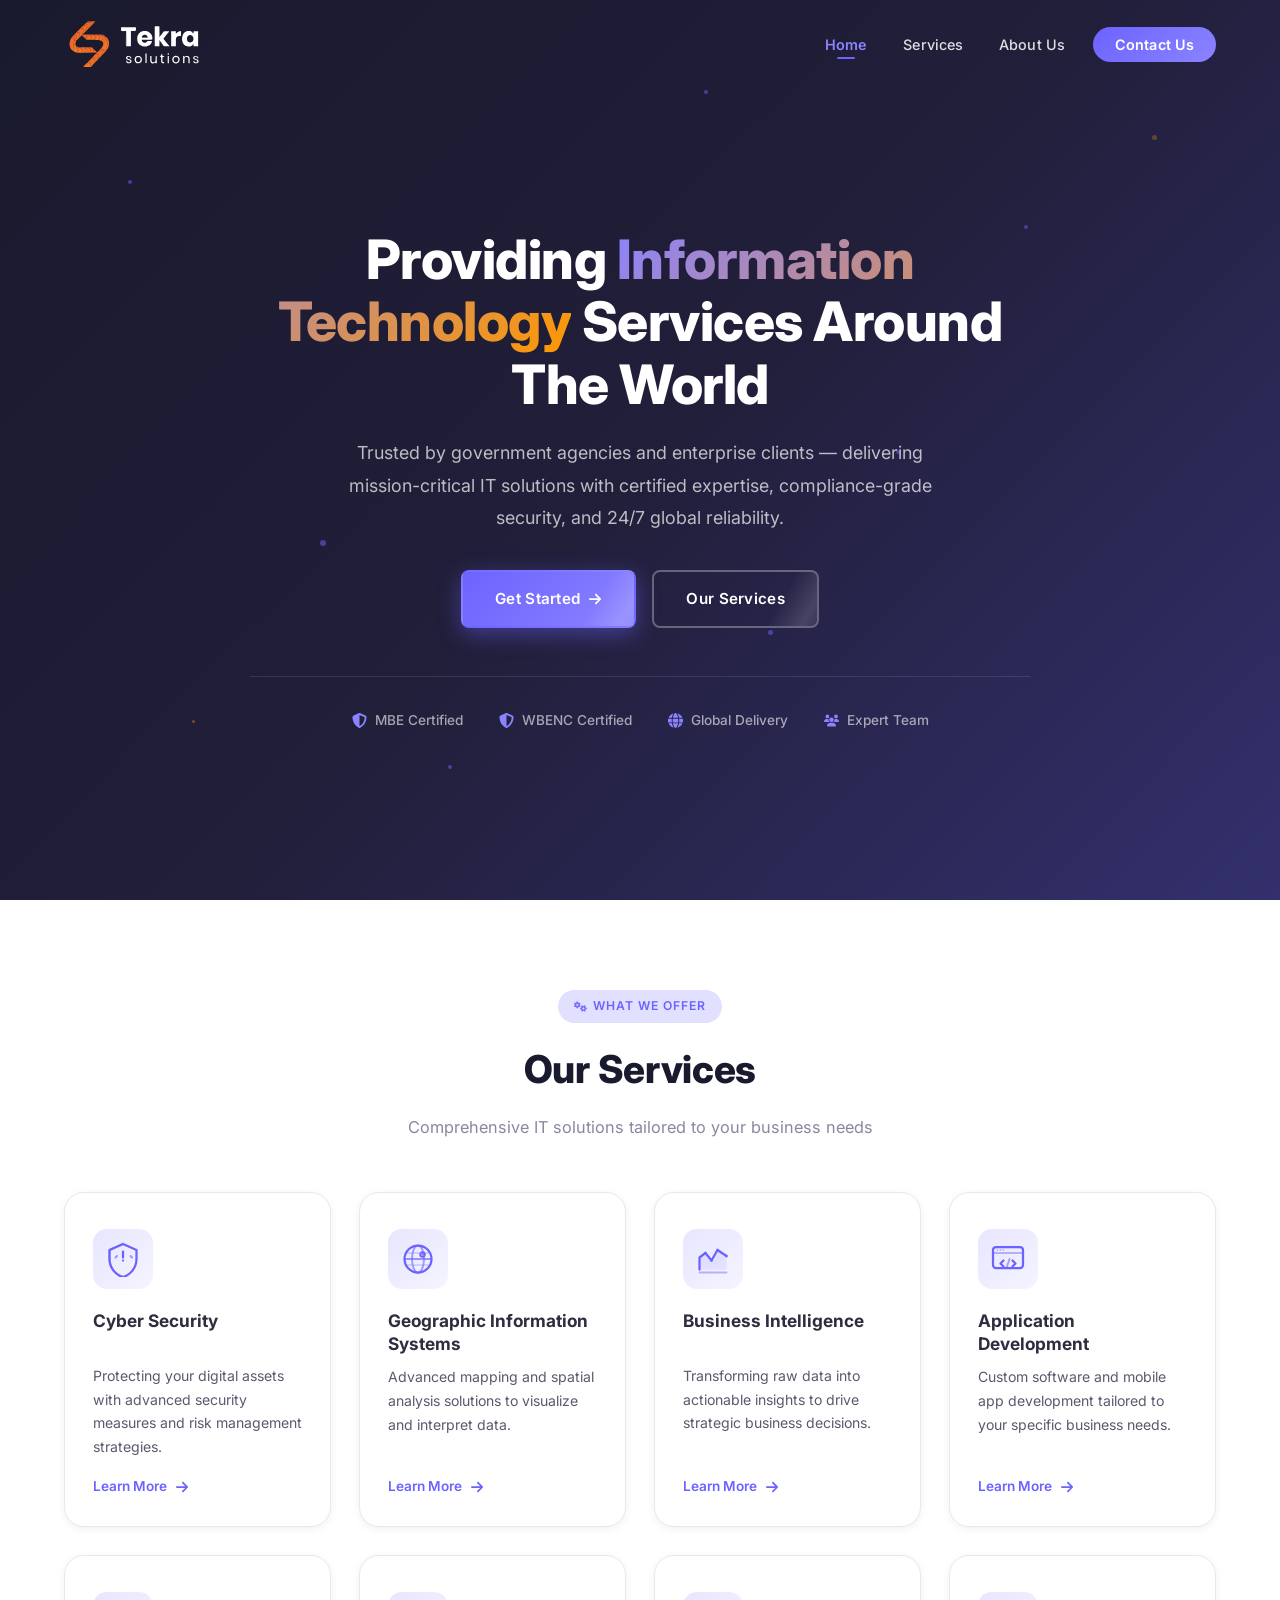
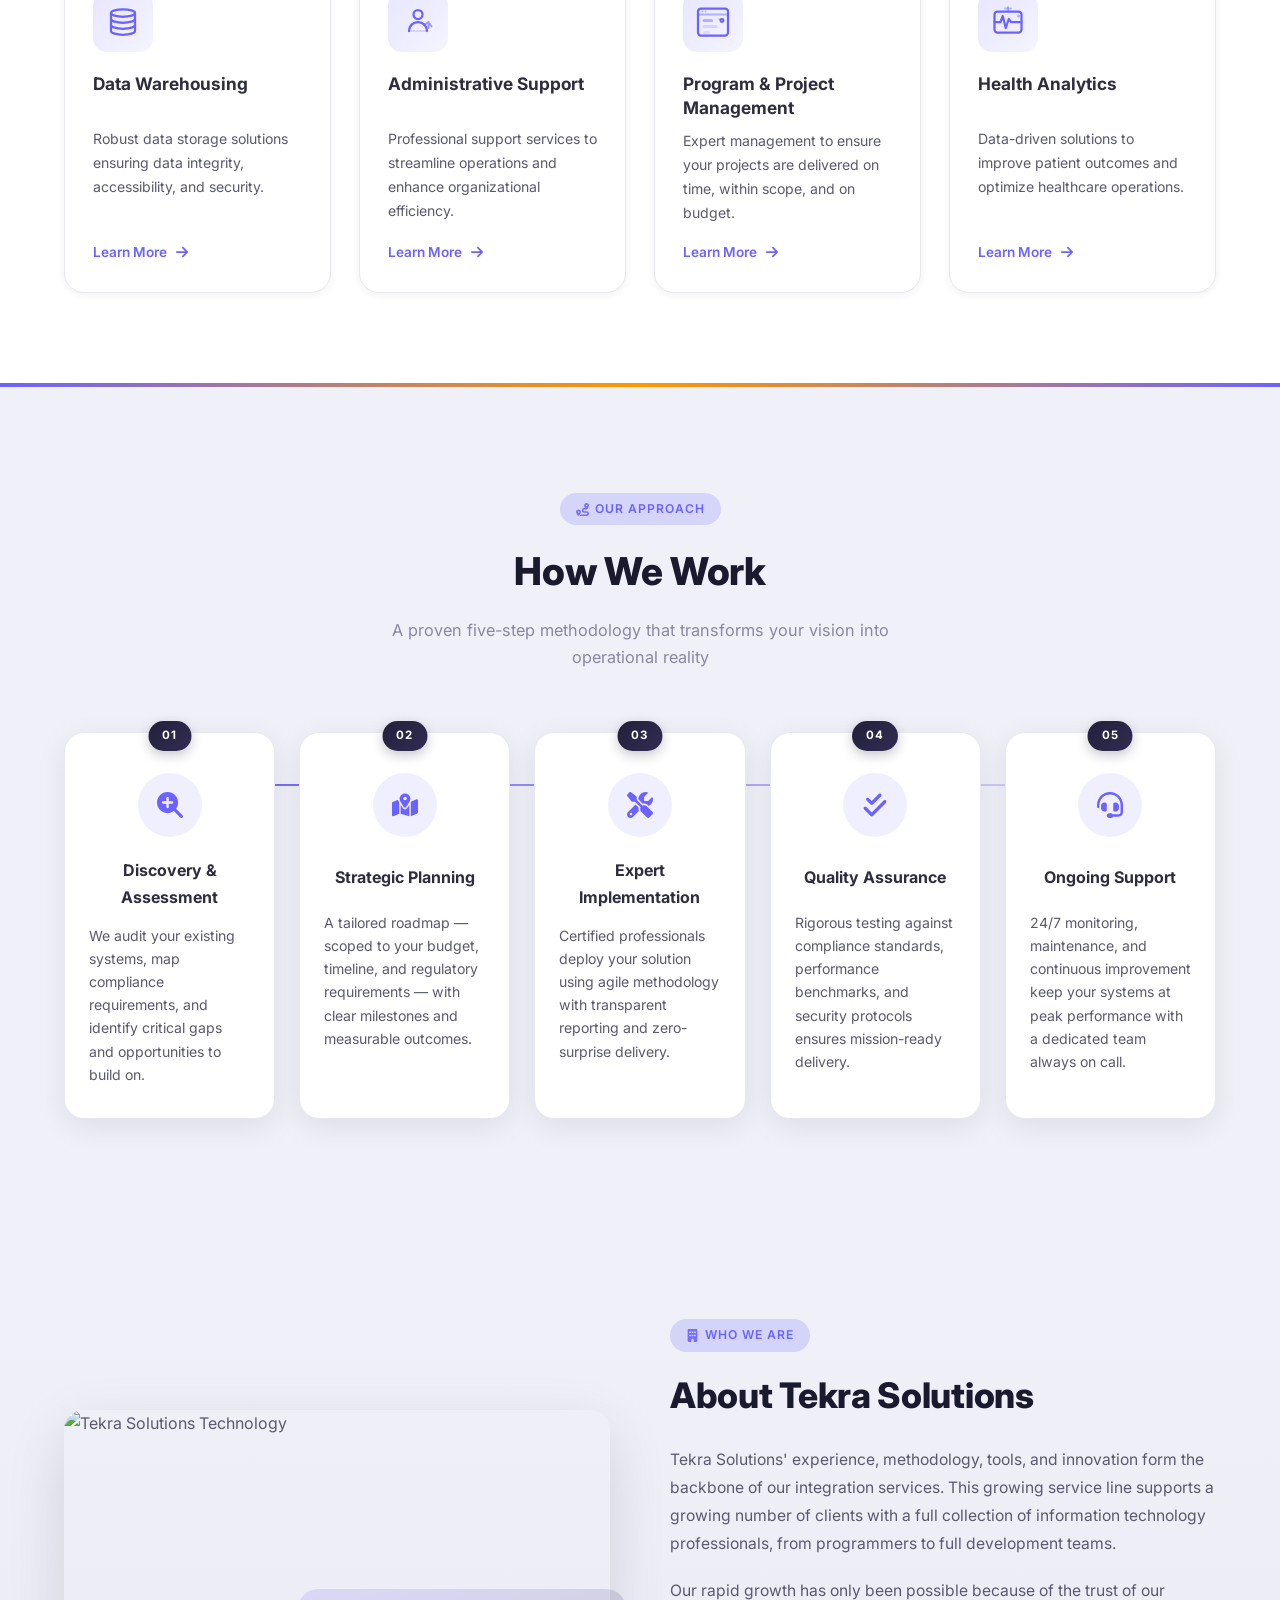
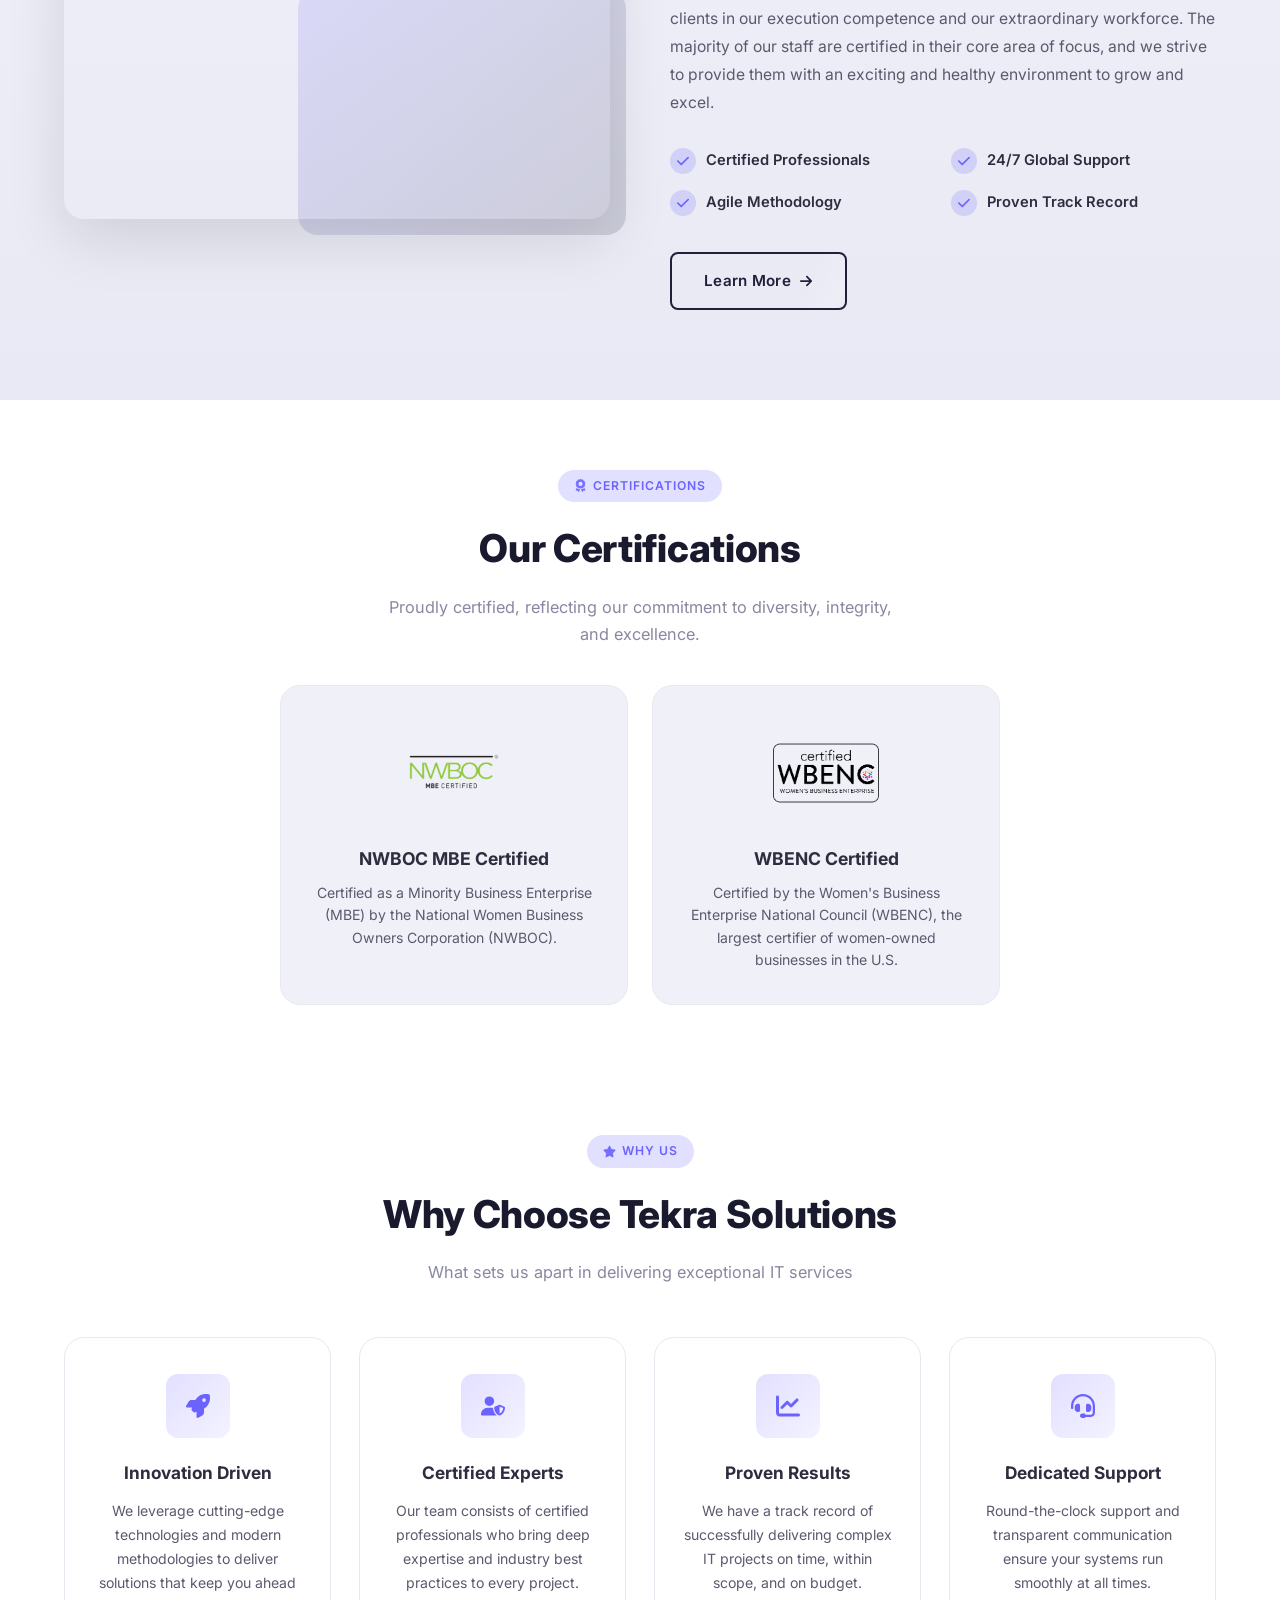
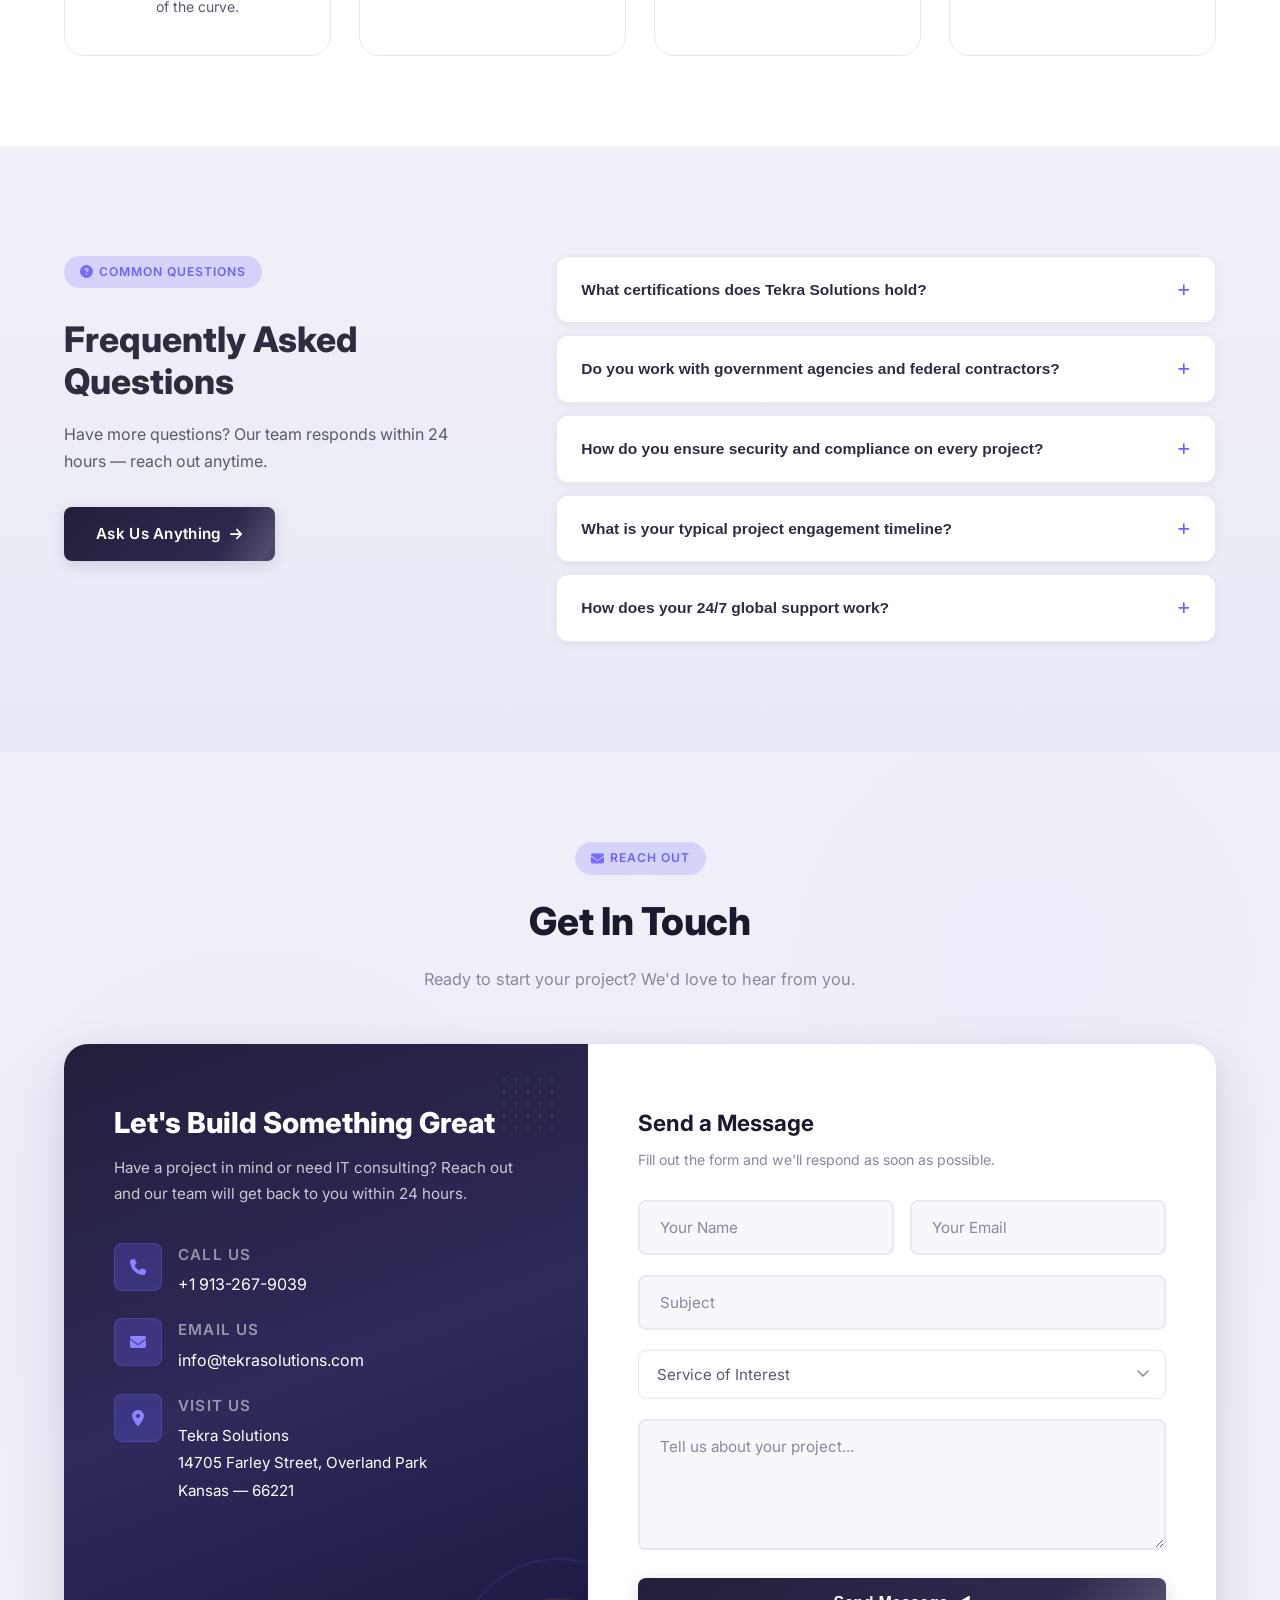
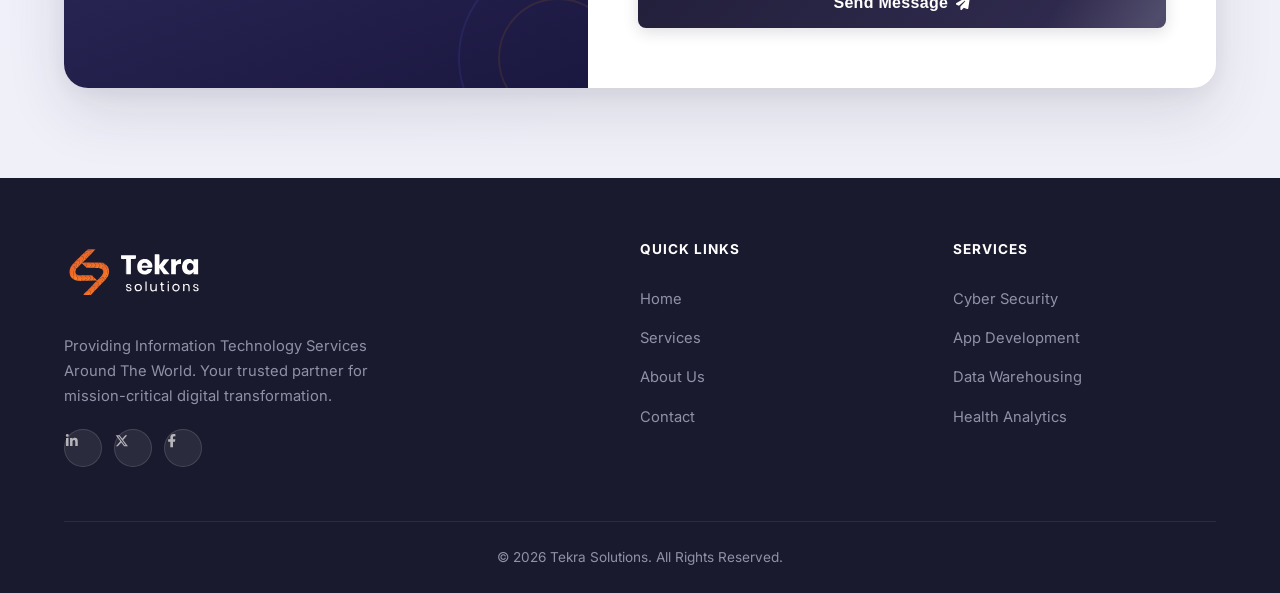
==== commit 9f16dc72: "Remove fabricated content and fix icon, button, and layout issues Fabricated content removed: - Thre" ====
--- a/index.html
+++ b/index.html
@@ -34,7 +34,6 @@
     <link rel="preconnect" href="https://fonts.googleapis.com">
     <link rel="preconnect" href="https://fonts.gstatic.com" crossorigin>
     <link href="https://fonts.googleapis.com/css2?family=Inter:wght@300;400;500;600;700;800&amp;display=swap" rel="stylesheet">
-
 
     <!-- Structured Data -->
     <script type="application/ld+json">
@@ -143,34 +142,6 @@
         </div>
     </section>
 
-    <!-- Stats Section -->
-    <section class="stats-section">
-        <div class="container">
-            <div class="stats-grid">
-                <div class="stat-item">
-                    <div class="stat-icon"><svg class="icon" aria-hidden="true" focusable="false"><use href="images/icons.svg#i-project-diagram"></use></svg></div>
-                    <div class="stat-value"><span class="stat-number" data-target="150">0</span><span class="stat-suffix">+</span></div>
-                    <div class="stat-label">Projects Delivered</div>
-                </div>
-                <div class="stat-item">
-                    <div class="stat-icon"><svg class="icon" aria-hidden="true" focusable="false"><use href="images/icons.svg#i-building"></use></svg></div>
-                    <div class="stat-value"><span class="stat-number" data-target="75">0</span><span class="stat-suffix">+</span></div>
-                    <div class="stat-label">Satisfied Clients</div>
-                </div>
-                <div class="stat-item">
-                    <div class="stat-icon"><svg class="icon" aria-hidden="true" focusable="false"><use href="images/icons.svg#i-history"></use></svg></div>
-                    <div class="stat-value"><span class="stat-number" data-target="15">0</span><span class="stat-suffix">+</span></div>
-                    <div class="stat-label">Years of Experience</div>
-                </div>
-                <div class="stat-item">
-                    <div class="stat-icon"><svg class="icon" aria-hidden="true" focusable="false"><use href="images/icons.svg#i-shield-halved"></use></svg></div>
-                    <div class="stat-value"><span class="stat-number" data-target="98">0</span><span class="stat-suffix">%</span></div>
-                    <div class="stat-label">Client Retention Rate</div>
-                </div>
-            </div>
-        </div>
-    </section>
-
     <!-- Services Section -->
     <section id="services" class="services">
         <div class="container">
@@ -431,67 +402,6 @@
                     </div>
                     <h3>WBENC Certified</h3>
                     <p>Certified by the Women's Business Enterprise National Council (WBENC), the largest certifier of women-owned businesses in the U.S.</p>
-                </div>
-            </div>
-        </div>
-    </section>
-
-    <!-- Testimonials Section -->
-    <section class="testimonials-section">
-        <div class="container">
-            <div class="section-header reveal">
-                <div class="section-tag"><svg class="icon" aria-hidden="true" focusable="false"><use href="images/icons.svg#i-quote-left"></use></svg> Client Voices</div>
-                <h2>What Our Clients Say</h2>
-                <p>Trusted by government agencies and enterprises across the nation</p>
-            </div>
-            <div class="testimonials-grid">
-                <div class="testimonial-card reveal">
-                    <div class="testimonial-top">
-                        <div class="testimonial-stars">
-                            <svg class="icon" aria-hidden="true" focusable="false"><use href="images/icons.svg#i-star"></use></svg><svg class="icon" aria-hidden="true" focusable="false"><use href="images/icons.svg#i-star"></use></svg><svg class="icon" aria-hidden="true" focusable="false"><use href="images/icons.svg#i-star"></use></svg><svg class="icon" aria-hidden="true" focusable="false"><use href="images/icons.svg#i-star"></use></svg><svg class="icon" aria-hidden="true" focusable="false"><use href="images/icons.svg#i-star"></use></svg>
-                        </div>
-                        <svg class="icon testimonial-quote-icon" aria-hidden="true" focusable="false"><use href="images/icons.svg#i-quote-right"></use></svg>
-                    </div>
-                    <p class="testimonial-text">"Tekra Solutions transformed our cybersecurity posture. Their expertise in DoD compliance and ATO certification was exceptional — we went live on time and under budget."</p>
-                    <div class="testimonial-author">
-                        <div class="testimonial-avatar">JM</div>
-                        <div class="testimonial-info">
-                            <strong>James Mitchell</strong>
-                            <span>Chief Information Officer, Federal Agency</span>
-                        </div>
-                    </div>
-                </div>
-                <div class="testimonial-card reveal">
-                    <div class="testimonial-top">
-                        <div class="testimonial-stars">
-                            <svg class="icon" aria-hidden="true" focusable="false"><use href="images/icons.svg#i-star"></use></svg><svg class="icon" aria-hidden="true" focusable="false"><use href="images/icons.svg#i-star"></use></svg><svg class="icon" aria-hidden="true" focusable="false"><use href="images/icons.svg#i-star"></use></svg><svg class="icon" aria-hidden="true" focusable="false"><use href="images/icons.svg#i-star"></use></svg><svg class="icon" aria-hidden="true" focusable="false"><use href="images/icons.svg#i-star"></use></svg>
-                        </div>
-                        <svg class="icon testimonial-quote-icon" aria-hidden="true" focusable="false"><use href="images/icons.svg#i-quote-right"></use></svg>
-                    </div>
-                    <p class="testimonial-text">"Their health analytics team helped us reduce patient readmission rates by 18% in the first year. The insights they delivered fundamentally changed how we approach patient care."</p>
-                    <div class="testimonial-author">
-                        <div class="testimonial-avatar">SR</div>
-                        <div class="testimonial-info">
-                            <strong>Sarah Reynolds</strong>
-                            <span>VP of Operations, Regional Healthcare Network</span>
-                        </div>
-                    </div>
-                </div>
-                <div class="testimonial-card reveal">
-                    <div class="testimonial-top">
-                        <div class="testimonial-stars">
-                            <svg class="icon" aria-hidden="true" focusable="false"><use href="images/icons.svg#i-star"></use></svg><svg class="icon" aria-hidden="true" focusable="false"><use href="images/icons.svg#i-star"></use></svg><svg class="icon" aria-hidden="true" focusable="false"><use href="images/icons.svg#i-star"></use></svg><svg class="icon" aria-hidden="true" focusable="false"><use href="images/icons.svg#i-star"></use></svg><svg class="icon" aria-hidden="true" focusable="false"><use href="images/icons.svg#i-star"></use></svg>
-                        </div>
-                        <svg class="icon testimonial-quote-icon" aria-hidden="true" focusable="false"><use href="images/icons.svg#i-quote-right"></use></svg>
-                    </div>
-                    <p class="testimonial-text">"The GIS mapping solution Tekra built cut our field survey time by 40%. Their team understood our operational requirements from day one and delivered exactly what we needed."</p>
-                    <div class="testimonial-author">
-                        <div class="testimonial-avatar">DK</div>
-                        <div class="testimonial-info">
-                            <strong>David Kowalski</strong>
-                            <span>Director of Operations, State Government Dept.</span>
-                        </div>
-                    </div>
                 </div>
             </div>
         </div>
@@ -620,7 +530,7 @@
                                 </div>
                                 <div>
                                     <span class="info-label">Call Us</span>
-                                    <span>+1 913-267-9039</span>
+                                    <a href="tel:+19132679039" class="info-value-link">+1 913-267-9039</a>
                                 </div>
                             </div>
                             <div class="info-item">
@@ -629,7 +539,7 @@
                                 </div>
                                 <div>
                                     <span class="info-label">Email Us</span>
-                                    <span>info@tekrasolutions.com</span>
+                                    <a href="mailto:info@tekrasolutions.com" class="info-value-link">info@tekrasolutions.com</a>
                                 </div>
                             </div>
                             <div class="info-item">
@@ -655,16 +565,16 @@
                     <div class="form-row">
                         <div class="form-group">
                             <label for="name" class="sr-only">Your Name</label>
-                            <input type="text" id="name" name="name" placeholder="Your Name" required>
+                            <input type="text" id="name" name="name" placeholder="Your Name" autocomplete="name" required>
                         </div>
                         <div class="form-group">
                             <label for="email" class="sr-only">Your Email</label>
-                            <input type="email" id="email" name="email" placeholder="Your Email" required>
+                            <input type="email" id="email" name="email" placeholder="Your Email" autocomplete="email" required>
                         </div>
                     </div>
                     <div class="form-group">
                         <label for="subject" class="sr-only">Subject</label>
-                        <input type="text" id="subject" name="subject" placeholder="Subject">
+                        <input type="text" id="subject" name="subject" placeholder="Subject" autocomplete="off">
                     </div>
                     <div class="form-group">
                         <label for="service" class="sr-only">Service of Interest</label>
--- a/styles.css
+++ b/styles.css
@@ -532,8 +532,6 @@
     }
 }
 
-
-
 /* === Section Headers === */
 .section-header {
     text-align: center;
@@ -977,7 +975,7 @@
 }
 
 .why-card:hover .why-card-icon i,
-.why-card-icon .icon {
+.why-card:hover .why-card-icon .icon {
     color: var(--white);
 }
 
@@ -1805,107 +1803,6 @@
 }
 
 /* ============================================
-   STATS SECTION
-   ============================================ */
-.stats-section {
-    background: linear-gradient(135deg, var(--primary) 0%, #1a1730 60%, var(--dark) 100%);
-    padding: 70px 0;
-    position: relative;
-    overflow: hidden;
-}
-
-.stats-section::before {
-    content: '';
-    position: absolute;
-    top: -50%;
-    left: -10%;
-    width: 400px;
-    height: 400px;
-    background: radial-gradient(circle, rgba(108, 99, 255, 0.15) 0%, transparent 70%);
-    pointer-events: none;
-}
-
-.stats-section::after {
-    content: '';
-    position: absolute;
-    bottom: -50%;
-    right: -10%;
-    width: 350px;
-    height: 350px;
-    background: radial-gradient(circle, rgba(255, 152, 0, 0.1) 0%, transparent 70%);
-    pointer-events: none;
-}
-
-.stats-grid {
-    display: grid;
-    grid-template-columns: repeat(4, 1fr);
-    gap: 0;
-    position: relative;
-    z-index: 1;
-}
-
-.stat-item {
-    text-align: center;
-    padding: 40px 24px;
-    position: relative;
-    transition: var(--transition);
-}
-
-.stat-item:not(:last-child)::after {
-    content: '';
-    position: absolute;
-    right: 0;
-    top: 50%;
-    transform: translateY(-50%);
-    height: 60%;
-    width: 1px;
-    background: rgba(255, 255, 255, 0.12);
-}
-
-.stat-item:hover {
-    transform: translateY(-4px);
-}
-
-.stat-icon {
-    font-size: 1.8rem;
-    color: var(--accent-light);
-    margin-bottom: 16px;
-    opacity: 0.85;
-}
-
-.stat-value {
-    display: flex;
-    align-items: flex-start;
-    justify-content: center;
-    gap: 2px;
-    margin-bottom: 10px;
-}
-
-.stat-number {
-    font-size: 3rem;
-    font-weight: 800;
-    color: #ffffff;
-    line-height: 1;
-    letter-spacing: -1px;
-}
-
-.stat-suffix {
-    font-size: 1.8rem;
-    font-weight: 700;
-    color: var(--accent-light);
-    line-height: 1;
-    margin-top: 4px;
-}
-
-.stat-label {
-    font-size: 0.88rem;
-    font-weight: 500;
-    color: rgba(255, 255, 255, 0.65);
-    text-transform: uppercase;
-    letter-spacing: 0.8px;
-}
-
-/* ============================================
    PROCESS SECTION
    ============================================ */
 .process-section {
@@ -2011,137 +1908,6 @@
 }
 
 /* ============================================
-   TESTIMONIALS SECTION
-   ============================================ */
-.testimonials-section {
-    padding: 110px 0;
-    background: var(--white);
-    position: relative;
-    overflow: hidden;
-}
-
-.testimonials-section::before {
-    content: '';
-    position: absolute;
-    top: -100px;
-    right: -100px;
-    width: 500px;
-    height: 500px;
-    background: radial-gradient(circle, rgba(108, 99, 255, 0.04) 0%, transparent 70%);
-    pointer-events: none;
-}
-
-.testimonials-grid {
-    display: grid;
-    grid-template-columns: repeat(3, 1fr);
-    gap: 28px;
-    margin-top: 60px;
-}
-
-.testimonial-card {
-    background: var(--white);
-    border: 1px solid var(--border);
-    border-radius: var(--radius-lg);
-    padding: 36px 32px;
-    box-shadow: var(--shadow-md);
-    transition: var(--transition);
-    display: flex;
-    flex-direction: column;
-    gap: 20px;
-    position: relative;
-    overflow: hidden;
-}
-
-.testimonial-card::before {
-    content: '';
-    position: absolute;
-    bottom: 0;
-    left: 0;
-    right: 0;
-    height: 3px;
-    background: linear-gradient(90deg, var(--accent), var(--orange));
-    transform: scaleX(0);
-    transform-origin: left;
-    transition: transform 0.4s cubic-bezier(0.4, 0, 0.2, 1);
-}
-
-.testimonial-card:hover {
-    transform: translateY(-8px);
-    box-shadow: var(--shadow-xl);
-    border-color: rgba(108, 99, 255, 0.2);
-}
-
-.testimonial-card:hover::before {
-    transform: scaleX(1);
-}
-
-.testimonial-top {
-    display: flex;
-    align-items: center;
-    justify-content: space-between;
-}
-
-.testimonial-stars {
-    display: flex;
-    gap: 4px;
-    color: #FFB800;
-    font-size: 0.85rem;
-}
-
-.testimonial-quote-icon {
-    font-size: 2rem;
-    color: rgba(108, 99, 255, 0.12);
-}
-
-.testimonial-text {
-    font-size: 0.95rem;
-    color: var(--body-text);
-    line-height: 1.75;
-    flex: 1;
-    font-style: italic;
-}
-
-.testimonial-author {
-    display: flex;
-    align-items: center;
-    gap: 14px;
-    padding-top: 20px;
-    border-top: 1px solid var(--border);
-}
-
-.testimonial-avatar {
-    width: 46px;
-    height: 46px;
-    border-radius: 50%;
-    background: linear-gradient(135deg, var(--primary) 0%, var(--primary-light) 100%);
-    color: white;
-    display: flex;
-    align-items: center;
-    justify-content: center;
-    font-size: 0.82rem;
-    font-weight: 700;
-    letter-spacing: 0.5px;
-    flex-shrink: 0;
-}
-
-.testimonial-info {
-    display: flex;
-    flex-direction: column;
-    gap: 2px;
-}
-
-.testimonial-info strong {
-    font-size: 0.92rem;
-    font-weight: 700;
-    color: var(--dark-text);
-}
-
-.testimonial-info span {
-    font-size: 0.8rem;
-    color: var(--muted);
-}
-
-/* ============================================
    FAQ SECTION
    ============================================ */
 .faq-section {
@@ -2326,10 +2092,6 @@
         display: none;
     }
 
-    .testimonials-grid {
-        grid-template-columns: repeat(2, 1fr);
-    }
-
     .faq-inner {
         grid-template-columns: 1fr;
         gap: 50px;
@@ -2341,55 +2103,23 @@
 }
 
 @media (max-width: 768px) {
-    .stats-grid {
-        grid-template-columns: repeat(2, 1fr);
-    }
-
-    .stat-item:nth-child(2)::after {
-        display: none;
-    }
-
-    .stat-item:nth-child(odd):not(:last-child)::after {
-        display: none;
-    }
-
-    .stat-item {
-        border-bottom: 1px solid rgba(255, 255, 255, 0.08);
-    }
-
-    .stat-item:nth-child(n)::after {
-        display: none;
-    }
 
     .process-steps {
         grid-template-columns: repeat(2, 1fr);
     }
 
-    .testimonials-grid {
-        grid-template-columns: 1fr;
-    }
-
     .faq-left h2 {
         font-size: 1.7rem;
     }
 
-    .stat-number {
-        font-size: 2.4rem;
-    }
 }
 
 @media (max-width: 480px) {
-    .stats-grid {
-        grid-template-columns: repeat(2, 1fr);
-    }
 
     .process-steps {
         grid-template-columns: 1fr;
     }
 
-    .stat-number {
-        font-size: 2rem;
-    }
 }
 
 /* === Skip to content (keyboard accessibility) === */
@@ -2421,3 +2151,246 @@
     vertical-align: -0.125em;
     flex-shrink: 0;
 }
+
+/* ============================================
+   ICON RENDERING FIXES
+   SVG icons need explicit box sizing; font-size
+   alone (which sized the old webfont glyphs) has
+   no effect on an <svg> with width/height set.
+   ============================================ */
+
+/* Service card icon tiles */
+.service-card .card-icon .icon {
+    width: 52px;
+    height: 52px;
+    padding: 13px;
+}
+
+/* Process step circles */
+.step-icon-wrapper .icon {
+    width: 26px;
+    height: 26px;
+}
+
+/* Why-choose-us icon tiles */
+.why-card-icon .icon {
+    width: 24px;
+    height: 24px;
+}
+
+/* Section tag pills — small but must stay legible */
+.section-tag .icon {
+    width: 13px;
+    height: 13px;
+    opacity: 0.9;
+}
+
+/* Hero trust bar */
+.hero-trust-item .icon {
+    width: 15px;
+    height: 15px;
+}
+
+/* About feature bullets */
+.about-feature-item .icon {
+    width: 26px;
+    height: 26px;
+    padding: 6px;
+}
+
+/* Inline arrows in links and buttons */
+.card-footer .icon,
+.btn .icon {
+    width: 14px;
+    height: 14px;
+}
+
+/* ============================================
+   BUTTON REFINEMENTS
+   ============================================ */
+
+/* The shimmer overlay sat above the label and swallowed pointer
+   events on the icon; keep it purely decorative. */
+.btn::after {
+    pointer-events: none;
+}
+
+.btn > * {
+    position: relative;
+    z-index: 1;
+}
+
+/* Visible keyboard focus for every interactive control */
+.btn:focus-visible,
+.nav-link:focus-visible,
+.card-footer:focus-visible,
+.faq-question:focus-visible,
+.scroll-top:focus-visible,
+.footer-social-link:focus-visible {
+    outline: 3px solid var(--accent-light);
+    outline-offset: 3px;
+    border-radius: var(--radius-sm);
+}
+
+/* On the dark hero, the navy primary button reads as low-contrast.
+   Use the accent so the main call to action actually stands out. */
+.hero .btn-primary {
+    background: linear-gradient(135deg, var(--accent) 0%, var(--accent-light) 100%);
+    box-shadow: 0 6px 22px rgba(108, 99, 255, 0.45);
+}
+
+.hero .btn-primary:hover {
+    box-shadow: 0 10px 30px rgba(108, 99, 255, 0.55);
+}
+
+/* Match the two hero buttons in height — the outlined one carries a
+   2px border, so it rendered 4px taller than the filled one. */
+.hero .btn-primary {
+    border: 2px solid transparent;
+}
+
+/* Nudge the arrow on hover for a bit of affordance */
+.btn .icon {
+    transition: transform 0.2s ease;
+}
+
+.btn:hover .icon {
+    transform: translateX(3px);
+}
+
+.btn-secondary-hero:hover .icon,
+.scroll-top:hover .icon {
+    transform: none;
+}
+
+/* ============================================
+   PROCESS SECTION POLISH
+   ============================================ */
+
+/* Centred body copy in a narrow column produced very ragged edges
+   across five cards. Left-align the paragraph, keep the icon and
+   heading centred. */
+.process-step p {
+    text-align: left;
+}
+
+.process-step h3 {
+    min-height: 2.6em;
+    display: flex;
+    align-items: center;
+    justify-content: center;
+}
+
+/* Equal-height cards so the row reads as one band */
+.process-steps {
+    align-items: stretch;
+}
+
+.process-step {
+    display: flex;
+    flex-direction: column;
+    padding-top: 40px;
+}
+
+/* Give the number badge more separation from the card edge */
+.step-number {
+    top: -12px;
+    padding: 5px 14px;
+    box-shadow: 0 4px 12px rgba(34, 31, 59, 0.25);
+}
+
+/* ============================================
+   SERVICE CARD ICON TILES
+   The hand-drawn .service-svg icons sat on a 56px
+   tile with 10px padding and read as thin and faint
+   at that size. Larger tile, more drawing room, and
+   a stronger tint give them presence.
+   ============================================ */
+.service-card .card-icon .service-svg {
+    width: 60px;
+    height: 60px;
+    padding: 12px;
+    border-radius: 14px;
+    background: linear-gradient(135deg, rgba(108, 99, 255, 0.16), rgba(108, 99, 255, 0.07));
+    stroke-width: 0;
+}
+
+/* Thicken the strokes so the glyph holds up at small size */
+.service-card .card-icon .service-svg [stroke-width="2.5"] { stroke-width: 3; }
+.service-card .card-icon .service-svg [stroke-width="2"]   { stroke-width: 2.6; }
+
+/* The faint ghost/echo paths muddied the shape at 60px */
+.service-card .card-icon .service-svg [opacity="0.3"] { opacity: 0.45; }
+.service-card .card-icon .service-svg [opacity="0.5"] { opacity: 0.65; }
+
+.service-card:hover .card-icon .service-svg {
+    transform: scale(1.06) rotate(-2deg);
+}
+
+/* ============================================
+   SERVICE CARD ALIGNMENT
+   Card descriptions vary in length, which left the
+   "Learn More" links floating at different heights
+   across the row. Push the footer to the bottom so
+   they line up.
+   ============================================ */
+.service-card .card-content {
+    display: flex;
+    flex-direction: column;
+}
+
+.service-card .card-content p {
+    flex-grow: 1;
+}
+
+.service-card .card-footer {
+    margin-top: auto;
+}
+
+/* Keep the two-line headings from shifting the copy below them */
+.service-card .card-content h3 {
+    min-height: 2.6em;
+    display: flex;
+    align-items: flex-start;
+}
+
+/* Contact details are actionable — make phone and email tappable */
+.info-value-link {
+    color: inherit;
+    text-decoration: none;
+    border-bottom: 1px solid transparent;
+    transition: border-color 0.2s ease, color 0.2s ease;
+}
+
+.info-value-link:hover,
+.info-value-link:focus-visible {
+    border-bottom-color: currentColor;
+}
+
+/* ============================================
+   PREVENT HORIZONTAL OVERFLOW
+   .reveal-right starts at translateX(40px), which
+   pushed content past the viewport edge and created
+   a horizontal scrollbar until the element animated
+   in. Clip at the root so off-screen entry states
+   can never widen the page.
+   ============================================ */
+html,
+body {
+    overflow-x: hidden;
+    max-width: 100%;
+}
+
+/* On narrow screens the horizontal slide has no room;
+   fade straight up instead. */
+@media (max-width: 900px) {
+    .reveal-left,
+    .reveal-right {
+        transform: translateY(24px);
+    }
+
+    .reveal-left.visible,
+    .reveal-right.visible {
+        transform: translateY(0);
+    }
+}
